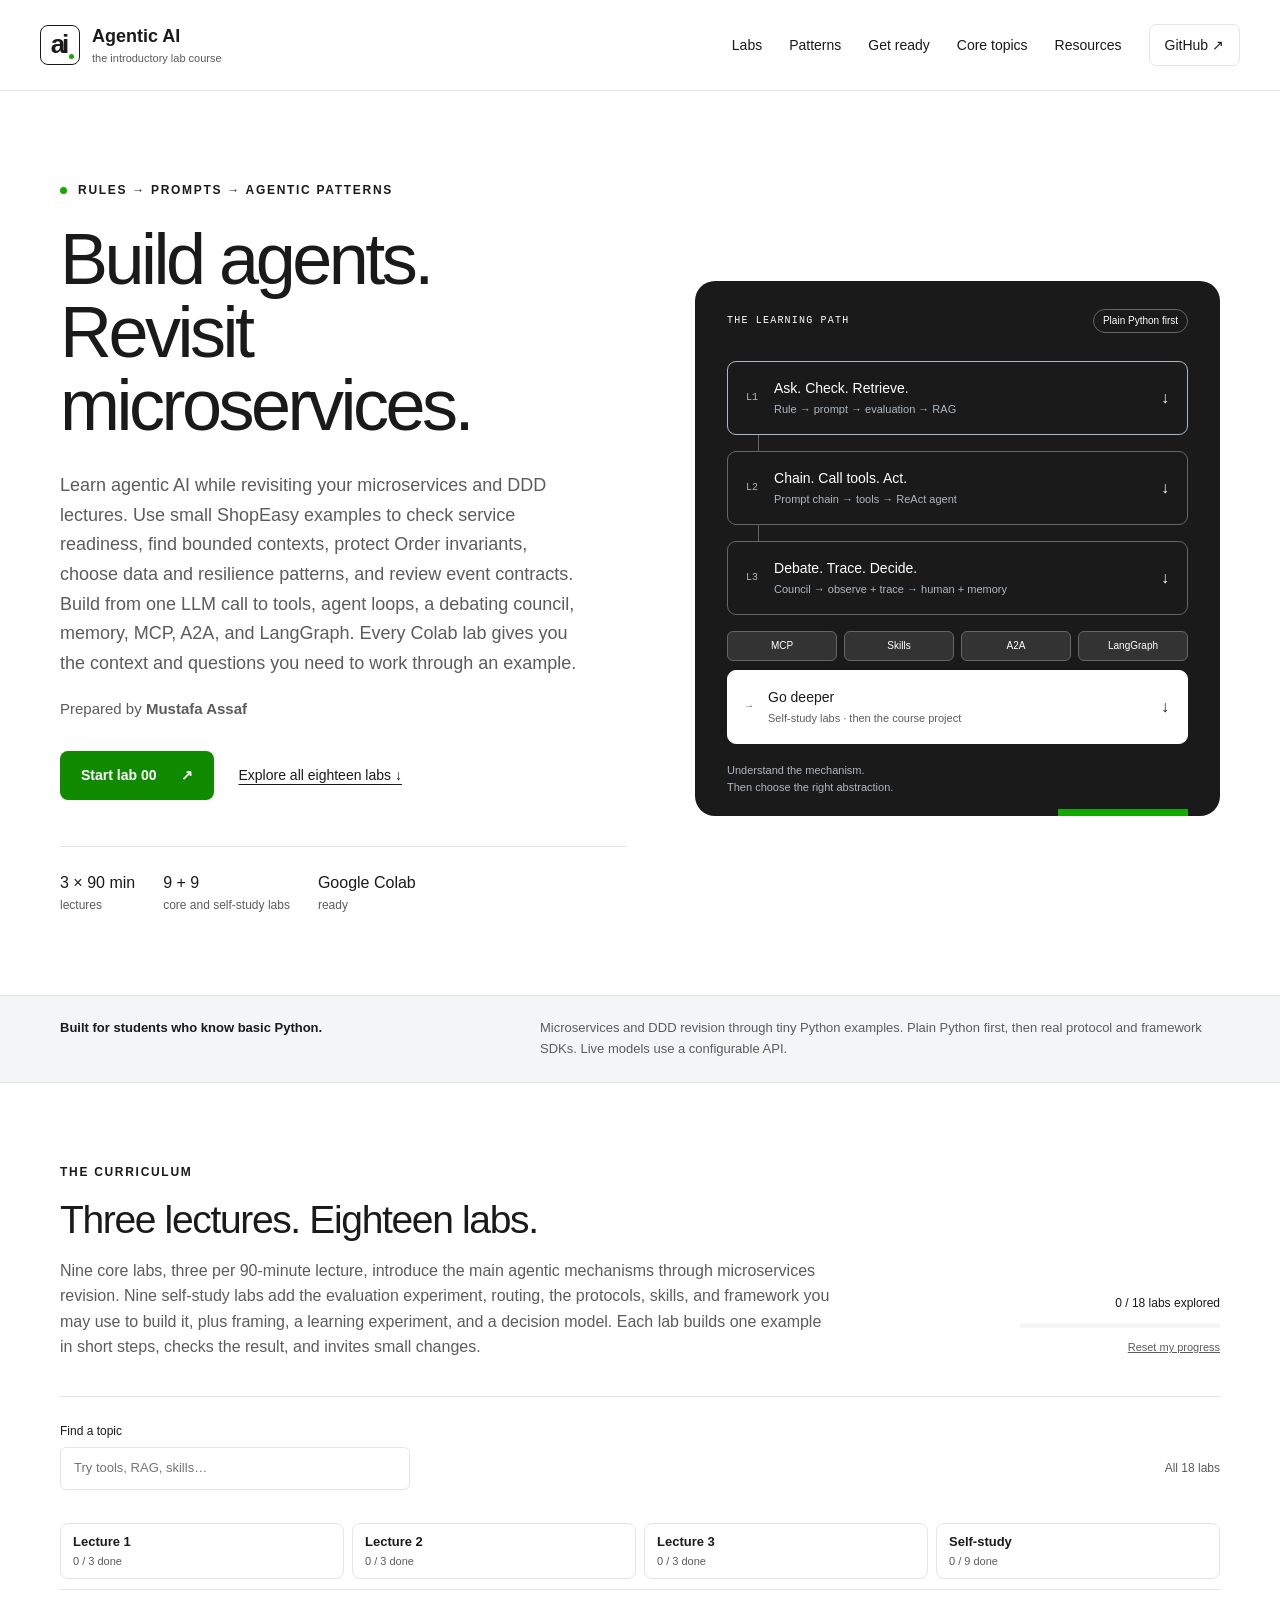
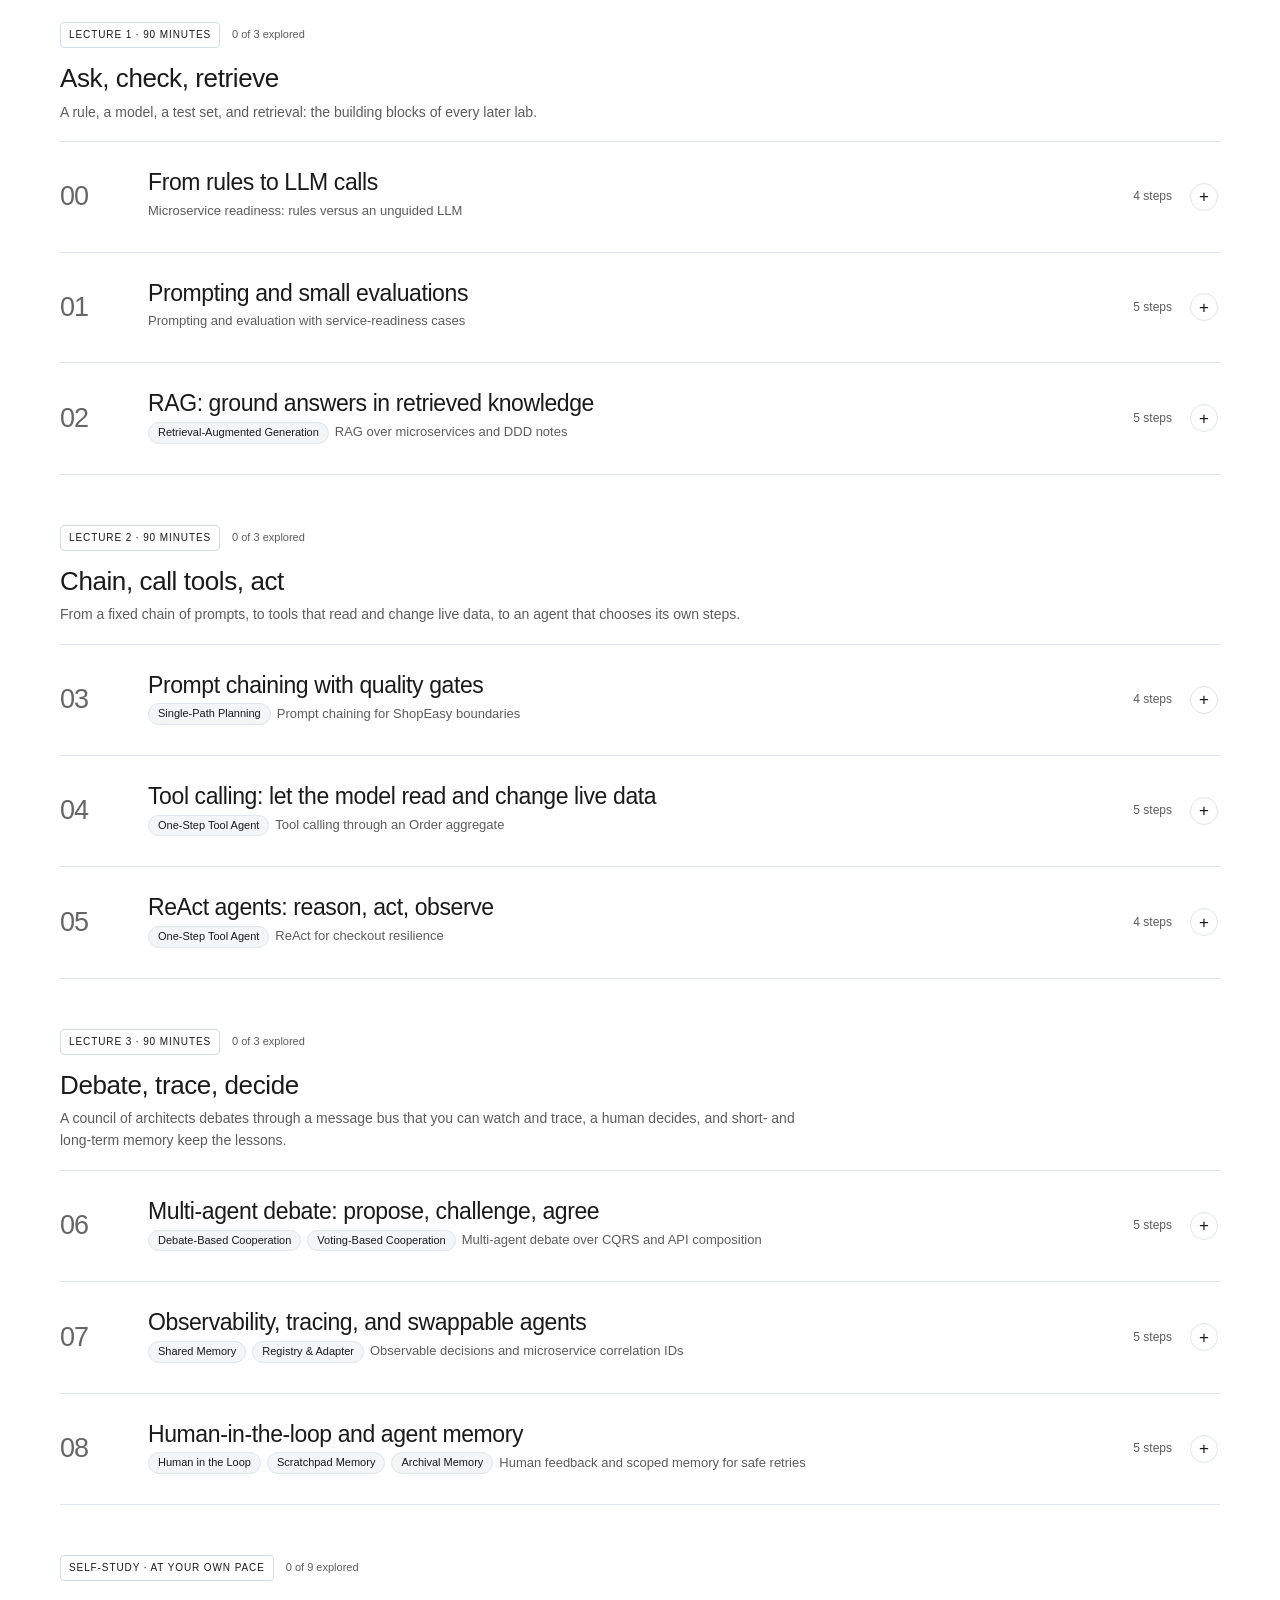
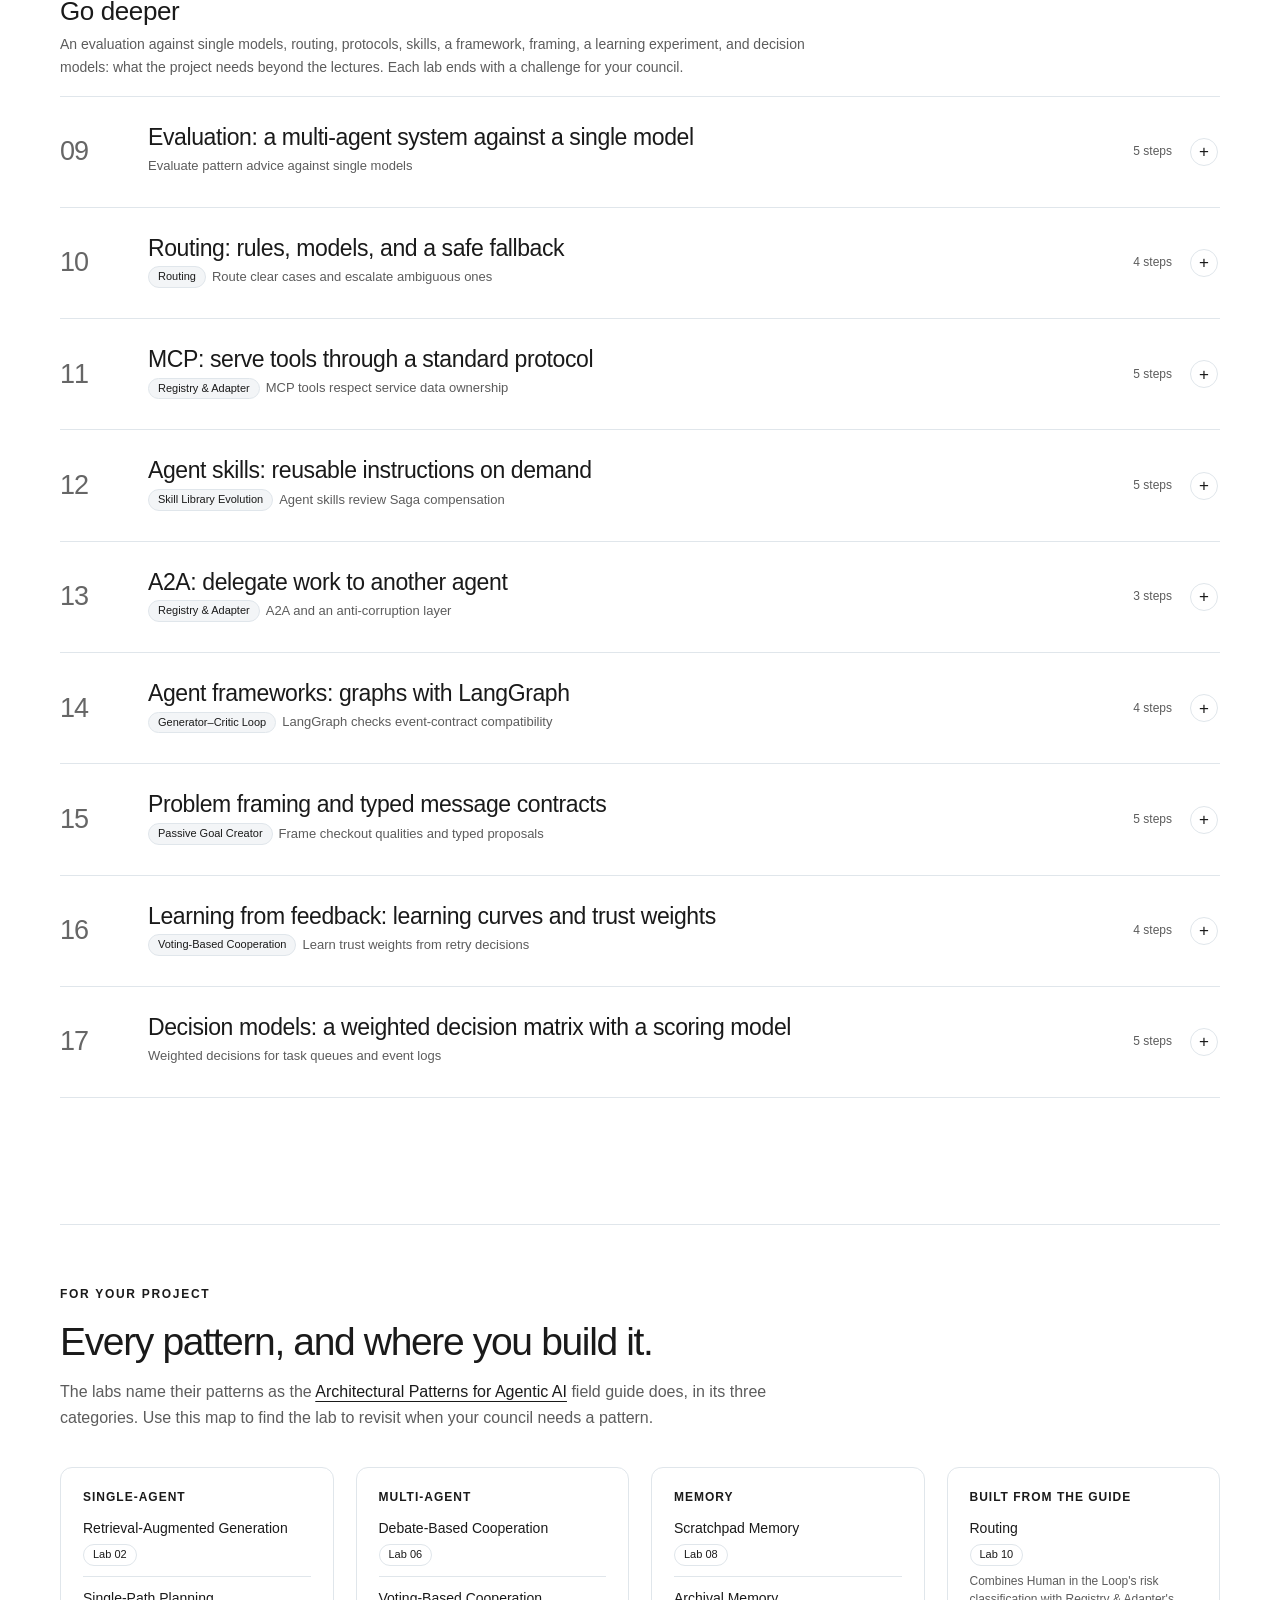
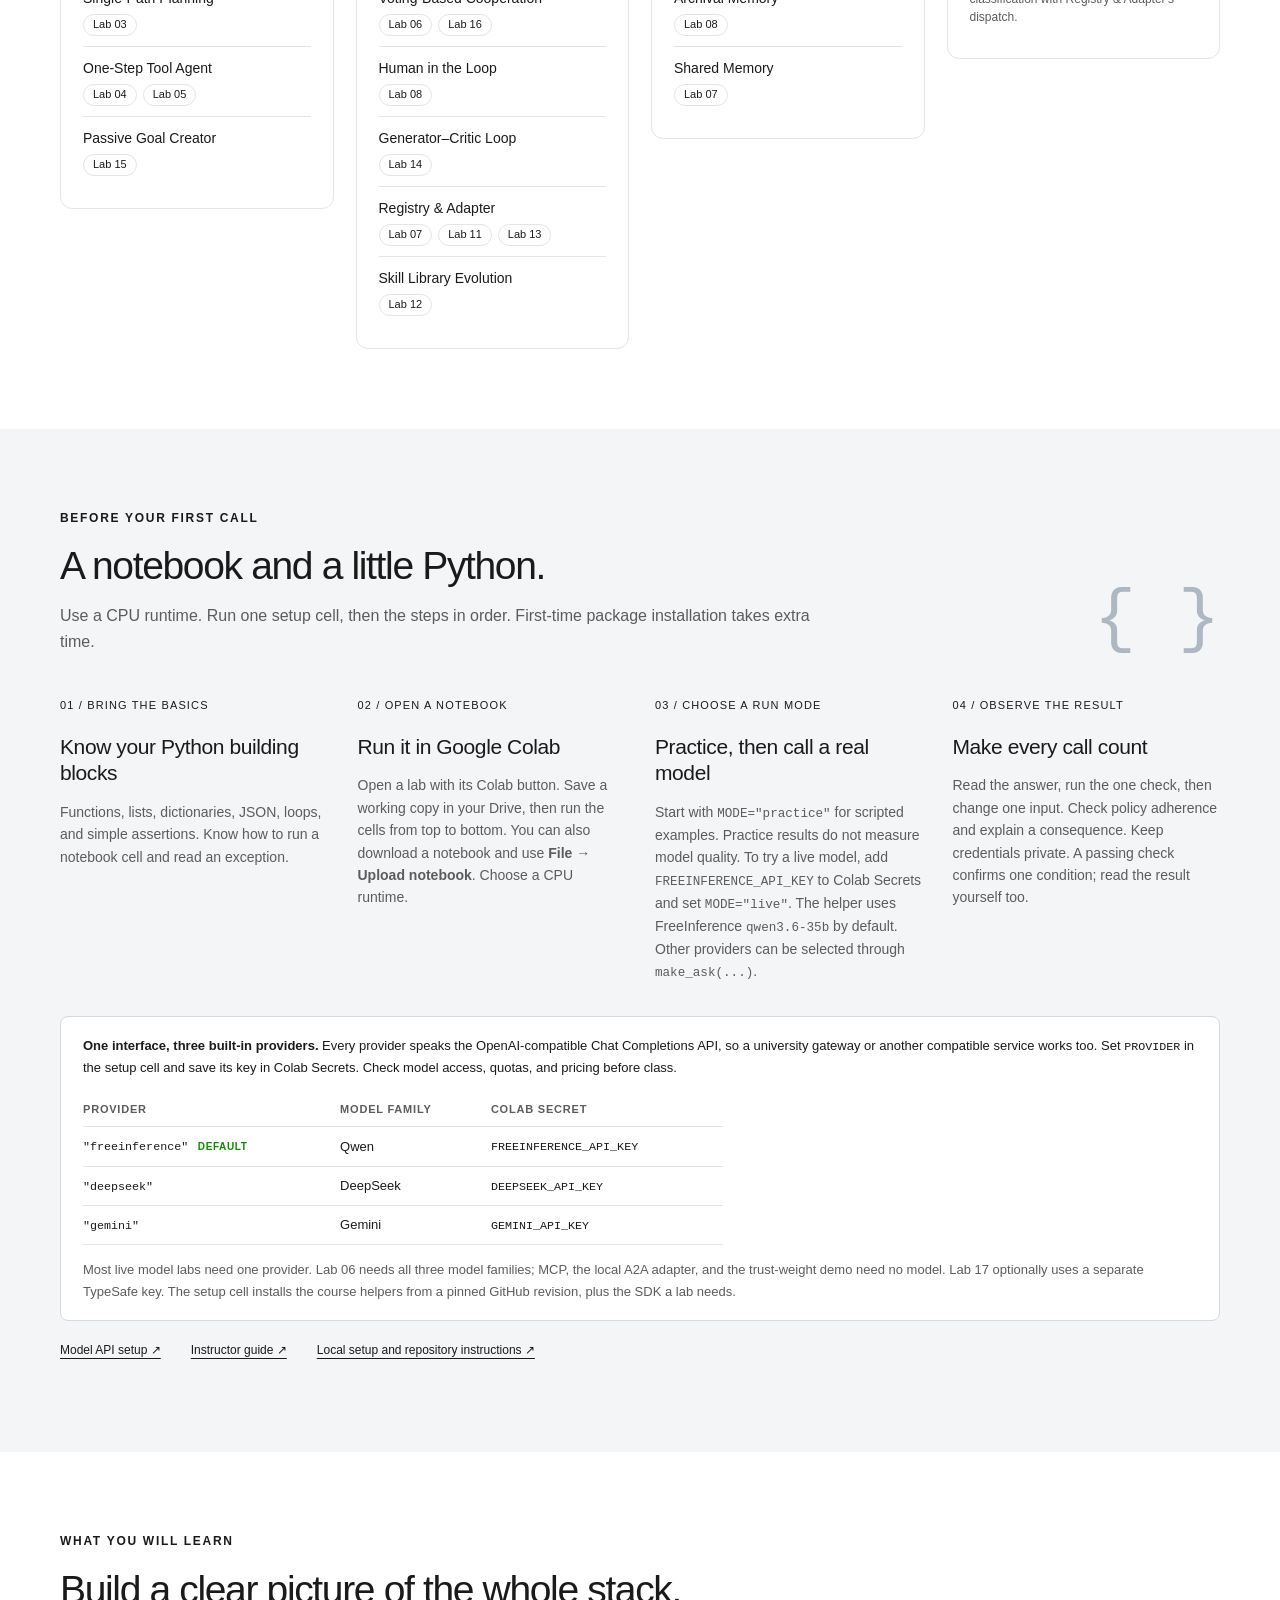
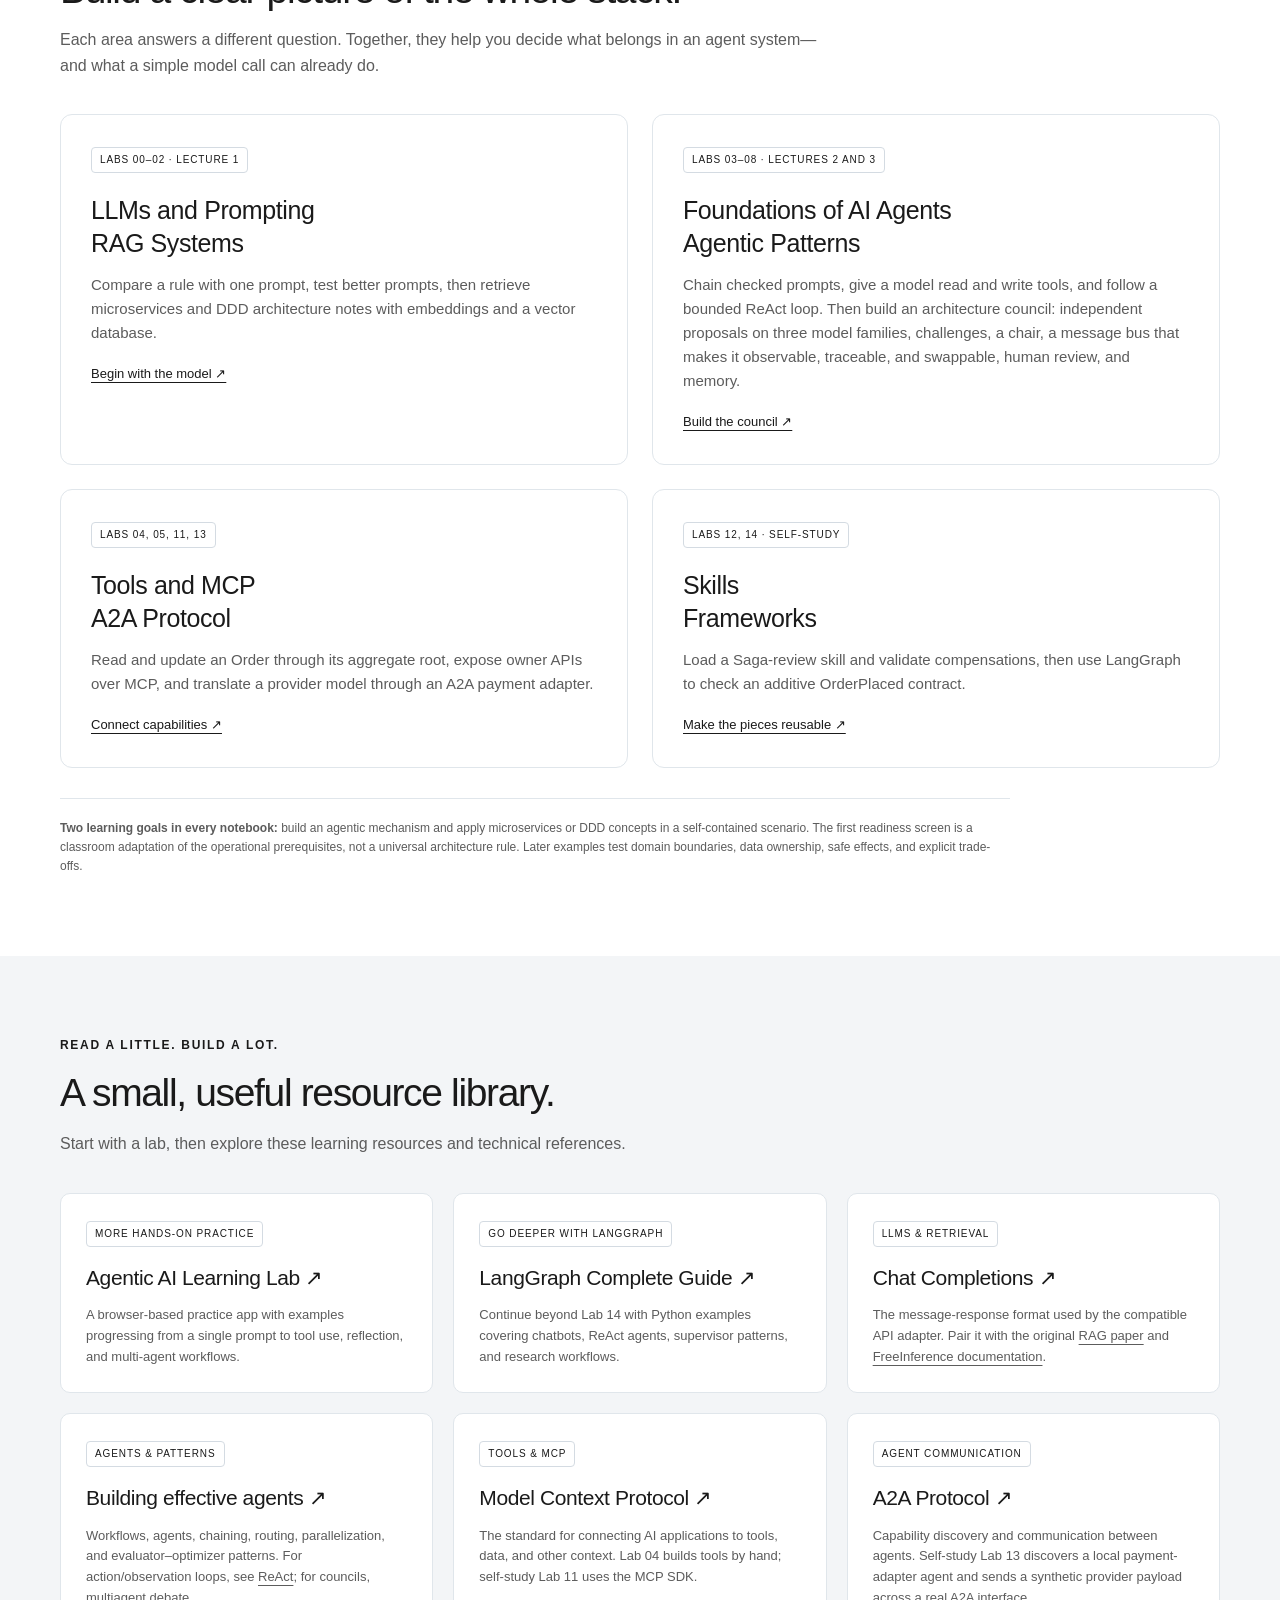
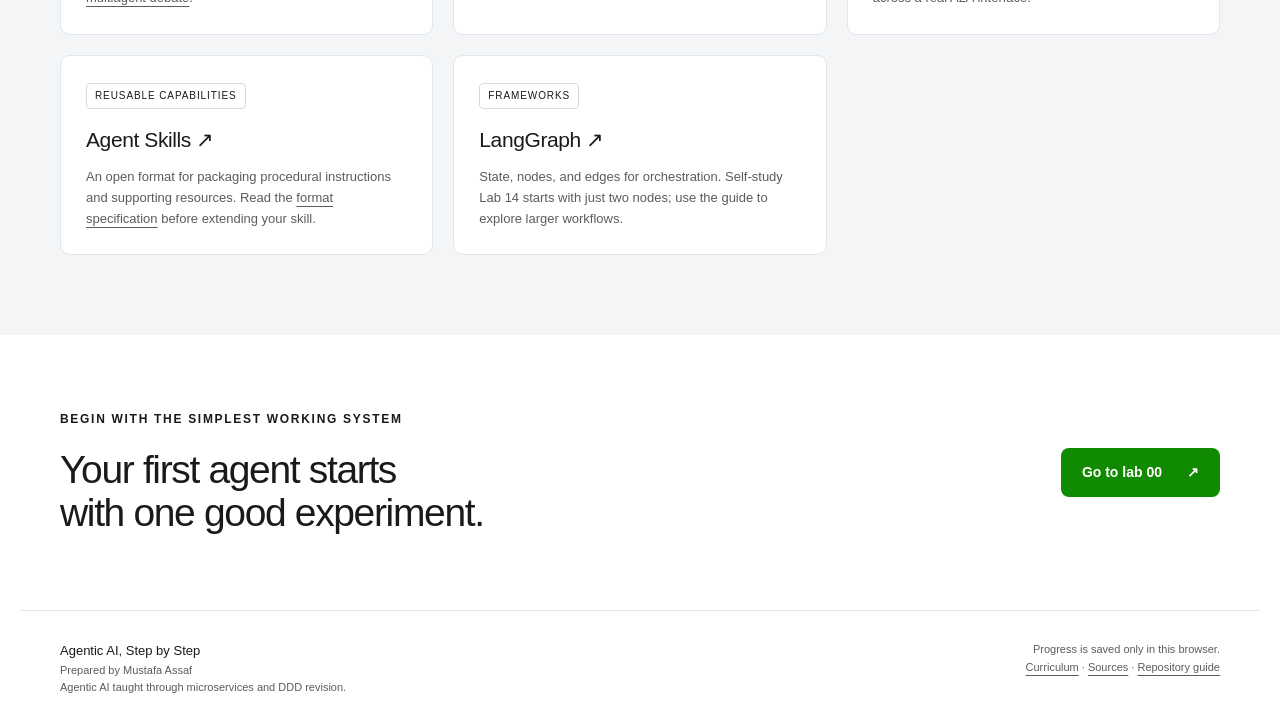
==== index.html @ 591deec8 "Make architecture examples and questions self-contained" ====
<!doctype html>
<html lang="en">
<head>
  <meta charset="utf-8">
  <meta name="viewport" content="width=device-width, initial-scale=1">
  <meta name="description" content="Eighteen step-by-step agentic AI labs reviewing microservices and DDD: rules, prompts, evaluation, RAG, MCP tools, ReAct, skills, A2A, LangGraph, and an observable, traceable architecture council with human feedback, memory, routing, evaluation, and decision models. Python and Google Colab.">
  <meta name="theme-color" content="#1A1A1A">
  <meta name="author" content="Mustafa Assaf">
  <title>Agentic AI, Step by Step — An introductory lab course</title>
  <link rel="stylesheet" href="assets/styles.css">
  <script src="assets/config.js" defer></script>
  <script src="assets/diagrams.js" defer></script>
  <script src="assets/course.js" defer></script>
</head>
<body>
<a class="skip" href="#main">Skip to course content</a>
<header class="site-header">
  <a class="brand" href="#home" aria-label="Agentic AI course home"><span class="brand-mark" aria-hidden="true">a<span>i</span></span><span>Agentic AI <small>the introductory lab course</small></span></a>
  <nav aria-label="Main navigation"><a href="#labs">Labs</a><a href="#patterns">Patterns</a><a href="#setup">Get ready</a><a href="#topics">Core topics</a><a href="#resources">Resources</a><a class="repo-link" href="README.md">Course files ↗</a></nav>
</header>
<main id="main">
<section class="hero wrap" id="home">
  <div class="hero-copy">
    <p class="eyebrow"><span class="status-dot" aria-hidden="true"></span> Rules → Prompts → Agentic patterns</p>
    <h1>Build agents.<br>Revisit microservices.</h1>
    <p class="hero-description">Learn agentic AI while revisiting your microservices and DDD lectures. Use small ShopEasy examples to check service readiness, find bounded contexts, protect Order invariants, choose data and resilience patterns, and review event contracts. Build from one LLM call to tools, agent loops, a debating council, memory, MCP, A2A, and LangGraph. Every Colab lab gives you the context and questions you need to work through an example.</p>
    <p class="course-byline">Prepared by <strong>Mustafa Assaf</strong></p>
    <div class="hero-actions"><a class="button primary" href="#lab-00">Start lab 00 <span aria-hidden="true">↗</span></a><a class="text-link" href="#labs">Explore all eighteen labs <span aria-hidden="true">↓</span></a></div>
    <div class="hero-meta"><span><strong>3 × 90 min</strong> lectures</span><span><strong>9 + 9</strong> core and self-study labs</span><span><strong>Google Colab</strong> ready</span></div>
  </div>
  <aside class="hero-system" aria-label="Course progression from a rule-based architecture decision to an agent workflow">
    <div class="system-top"><span class="mono">THE LEARNING PATH</span><span class="pill">Plain Python first</span></div>
    <a class="flow-node flow-single" href="#track-lecture-1"><span class="flow-index">L1</span><div><strong>Ask. Check. Retrieve.</strong><small>Rule → prompt → evaluation → RAG</small></div><span aria-hidden="true">↓</span></a>
    <div class="flow-line" aria-hidden="true"></div>
    <a class="flow-node" href="#track-lecture-2"><span class="flow-index">L2</span><div><strong>Chain. Call tools. Act.</strong><small>Prompt chain → tools → ReAct agent</small></div><span aria-hidden="true">↓</span></a>
    <div class="flow-line" aria-hidden="true"></div>
    <a class="flow-node" href="#track-lecture-3"><span class="flow-index">L3</span><div><strong>Debate. Trace. Decide.</strong><small>Council → observe + trace → human + memory</small></div><span aria-hidden="true">↓</span></a>
    <div class="capabilities-strip"><span>MCP</span><span>Skills</span><span>A2A</span><span>LangGraph</span></div>
    <a class="flow-node flow-final" href="#track-self-study"><span class="flow-index">→</span><div><strong>Go deeper</strong><small>Self-study labs · then the course project</small></div><span aria-hidden="true">↓</span></a>
    <p class="system-note">Understand the mechanism.<br>Then choose the right abstraction.</p>
  </aside>
</section>
<div class="intro-band"><div class="wrap"><p>Built for students who know basic Python.</p><p>Microservices and DDD revision through tiny Python examples. Plain Python first, then real protocol and framework SDKs. Live models use a configurable API.</p></div></div>
<section class="wrap section" id="labs">
  <div class="section-heading"><div><p class="eyebrow">The curriculum</p><h2>Three lectures. Eighteen labs.</h2><p>Nine core labs, three per 90-minute lecture, introduce the main agentic mechanisms through microservices revision. Nine self-study labs add the evaluation experiment, routing, the protocols, skills, and framework you may use to build it, plus framing, a learning experiment, and a decision model. Each lab builds one example in short steps, checks the result, and invites small changes.</p></div><div class="progress-block"><span id="progress-label">0 / 18 labs explored</span><progress id="course-progress" value="0" max="18" aria-labelledby="progress-label"></progress><button class="quiet-button" id="reset-progress" type="button">Reset my progress</button></div></div>
  <div class="curriculum-tools"><label for="lab-search">Find a topic <input id="lab-search" type="search" placeholder="Try tools, RAG, skills…" autocomplete="off"></label><p id="filter-status" role="status">All 18 labs</p></div>
  <div id="lab-list"></div>
  <noscript><p class="notice">Enable JavaScript to read the expandable lesson notes. Every notebook is also available in the <a href="notebooks/">notebooks folder</a>, and the complete sequence is in the <a href="docs/curriculum.md">curriculum guide</a>.</p></noscript>
</section>
<section class="wrap section patterns-section" id="patterns">
  <div class="section-heading"><div><p class="eyebrow">For your project</p><h2>Every pattern, and where you build it.</h2><p>The labs name their patterns as the <a href="https://karthikv1392.github.io/agentic-patterns/">Architectural Patterns for Agentic AI</a> field guide does, in its three categories. Use this map to find the lab to revisit when your council needs a pattern.</p></div></div>
  <div class="pattern-grid" id="pattern-grid"></div>
</section>
<section class="setup-section" id="setup"><div class="wrap section">
  <div class="section-heading"><div><p class="eyebrow">Before your first call</p><h2>A notebook and a little Python.</h2><p>Use a CPU runtime. Run one setup cell, then the steps in order. First-time package installation takes extra time.</p></div><span class="large-number" aria-hidden="true">{ }</span></div>
  <div class="setup-grid"><article><span class="step-label">01 / Bring the basics</span><h3>Know your Python building blocks</h3><p>Functions, lists, dictionaries, JSON, loops, and simple assertions. Know how to run a notebook cell and read an exception.</p></article><article><span class="step-label">02 / Open a notebook</span><h3>Run it in Google Colab</h3><p>Open a lab with its Colab button. Save a working copy in your Drive, then run the cells from top to bottom. You can also download a notebook and use <strong>File → Upload notebook</strong>. Choose a CPU runtime.</p></article><article><span class="step-label">03 / Choose a run mode</span><h3>Practice, then call a real model</h3><p>Start with <code>MODE="practice"</code> for scripted examples. Practice results do not measure model quality. To try a live model, add <code>FREEINFERENCE_API_KEY</code> to Colab Secrets and set <code>MODE="live"</code>. The helper uses FreeInference <code>qwen3.6-35b</code> by default. Other providers can be selected through <code>make_ask(...)</code>.</p></article><article><span class="step-label">04 / Observe the result</span><h3>Make every call count</h3><p>Read the answer, run the one check, then change one input. Check policy adherence and explain a consequence. Keep credentials private. A passing check confirms one condition; read the result yourself too.</p></article></div>
  <div class="notice providers"><p><strong>One interface, three built-in providers.</strong> Every provider speaks the OpenAI-compatible Chat Completions API, so a university gateway or another compatible service works too. Set <code>PROVIDER</code> in the setup cell and save its key in Colab Secrets. Check model access, quotas, and pricing before class.</p>
    <table><thead><tr><th scope="col">PROVIDER</th><th scope="col">Model family</th><th scope="col">Colab secret</th></tr></thead><tbody>
      <tr><td><code>"freeinference"</code> <span class="default-tag">default</span></td><td>Qwen</td><td><code>FREEINFERENCE_API_KEY</code></td></tr>
      <tr><td><code>"deepseek"</code></td><td>DeepSeek</td><td><code>DEEPSEEK_API_KEY</code></td></tr>
      <tr><td><code>"gemini"</code></td><td>Gemini</td><td><code>GEMINI_API_KEY</code></td></tr>
    </tbody></table>
    <p class="providers-note">Most live model labs need one provider. Lab 06 needs all three model families; MCP, the local A2A adapter, and the trust-weight demo need no model. Lab 17 optionally uses a separate TypeSafe key. The setup cell installs the course helpers from a pinned GitHub revision, plus the SDK a lab needs.</p></div>
  <p class="setup-links"><a href="docs/api-setup.md">Model API setup ↗</a><a href="docs/instructor-guide.md">Instructor guide ↗</a><a href="README.md">Local setup and repository instructions ↗</a></p>
</div></section>
<section class="wrap section" id="topics">
  <div class="section-heading"><div><p class="eyebrow">What you will learn</p><h2>Build a clear picture of the whole stack.</h2><p>Each area answers a different question. Together, they help you decide what belongs in an agent system—and what a simple model call can already do.</p></div></div>
  <div class="topic-grid">
    <article><span class="tag">Labs 00–02 · Lecture 1</span><h3>LLMs and Prompting<br>RAG Systems</h3><p>Compare a rule with one prompt, test better prompts, then retrieve microservices and DDD architecture notes with embeddings and a vector database.</p><a class="text-link" href="#lab-00">Begin with the model ↗</a></article>
    <article><span class="tag">Labs 03–08 · Lectures 2 and 3</span><h3>Foundations of AI Agents<br>Agentic Patterns</h3><p>Chain checked prompts, give a model read and write tools, and follow a bounded ReAct loop. Then build an architecture council: independent proposals on three model families, challenges, a chair, a message bus that makes it observable, traceable, and swappable, human review, and memory.</p><a class="text-link" href="#lab-03">Build the council ↗</a></article>
    <article><span class="tag">Labs 04, 05, 11, 13</span><h3>Tools and MCP<br>A2A Protocol</h3><p>Read and update an Order through its aggregate root, expose owner APIs over MCP, and translate a provider model through an A2A payment adapter.</p><a class="text-link" href="#lab-04">Connect capabilities ↗</a></article>
    <article><span class="tag">Labs 12, 14 · Self-study</span><h3>Skills<br>Frameworks</h3><p>Load a Saga-review skill and validate compensations, then use LangGraph to check an additive OrderPlaced contract.</p><a class="text-link" href="#lab-12">Make the pieces reusable ↗</a></article>
  </div>
  <p class="small-note"><strong>Two learning goals in every notebook:</strong> build an agentic mechanism and apply microservices or DDD concepts in a self-contained scenario. The first readiness screen is a classroom adaptation of the operational prerequisites, not a universal architecture rule. Later examples test domain boundaries, data ownership, safe effects, and explicit trade-offs.</p>
</section>
<section class="resources-section" id="resources"><div class="wrap section">
  <div class="section-heading"><div><p class="eyebrow">Read a little. Build a lot.</p><h2>A small, useful resource library.</h2><p>Start with a lab, then explore these learning resources and technical references.</p></div></div>
  <div class="resource-grid">
    <article><span class="tag">More hands-on practice</span><h3><a href="https://github.com/mkassaf/agentic-ai-learning-lab">Agentic AI Learning Lab ↗</a></h3><p>A browser-based practice app with examples progressing from a single prompt to tool use, reflection, and multi-agent workflows.</p></article>
    <article><span class="tag">Go deeper with LangGraph</span><h3><a href="https://github.com/mkassaf/langgraph-complete-guide">LangGraph Complete Guide ↗</a></h3><p>Continue beyond Lab 14 with Python examples covering chatbots, ReAct agents, supervisor patterns, and research workflows.</p></article>
    <article><span class="tag">LLMs & retrieval</span><h3><a href="https://developers.openai.com/api/reference/chat-completions/overview">Chat Completions ↗</a></h3><p>The message-response format used by the compatible API adapter. Pair it with the original <a href="https://arxiv.org/abs/2005.11401">RAG paper</a> and <a href="https://doc.freeinference.org/">FreeInference documentation</a>.</p></article>
    <article><span class="tag">Agents & patterns</span><h3><a href="https://www.anthropic.com/research/building-effective-agents">Building effective agents ↗</a></h3><p>Workflows, agents, chaining, routing, parallelization, and evaluator–optimizer patterns. For action/observation loops, see <a href="https://arxiv.org/abs/2210.03629">ReAct</a>; for councils, <a href="https://arxiv.org/abs/2305.14325">multiagent debate</a>.</p></article>
    <article><span class="tag">Tools & MCP</span><h3><a href="https://modelcontextprotocol.io/docs/getting-started/intro">Model Context Protocol ↗</a></h3><p>The standard for connecting AI applications to tools, data, and other context. Lab 04 builds tools by hand; self-study Lab 11 uses the MCP SDK.</p></article>
    <article><span class="tag">Agent communication</span><h3><a href="https://a2a-protocol.org/latest/">A2A Protocol ↗</a></h3><p>Capability discovery and communication between agents. Self-study Lab 13 discovers a local payment-adapter agent and sends a synthetic provider payload across a real A2A interface.</p></article>
    <article><span class="tag">Reusable capabilities</span><h3><a href="https://agentskills.io/home">Agent Skills ↗</a></h3><p>An open format for packaging procedural instructions and supporting resources. Read the <a href="https://agentskills.io/specification">format specification</a> before extending your skill.</p></article>
    <article><span class="tag">Frameworks</span><h3><a href="https://docs.langchain.com/oss/python/langgraph/overview">LangGraph ↗</a></h3><p>State, nodes, and edges for orchestration. Self-study Lab 14 starts with just two nodes; use the guide to explore larger workflows.</p></article>
  </div>
</div></section>
<section class="wrap closing"><div><p class="eyebrow">Begin with the simplest working system</p><h2>Your first agent starts<br>with one good experiment.</h2></div><a class="button primary" href="#lab-00">Go to lab 00 <span aria-hidden="true">↗</span></a></section>
</main>
<footer class="wrap"><p><strong>Agentic AI, Step by Step</strong><br>Prepared by Mustafa Assaf<br>Agentic AI taught through microservices and DDD revision.</p><p>Progress is saved only in this browser.<br><a href="docs/curriculum.md">Curriculum</a> · <a href="docs/sources.md">Sources</a> · <a href="README.md">Repository guide</a></p></footer>
</body>
</html>
---- assets/styles.css ----
:root{--ink:#1a1a1a;--muted:#5c5c5c;--line:#e0e6eb;--surface:#f3f5f7;--accent:#14a800;--cta:#108a00}*{box-sizing:border-box}html{scroll-behavior:smooth;scroll-padding-top:110px}body{margin:0;color:var(--ink);background:#fff;font-family:"PP Neue Montreal","Helvetica Neue",Arial,sans-serif;font-size:16px;line-height:1.6}a{color:inherit;text-underline-offset:4px}button,input{font:inherit}button,a,input,summary{touch-action:manipulation}button{cursor:pointer}a:focus-visible,button:focus-visible,input:focus-visible,summary:focus-visible{outline:3px solid var(--ink);outline-offset:5px}::selection{background:#e0e6eb}.wrap{max-width:1240px;margin:auto;padding-left:40px;padding-right:40px}.site-header{display:flex;align-items:center;justify-content:space-between;padding:24px 40px;border-bottom:1px solid var(--line);background:#fff;gap:28px}.brand{display:flex;align-items:center;gap:12px;text-decoration:none;line-height:1.15;font-size:18px;font-weight:700;white-space:nowrap}.brand small{display:block;font-size:11px;color:var(--muted);font-weight:400;margin-top:5px}.brand-mark{width:40px;height:40px;display:flex;align-items:center;justify-content:center;border:1px solid var(--ink);border-radius:8px;font-size:26px;letter-spacing:-3px;padding-right:3px;position:relative}.brand-mark>span{display:inline}.brand-mark:after{content:"";position:absolute;right:5px;bottom:5px;height:5px;width:5px;border-radius:50%;background:var(--accent)}nav{display:flex;gap:27px;align-items:center;font-size:14px}nav a{text-decoration:none}nav a:hover{text-decoration:underline}.repo-link{padding:9px 15px;border:1px solid var(--line);border-radius:7px}.skip{position:absolute;left:20px;top:-100px;padding:10px;background:white;z-index:100}.skip:focus{top:10px}.hero{display:grid;grid-template-columns:1.08fr 1fr;gap:68px;padding-top:90px;padding-bottom:80px;align-items:center}.eyebrow{font-size:12px;letter-spacing:1.7px;text-transform:uppercase;font-weight:600;margin:0 0 22px}.status-dot{display:inline-block;width:7px;height:7px;background:var(--accent);border-radius:50%;margin-right:6px}h1,h2,h3,p{margin-top:0}h1{font-weight:500;letter-spacing:-3.5px;font-size:72px;line-height:1.02;margin-bottom:28px}h2{font-size:39px;line-height:1.12;font-weight:500;letter-spacing:-1.35px;margin-bottom:16px}h3{font-size:22px;font-weight:500;line-height:1.25;letter-spacing:-.4px;margin-bottom:14px}.hero-description{font-size:18px;line-height:1.65;color:var(--muted);max-width:530px}.hero-actions{display:flex;align-items:center;gap:24px;margin-top:30px}.button{display:inline-flex;align-items:center;justify-content:space-between;gap:25px;border-radius:8px;font-size:14px;font-weight:600;text-decoration:none;line-height:1.4;padding:14px 20px;border:1px solid transparent}.button.primary{background:var(--cta);color:white}.button.primary:hover{background:var(--ink)}.button.dark{background:var(--ink);color:#fff}.button.secondary{border-color:var(--line);background:white;color:var(--ink)}.button:hover{border-color:var(--ink)}.button[aria-disabled="true"]{background:var(--surface);color:var(--muted);cursor:default;border:1px solid var(--line)}.text-link{font-size:14px;font-weight:500}.hero-meta{border-top:1px solid var(--line);margin-top:46px;padding-top:23px;display:flex;gap:28px;font-size:12px;color:var(--muted)}.hero-meta strong{display:block;font-size:16px;color:var(--ink);font-weight:500}.hero-system{background:var(--ink);color:#fff;border-radius:20px;padding:28px 32px 20px;position:relative;overflow:hidden}.hero-system:after{content:"";position:absolute;width:130px;height:7px;background:var(--accent);bottom:0;right:32px}.system-top{display:flex;align-items:center;justify-content:space-between;gap:16px;margin-bottom:28px}.mono{font-family:"SF Mono",Consolas,monospace;font-size:10px;letter-spacing:1.2px}.pill{font-size:10px;border:1px solid #666;border-radius:50px;padding:3px 9px;white-space:nowrap}.flow-node{display:flex;align-items:center;gap:16px;border:1px solid #666;border-radius:9px;padding:15px 18px}.flow-node>span:last-child{margin-left:auto}.flow-index{font-family:Consolas,monospace;font-size:10px;color:#adb8c2}.flow-node strong{font-size:14px;font-weight:500;display:block}.flow-node small{display:block;font-size:11px;color:#adb8c2;margin-top:2px}.flow-line{height:16px;width:1px;background:#666;margin-left:31px}.flow-single{border-color:#adb8c2}.flow-final{background:white;color:var(--ink);border-color:white;margin-top:9px}.flow-final small,.flow-final .flow-index{color:var(--muted)}.capabilities-strip{display:flex;gap:7px;margin-top:16px}.capabilities-strip span{background:#333;border:1px solid #666;padding:6px 8px;flex:1;text-align:center;border-radius:6px;font-size:10px}.system-note{color:#adb8c2;font-size:11px;line-height:1.55;margin:18px 0 0}.intro-band{background:var(--surface);border-block:1px solid var(--line)}.intro-band>.wrap{display:flex;justify-content:space-between;gap:28px;padding-block:22px}.intro-band p{font-size:13px;margin:0}.intro-band p:first-child{font-weight:600;flex-shrink:0}.intro-band p:last-child{color:var(--muted);max-width:680px}.section{padding-top:80px;padding-bottom:80px}.section-heading{display:flex;justify-content:space-between;align-items:flex-end;gap:50px;margin-bottom:36px}.section-heading>div:first-child{max-width:770px}.section-heading .eyebrow{margin-bottom:16px}.section-heading p:last-child{color:var(--muted);margin-bottom:0}.progress-block{min-width:200px;font-size:12px;text-align:right}progress{display:block;width:200px;height:5px;border:0;appearance:none;margin:10px 0 8px;background:var(--surface);border-radius:10px;overflow:hidden}progress::-webkit-progress-bar{background:var(--surface)}progress::-webkit-progress-value{background:var(--accent)}progress::-moz-progress-bar{background:var(--accent)}.quiet-button{border:0;background:transparent;text-decoration:underline;color:var(--muted);font-size:11px;padding:3px 0}.curriculum-tools{display:flex;justify-content:space-between;align-items:flex-end;border-top:1px solid var(--line);padding-top:25px;margin-bottom:23px}.curriculum-tools label{font-size:12px;display:block;font-weight:500}.curriculum-tools input{display:block;border:1px solid var(--line);padding:10px 13px;border-radius:6px;width:350px;max-width:100%;margin-top:6px;font-size:13px}.curriculum-tools p{font-size:12px;margin:0 0 12px;color:var(--muted)}.lab{border-top:1px solid var(--line);scroll-margin-top:30px}.lab:last-child{border-bottom:1px solid var(--line)}.lab summary{list-style:none;display:grid;grid-template-columns:70px 1fr 125px 30px;align-items:center;gap:18px;cursor:pointer;padding:26px 0}.lab summary::-webkit-details-marker{display:none}.lab-number{font-size:27px;color:#666;font-weight:400;font-variant-numeric:tabular-nums;letter-spacing:-1px}.lab summary h3{font-size:23px;margin:0 0 4px}.lab summary p{font-size:13px;color:var(--muted);margin:0}.lab-time{font-size:12px;color:var(--muted);text-align:right}.expand-icon{border:1px solid var(--line);width:28px;height:28px;border-radius:50%;display:grid;place-content:center;font-size:17px;font-weight:400}.lab[open] .expand-icon{transform:rotate(45deg)}.lab[open] summary h3{text-decoration:underline;text-decoration-thickness:1px;text-underline-offset:6px}.lab-body{padding:0 0 30px 88px}.lab-intro{font-size:16px;max-width:830px;margin-bottom:25px}.lesson-grid{display:grid;grid-template-columns:1fr 1fr;gap:20px 34px}.lesson-grid h4{font-size:13px;text-transform:uppercase;letter-spacing:.8px;margin:0 0 9px;font-weight:600}.lesson-grid p,.lesson-grid li{font-size:14px;color:var(--muted)}.lesson-grid ul{padding-left:19px;margin:0}.lesson-grid p{margin-bottom:0}.lesson-takeaway{margin-top:25px;padding-left:15px;border-left:3px solid var(--accent);font-size:13px;color:var(--muted)}.lesson-takeaway strong{color:var(--ink)}.lab-actions{display:flex;justify-content:space-between;align-items:center;gap:25px;margin-top:25px}.notebook-actions{display:flex;gap:10px;flex-wrap:wrap}.notebook-actions .button{font-size:12px;padding:11px 15px;gap:16px}.completion{font-size:12px;display:flex;gap:8px;align-items:center;white-space:nowrap;cursor:pointer}.completion input{accent-color:var(--cta);width:16px;height:16px}.publish-note{font-size:11px;color:var(--muted);margin:10px 0 0}.setup-section,.resources-section{background:var(--surface)}.setup-grid{display:grid;grid-template-columns:repeat(4,1fr);gap:30px}.step-label{font-size:11px;text-transform:uppercase;letter-spacing:1.15px;font-weight:500}.setup-grid h3{margin-top:18px;font-size:21px}.setup-grid p{font-size:14px;color:var(--muted);margin-bottom:0}.large-number{font-family:Consolas,monospace;font-size:70px;line-height:1;color:#adb8c2;white-space:nowrap}.notice{border:1px solid #d4dbe2;padding:18px 22px;border-radius:8px;font-size:13px;background:white;line-height:1.65;margin-top:32px}.setup-links{display:flex;gap:30px;margin-top:20px;font-size:12px}.project-grid{display:grid;grid-template-columns:.95fr 1fr;gap:60px;align-items:start}.project-main{background:var(--surface);padding:36px;border-radius:16px}.tag{display:inline-block;font-size:10px;text-transform:uppercase;letter-spacing:.9px;border:1px solid #d4dbe2;padding:4px 8px;border-radius:4px}.project-main h3{font-size:38px;line-height:1.12;letter-spacing:-1.3px;margin-top:27px;margin-bottom:23px}.project-main p{font-size:15px;color:var(--muted);margin-bottom:28px}.project-principles article{padding:0 0 23px;margin:0 0 24px;border-bottom:1px solid var(--line)}.project-principles article:last-child{margin-bottom:0}.project-principles h3{font-size:23px;margin-top:13px}.project-principles p{font-size:14px;color:var(--muted);margin-bottom:0}.small-note{font-size:12px;color:var(--muted);border-top:1px solid var(--line);padding-top:20px;margin-top:30px;margin-bottom:0;max-width:950px}.resource-grid{display:grid;grid-template-columns:repeat(3,1fr);gap:20px}.resource-grid article{background:white;border:1px solid var(--line);border-radius:10px;padding:25px}.resource-grid h3{font-size:21px;margin-top:18px}.resource-grid h3 a{text-decoration:none}.resource-grid h3 a:hover{text-decoration:underline}.resource-grid p{font-size:13px;color:var(--muted);margin-bottom:0}.closing{display:flex;align-items:center;justify-content:space-between;gap:30px;padding-top:75px;padding-bottom:75px}.closing h2{margin-bottom:0}.closing .eyebrow{margin-bottom:18px}footer{border-top:1px solid var(--line);display:flex;justify-content:space-between;gap:30px;padding-top:30px;padding-bottom:35px}footer p{font-size:11px;color:var(--muted);margin:0}footer strong{font-size:13px;font-weight:500;color:var(--ink)}footer p:last-child{text-align:right}code{font-family:"SF Mono",Consolas,monospace;font-size:.9em;overflow-wrap:anywhere}[hidden]{display:none!important}
@media(min-width:1400px){.site-header{padding-inline:max(40px,calc((100vw - 1160px)/2))}.hero{padding-top:105px;padding-bottom:95px}}
@media(max-width:1000px){.hero{gap:35px;padding-top:65px;padding-bottom:60px}h1{font-size:60px}.hero-system{padding:24px}.hero-meta{gap:20px}.hero-actions{gap:18px;align-items:flex-start;flex-direction:column}nav{gap:18px}.setup-grid{grid-template-columns:1fr 1fr;gap:35px}.project-grid{gap:35px}.resource-grid{grid-template-columns:1fr 1fr}.hero-meta{flex-wrap:wrap}.section-heading{gap:30px}}
@media(max-width:760px){.wrap{padding-inline:24px}.site-header{padding:18px 24px;flex-wrap:wrap;gap:20px}.brand{font-size:16px}.brand small{font-size:10px}nav{width:100%;gap:22px;overflow-x:auto;padding-bottom:3px;font-size:12px}nav a{white-space:nowrap}.repo-link{margin-left:auto;padding:0;border:0}.hero{grid-template-columns:1fr;gap:38px;padding-top:48px;padding-bottom:45px}.hero-copy{max-width:570px}h1{font-size:66px;letter-spacing:-3px}.hero-description{font-size:17px}.hero-actions{flex-direction:row;align-items:center;gap:22px}.hero-meta{margin-top:30px;padding-top:20px;gap:38px}.hero-system{max-width:560px;width:100%;padding:25px}.intro-band>.wrap{display:block;padding-block:20px}.intro-band p:last-child{margin-top:5px}.section{padding-top:55px;padding-bottom:55px}h2{font-size:34px;letter-spacing:-1px}.section-heading{display:block;margin-bottom:28px}.progress-block{margin-top:24px;text-align:left}progress{width:100%;max-width:300px}.quiet-button{font-size:12px}.curriculum-tools input{width:280px}.lab summary{grid-template-columns:38px 1fr 28px;gap:12px;padding-block:22px}.lab-number{font-size:22px}.lab summary h3{font-size:21px}.lab summary p{font-size:12px}.lab-time{display:none}.lab-body{padding-left:50px}.lesson-grid{grid-template-columns:1fr;gap:23px}.lab-actions{align-items:flex-start;flex-direction:column;gap:18px}.lab-intro{font-size:15px}.setup-grid{gap:30px 25px}.large-number{display:none}.project-grid{grid-template-columns:1fr;gap:30px}.project-main{padding:30px}.project-main h3{font-size:34px}.project-principles article{padding-bottom:22px;margin-bottom:22px}.closing{padding-block:55px;align-items:flex-start;flex-direction:column;gap:28px}.closing h2{font-size:34px}.resource-grid{gap:15px}.resource-grid article{padding:22px}.setup-links{flex-wrap:wrap;gap:10px 25px}footer{display:block;padding-block:25px}footer p:last-child{text-align:left;margin-top:18px}}
@media(max-width:450px){.wrap{padding-inline:20px}.site-header{padding-inline:20px}nav{gap:20px}nav .repo-link{display:none}h1{font-size:59px}.eyebrow{font-size:10px;letter-spacing:1.3px}.hero-actions{gap:17px;flex-wrap:wrap}.hero-actions .text-link{font-size:12px}.hero-meta{gap:26px}.hero-meta strong{font-size:14px}.hero-meta span{font-size:10px}.system-top{gap:8px}.pill{font-size:9px}.mono{font-size:9px}.hero-system{padding:22px 20px}.flow-node{padding:13px 12px;gap:12px}.flow-node strong{font-size:13px}.flow-node small{font-size:10px}.capabilities-strip span{font-size:9px}.curriculum-tools{align-items:flex-start;flex-direction:column;gap:12px}.curriculum-tools input{width:100%}.curriculum-tools label{width:100%}.curriculum-tools p{margin:0}.lab summary{grid-template-columns:29px 1fr 26px;gap:10px}.lab-number{font-size:20px}.lab summary h3{font-size:20px}.lab-body{padding-left:0}.setup-grid,.resource-grid{grid-template-columns:1fr}.setup-grid{gap:27px}.setup-grid h3{margin-top:10px}.setup-grid p{max-width:400px}.notebook-actions .button{padding:10px 13px;gap:10px}.project-main{padding:25px}.notice{padding:17px}.resource-grid h3{margin-top:13px}}
@media(prefers-reduced-motion:reduce){html{scroll-behavior:auto}}
:root .course-byline { color: #5C5C5C; font-size: 15px; margin: 0 0 24px; }

.topic-grid{display:grid;grid-template-columns:repeat(2,1fr);gap:24px}.topic-grid article{padding:30px;border:1px solid var(--line);border-radius:12px}.topic-grid h3{font-size:25px;line-height:1.3;margin-top:21px}.topic-grid p{font-size:15px;color:var(--muted)}.topic-grid .text-link{font-size:13px}@media(max-width:600px){.topic-grid{grid-template-columns:1fr;gap:18px}.topic-grid article{padding:25px}.topic-grid h3{font-size:23px}}
.flow-after-strip{margin-top:9px}
.track{margin-bottom:46px}.track-heading{padding:4px 0 18px}.track-heading h3{font-size:26px;margin:14px 0 6px}.track-heading p{font-size:14px;color:var(--muted);margin:0;max-width:760px}

.lab-diagram{margin:0 0 26px;padding:22px 22px 16px;background:var(--surface);border-radius:10px;overflow:hidden}
.dg{display:block;max-width:100%;height:auto;margin:0 auto;overflow:visible;font-family:inherit}
.dg rect{stroke-width:1.2}
.dg-title{font-size:12.5px;font-weight:600;text-anchor:middle;fill:var(--ink)}
.dg-sub{font-family:"SF Mono",Consolas,monospace;font-size:10px;text-anchor:middle;fill:var(--muted)}
.dg-data rect{fill:#fff;stroke:#9aa5b1;stroke-dasharray:4 3}
.dg-code rect{fill:#fff;stroke:#c9d2da}
.dg-model rect{fill:var(--ink);stroke:var(--ink)}
.dg-model .dg-title{fill:#fff}
.dg-model .dg-sub{fill:#c6ced6}
.dg-dot{fill:var(--accent)}
.dg-check rect{fill:#fff;stroke:var(--ink);stroke-width:1.6}
.dg-human rect{fill:#e8f5e4;stroke:var(--accent)}
.dg-gate path{fill:#fff;stroke:var(--ink);stroke-width:1.6}
.dg-gate-label{font-size:10.5px;font-weight:600;text-anchor:middle;fill:var(--ink)}
.dg-edge{fill:none;stroke:#7b8794;stroke-width:1.3}
.dg marker path{fill:#7b8794}
.dg-exit{stroke-dasharray:3 3}
.dg-loop{stroke:var(--cta);stroke-dasharray:5 3}
.dg-edge-label,.dg-exit-label,.dg-loop-label{font-size:10.5px;fill:var(--muted);text-anchor:middle}
.dg-loop-label{fill:var(--cta);font-weight:600}
.dg-start{text-anchor:start}
.dg-end{text-anchor:end}
.dg-legend{display:flex;flex-wrap:wrap;gap:6px 16px;margin-top:16px;padding-top:12px;border-top:1px solid var(--line);font-size:11px;color:var(--muted)}
.dg-key:before{content:"";display:inline-block;width:14px;height:10px;margin-right:6px;vertical-align:-1px;border-radius:3px;border:1.2px solid #c9d2da;background:#fff}
.dg-key-data:before{border:1.2px dashed #9aa5b1;border-radius:6px}
.dg-key-model:before{background:var(--ink);border-color:var(--ink)}
.dg-key-check:before{border:1.6px solid var(--ink)}
.dg-key-gate:before{width:9px;height:9px;transform:rotate(45deg);border:1.6px solid var(--ink);border-radius:1px;margin-right:8px}
.dg-key-human:before{background:#e8f5e4;border-color:var(--accent)}
@media(max-width:760px){.lab-diagram{padding:16px 12px 12px}}

/* Lab list: pattern chips, step counts, completion, section bar, pager */
.visually-hidden{position:absolute;width:1px;height:1px;overflow:hidden;clip:rect(0 0 0 0);white-space:nowrap}
.pattern-chip{display:inline-block;font-size:11px;font-weight:500;color:var(--ink);background:var(--surface);border:1px solid var(--line);border-radius:20px;padding:1px 9px;margin:0 6px 4px 0;line-height:1.6;white-space:nowrap}
.lab summary p{display:flex;flex-wrap:wrap;align-items:center}
.lab-subtitle{margin-bottom:4px}
.lab-number{position:relative;display:inline-grid;place-items:center start}
.lab-number .tick{display:none;width:40px;height:40px;border-radius:50%;background:var(--accent);color:#fff;font-size:18px;place-items:center}
.lab.done .lab-number .num{display:none}
.lab.done .lab-number .tick{display:grid}
.lab summary:hover h3{text-decoration:underline;text-decoration-thickness:1px;text-underline-offset:6px}
.track-jump{position:sticky;top:0;z-index:5;display:grid;grid-template-columns:repeat(4,1fr);gap:8px;padding:10px 0;margin-bottom:28px;background:rgba(255,255,255,.94);backdrop-filter:blur(6px);border-bottom:1px solid var(--line)}
.track-jump a{display:block;text-decoration:none;border:1px solid var(--line);border-radius:8px;padding:8px 12px;background:#fff}
.track-jump a:hover{border-color:var(--ink)}
.track-jump strong{display:block;font-size:13px;font-weight:600}
.track-jump small{display:block;font-size:11px;color:var(--muted)}
.track{scroll-margin-top:90px}
.track-meta{display:flex;align-items:center;gap:12px}
.track-progress{font-size:11px;color:var(--muted)}
.lab{scroll-margin-top:84px}
.lab-lead{display:flex;justify-content:space-between;align-items:flex-start;gap:30px;margin-bottom:22px}
.lab-lead .lab-intro{margin:0}
.lab-lead .notebook-actions{flex-shrink:0}
.lab-actions{border-top:1px solid var(--line);padding-top:20px}
.lab-pager{display:flex;align-items:stretch;gap:12px;margin-left:auto}
.lab-pager a{display:block;text-decoration:none;font-size:13px;font-weight:500;border:1px solid var(--line);border-radius:8px;padding:9px 14px;max-width:270px}
.lab-pager a:hover{border-color:var(--ink)}
.lab-pager .next{text-align:right}
.lab-pager small{display:block;font-size:11px;color:var(--muted);font-weight:400}

/* Patterns map */
.patterns-section{padding-top:0}
.patterns-section .section-heading{border-top:1px solid var(--line);padding-top:60px}
.patterns-section .section-heading a{color:var(--ink)}
.pattern-grid{display:grid;grid-template-columns:repeat(4,1fr);gap:22px;align-items:start}
.pattern-column{border:1px solid var(--line);border-radius:12px;padding:22px}
.pattern-column h3{font-size:12px;text-transform:uppercase;letter-spacing:1px;font-weight:600;margin-bottom:12px}
.pattern-column ul{list-style:none;margin:0;padding:0}
.pattern-column li{padding:10px 0;border-top:1px solid var(--line);font-size:14px}
.pattern-column li:first-child{border-top:0;padding-top:0}
.pattern-name{display:block;font-weight:500}
.pattern-labs{display:flex;flex-wrap:wrap;gap:6px;margin-top:5px}
.pattern-labs a{font-size:11px;text-decoration:none;border:1px solid var(--line);border-radius:20px;padding:1px 9px}
.pattern-labs a:hover{border-color:var(--ink)}
.pattern-column small{display:block;font-size:12px;color:var(--muted);margin-top:6px;line-height:1.5}

/* Provider table */
.providers p{margin:0}
.providers table{width:100%;max-width:640px;border-collapse:collapse;margin:14px 0}
.providers th,.providers td{text-align:left;padding:8px 12px 8px 0;border-bottom:1px solid var(--line);font-size:13px}
.providers th{font-size:11px;text-transform:uppercase;letter-spacing:.8px;color:var(--muted);font-weight:600}
.default-tag{font-size:10px;text-transform:uppercase;letter-spacing:.6px;color:var(--cta);font-weight:600;margin-left:6px}
.providers-note{color:var(--muted)}
a.flow-node{color:inherit;text-decoration:none}
a.flow-node:hover{border-color:#fff}
a.flow-final{color:var(--ink)}
a.flow-final:hover{border-color:var(--accent)}

@media(max-width:1000px){.pattern-grid{grid-template-columns:1fr 1fr}.lab-lead{flex-direction:column;gap:16px}}
@media(max-width:760px){.track-jump{gap:6px}.track-jump a{padding:6px 8px}.track-jump strong{font-size:12px}.lab-time{display:none}.lab-pager{margin-left:0;width:100%}.lab-pager a{flex:1;max-width:none}.lab-number .tick{width:32px;height:32px;font-size:15px}}
@media(max-width:450px){.pattern-grid{grid-template-columns:1fr}.lab-pager{flex-direction:column}}

/* The idea in context: background paragraphs and key terms */
.lab-context{display:grid;grid-template-columns:minmax(0,1.7fr) minmax(0,1fr);gap:34px;margin:6px 0 30px}
.lab-context h4,.diagram-heading{font-size:13px;text-transform:uppercase;letter-spacing:.8px;margin:0 0 12px;font-weight:600}
.lab-context p{font-size:15px;line-height:1.7;color:#333;margin:0 0 14px;max-width:720px}
.lab-context p:last-child{margin-bottom:0}
.key-terms{background:var(--surface);border-radius:10px;padding:20px 22px;align-self:start}
.key-terms dl{margin:0}
.key-terms dt{font-size:13px;font-weight:600;margin-top:12px}
.key-terms dt:first-child{margin-top:0}
.key-terms dd{margin:2px 0 0;font-size:13px;line-height:1.5;color:var(--muted)}
@media(max-width:1000px){.lab-context{grid-template-columns:1fr;gap:20px}}
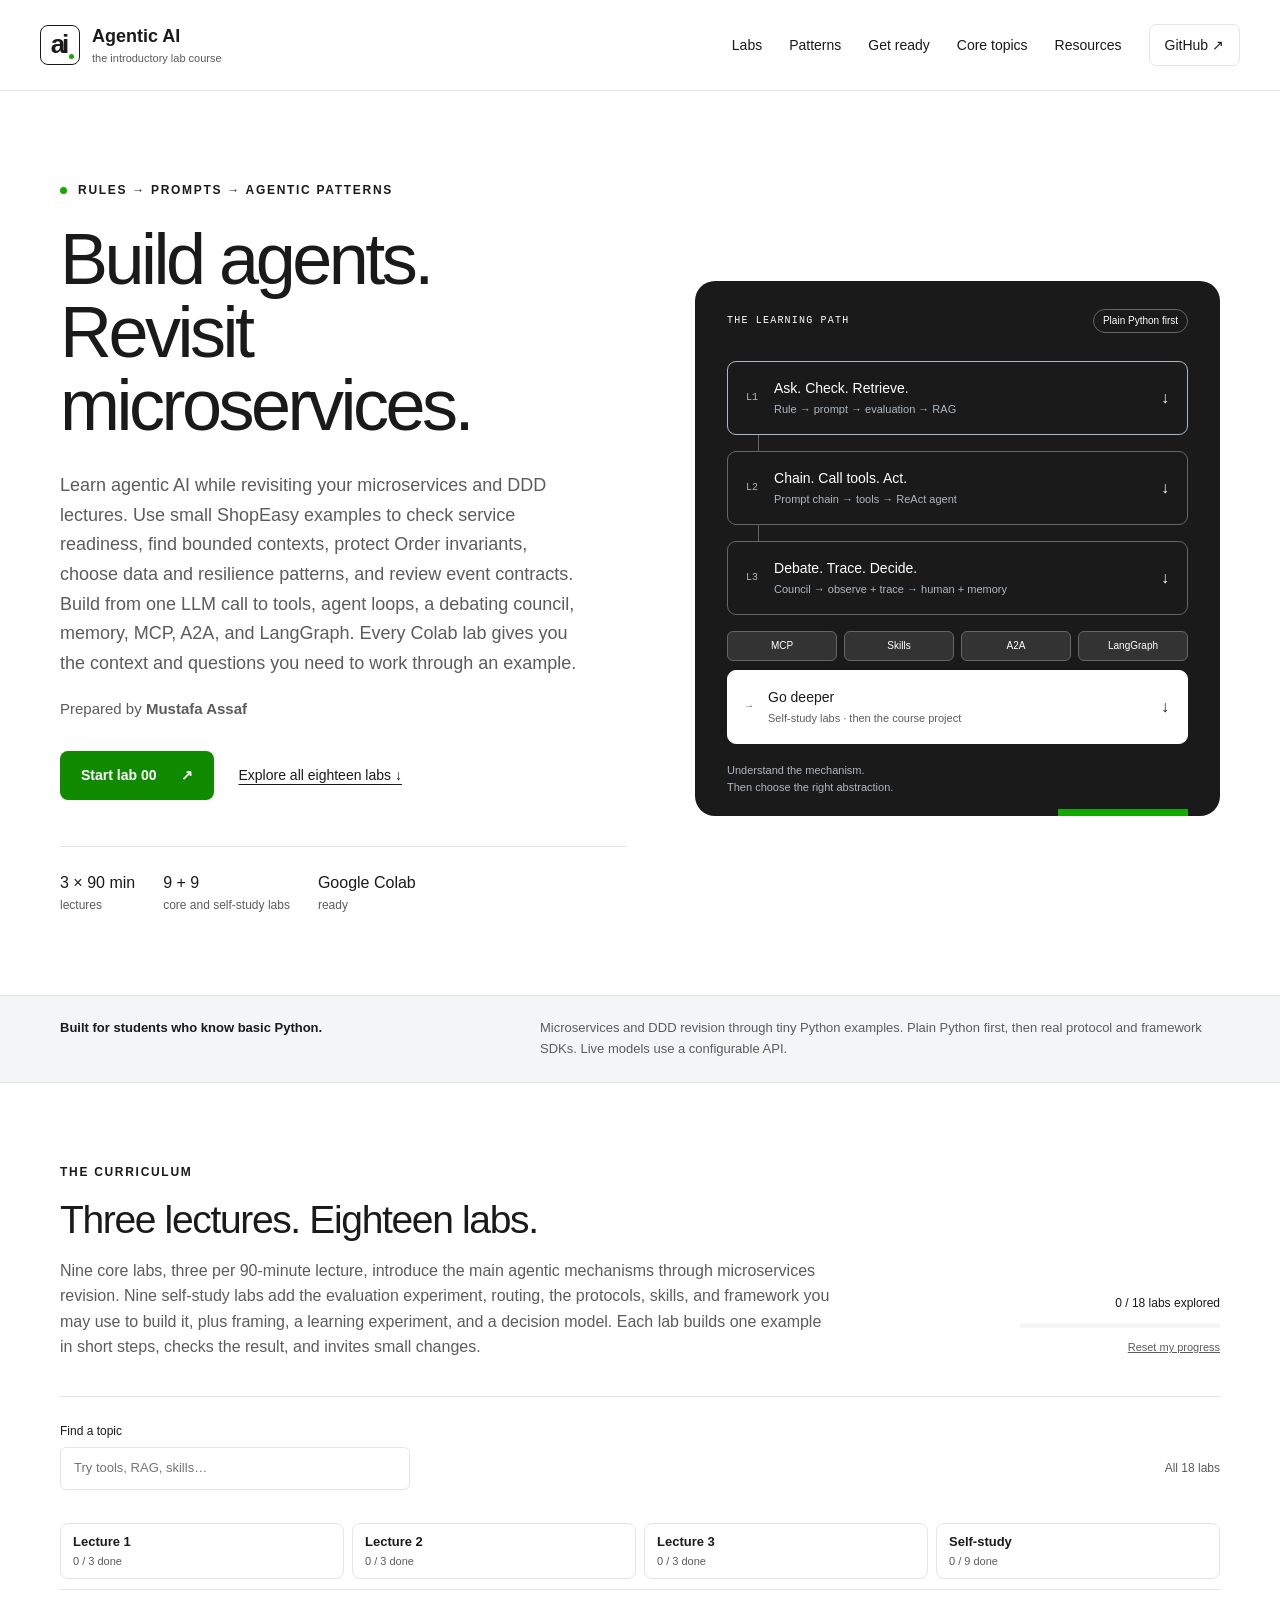
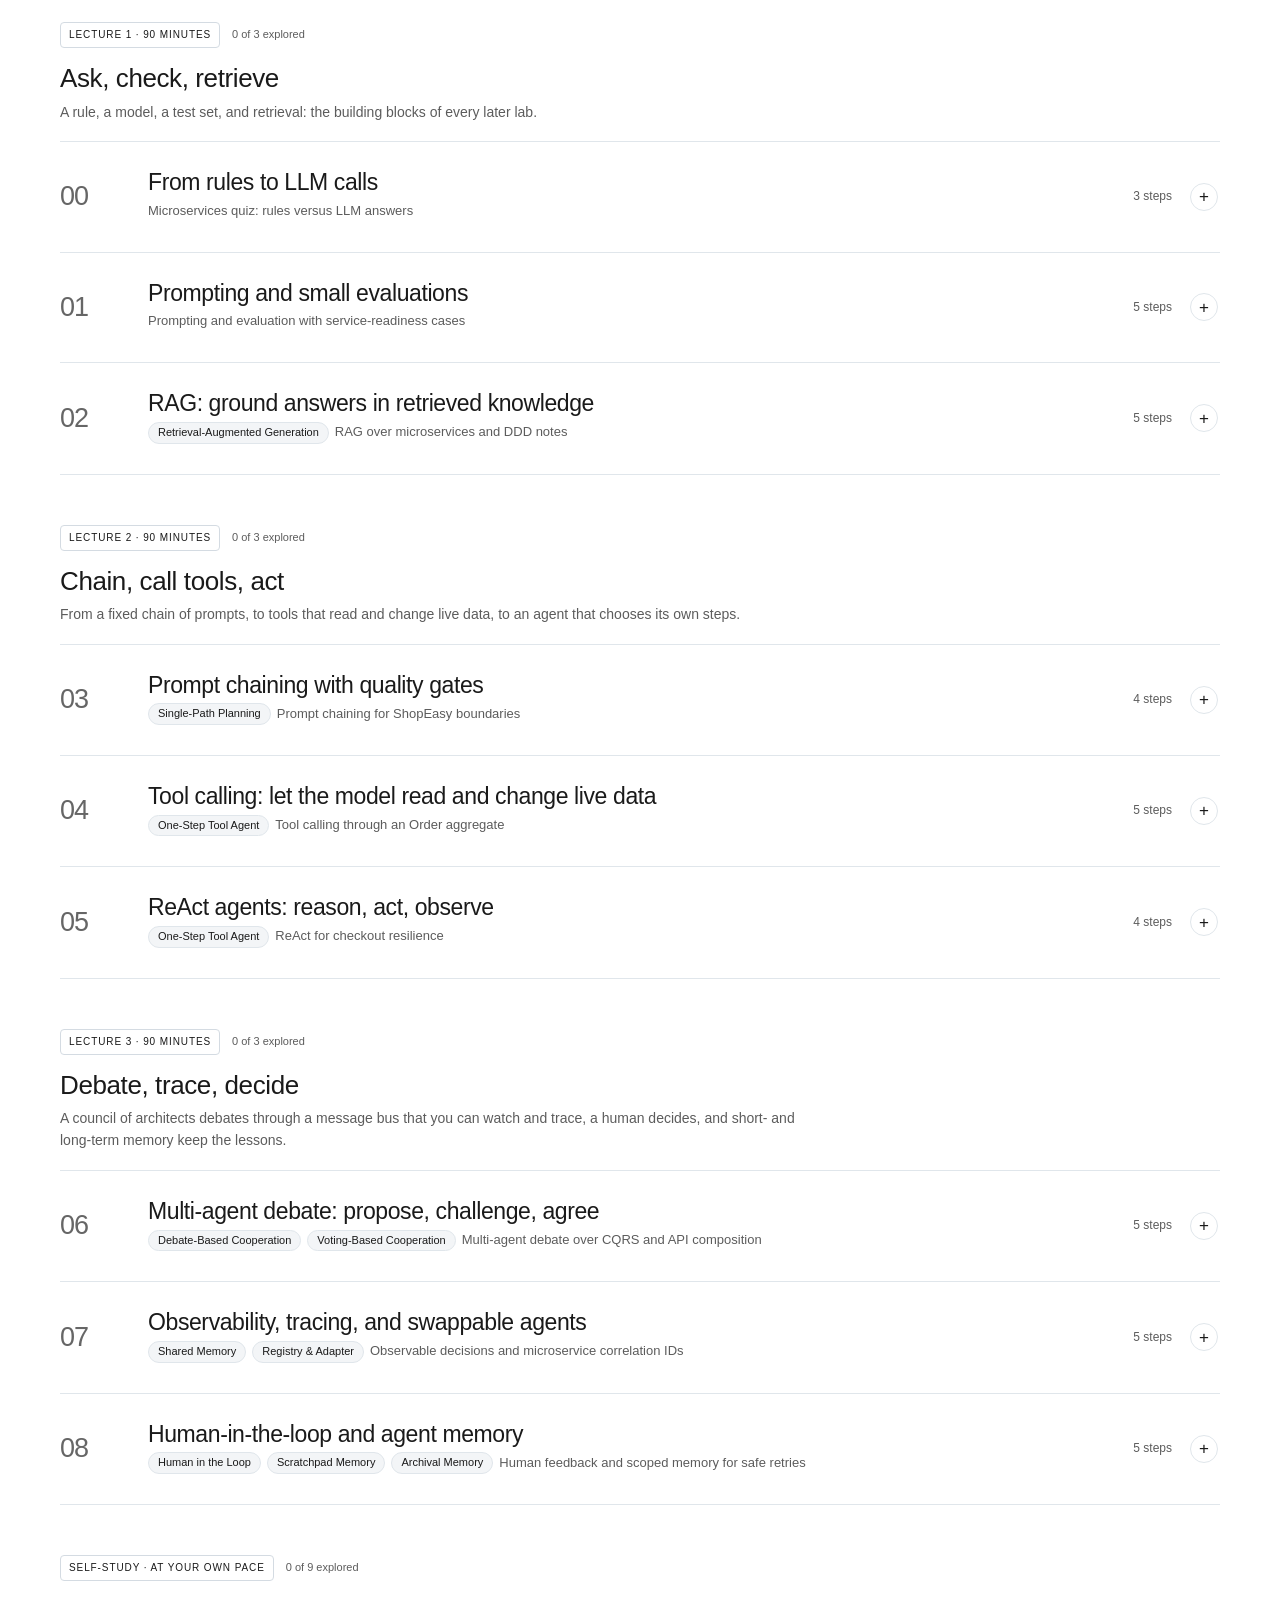
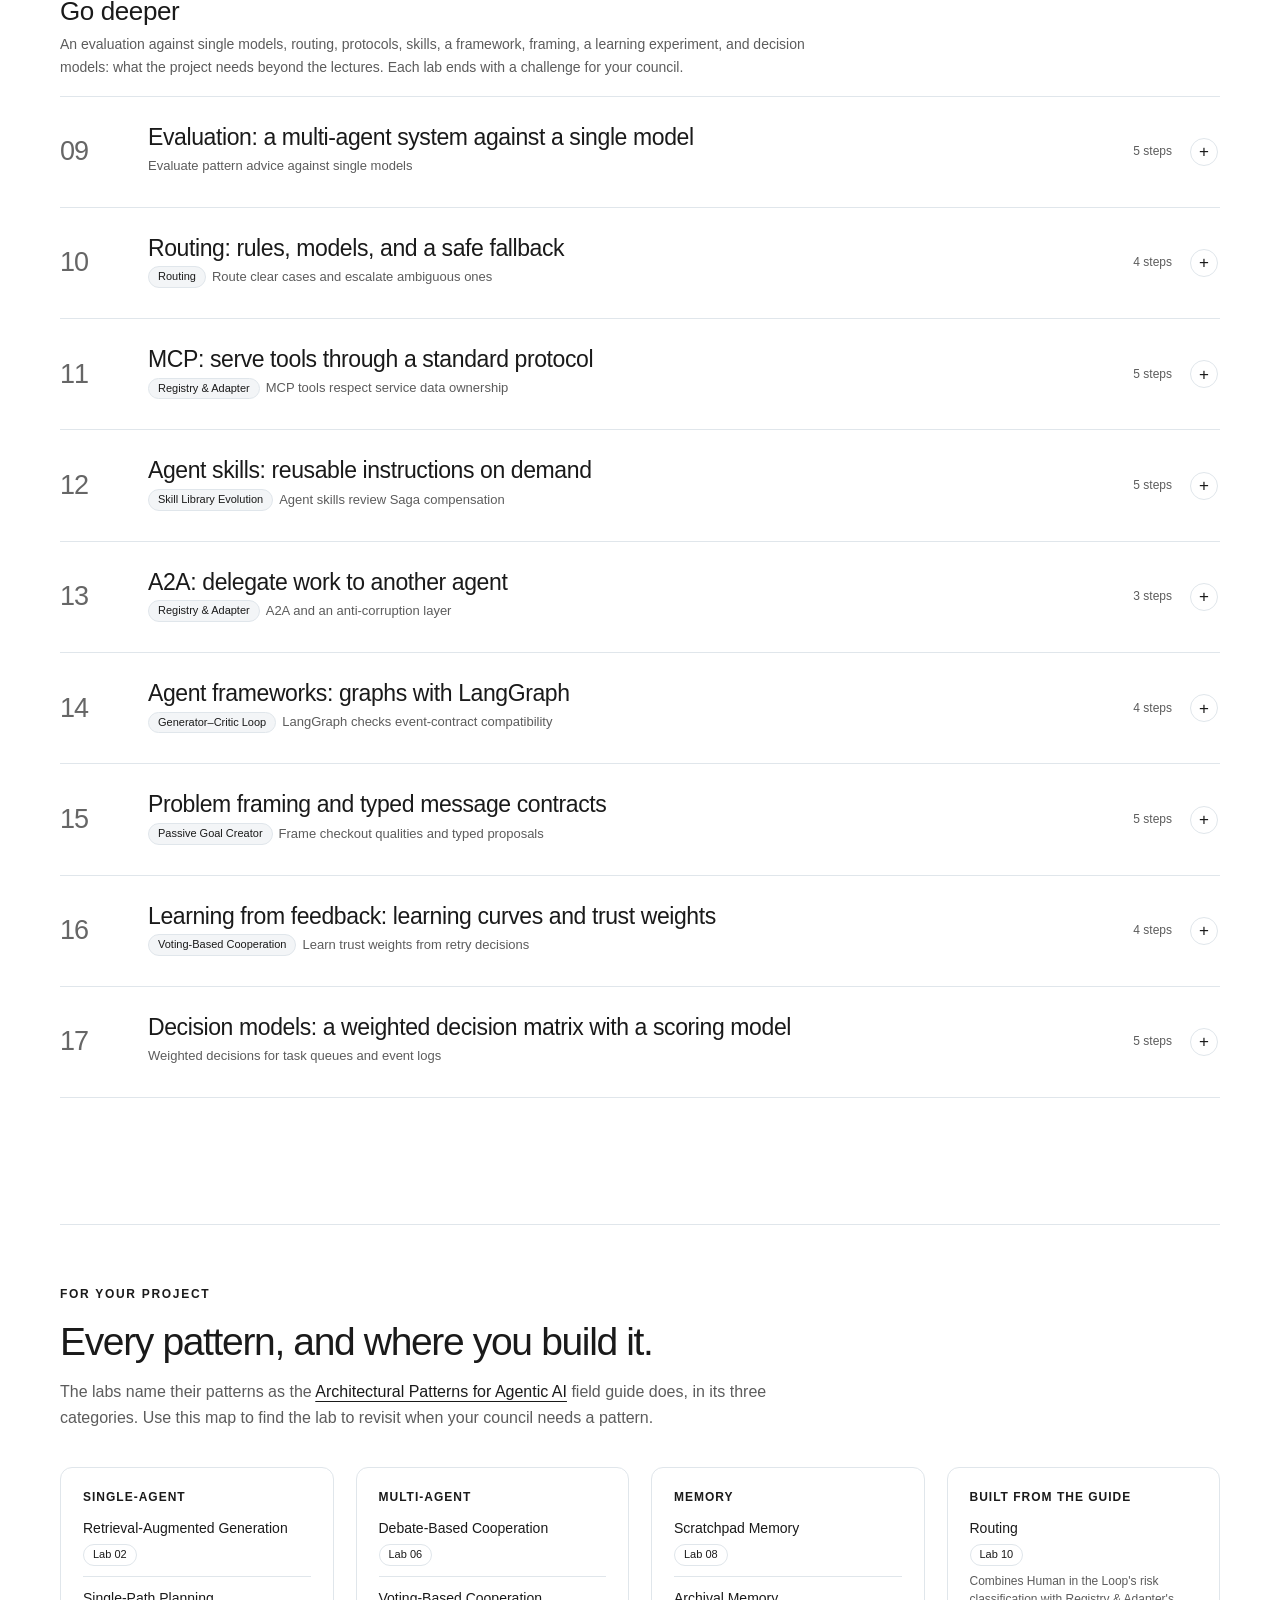
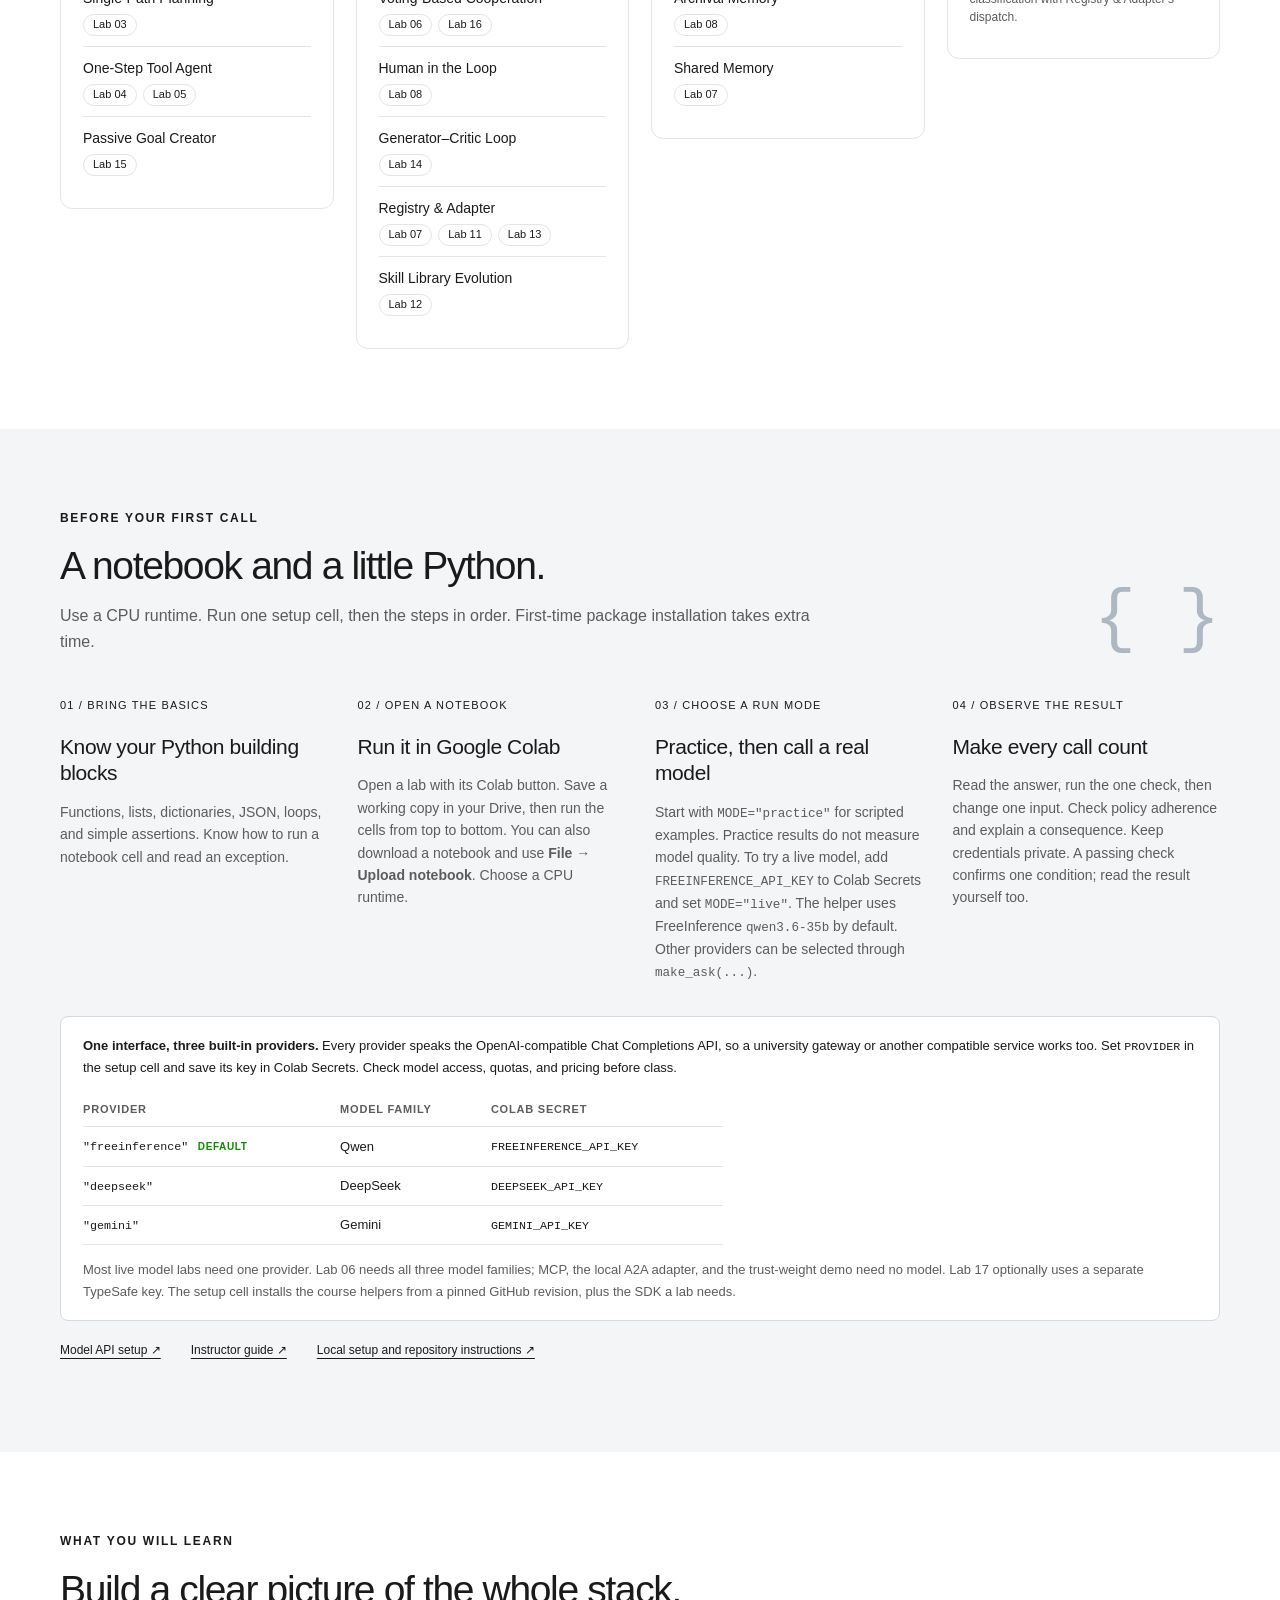
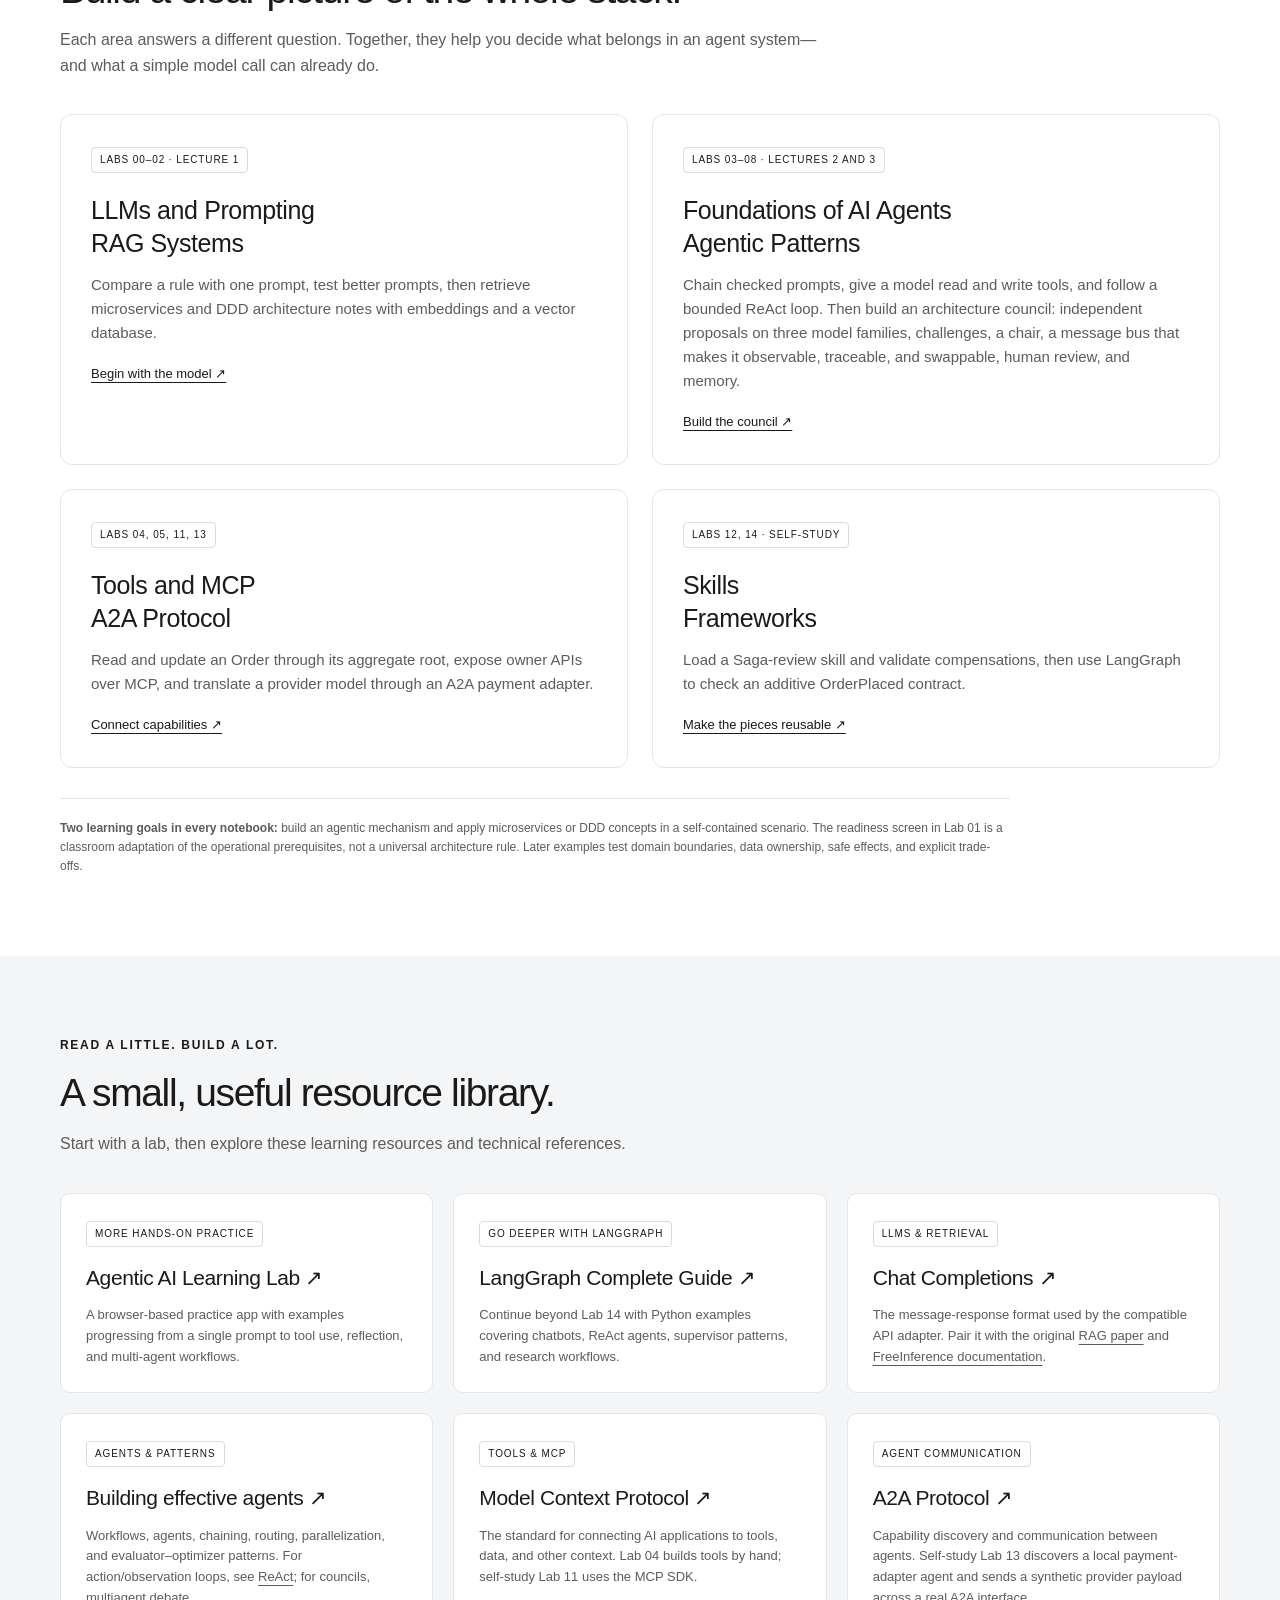
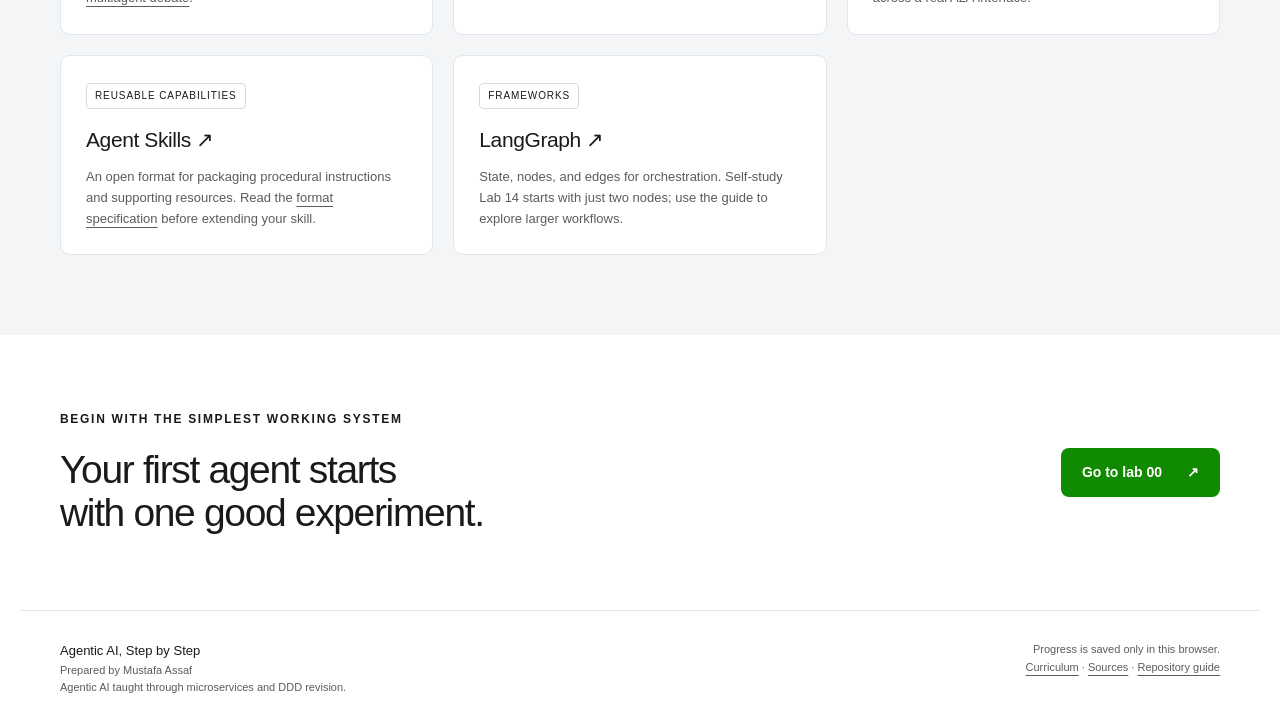
==== commit b3288826: "Teach microservice patterns in introductory quiz" ====
--- a/index.html
+++ b/index.html
@@ -71,7 +71,7 @@
     <article><span class="tag">Labs 04, 05, 11, 13</span><h3>Tools and MCP<br>A2A Protocol</h3><p>Read and update an Order through its aggregate root, expose owner APIs over MCP, and translate a provider model through an A2A payment adapter.</p><a class="text-link" href="#lab-04">Connect capabilities ↗</a></article>
     <article><span class="tag">Labs 12, 14 · Self-study</span><h3>Skills<br>Frameworks</h3><p>Load a Saga-review skill and validate compensations, then use LangGraph to check an additive OrderPlaced contract.</p><a class="text-link" href="#lab-12">Make the pieces reusable ↗</a></article>
   </div>
-  <p class="small-note"><strong>Two learning goals in every notebook:</strong> build an agentic mechanism and apply microservices or DDD concepts in a self-contained scenario. The first readiness screen is a classroom adaptation of the operational prerequisites, not a universal architecture rule. Later examples test domain boundaries, data ownership, safe effects, and explicit trade-offs.</p>
+  <p class="small-note"><strong>Two learning goals in every notebook:</strong> build an agentic mechanism and apply microservices or DDD concepts in a self-contained scenario. The readiness screen in Lab 01 is a classroom adaptation of the operational prerequisites, not a universal architecture rule. Later examples test domain boundaries, data ownership, safe effects, and explicit trade-offs.</p>
 </section>
 <section class="resources-section" id="resources"><div class="wrap section">
   <div class="section-heading"><div><p class="eyebrow">Read a little. Build a lot.</p><h2>A small, useful resource library.</h2><p>Start with a lab, then explore these learning resources and technical references.</p></div></div>
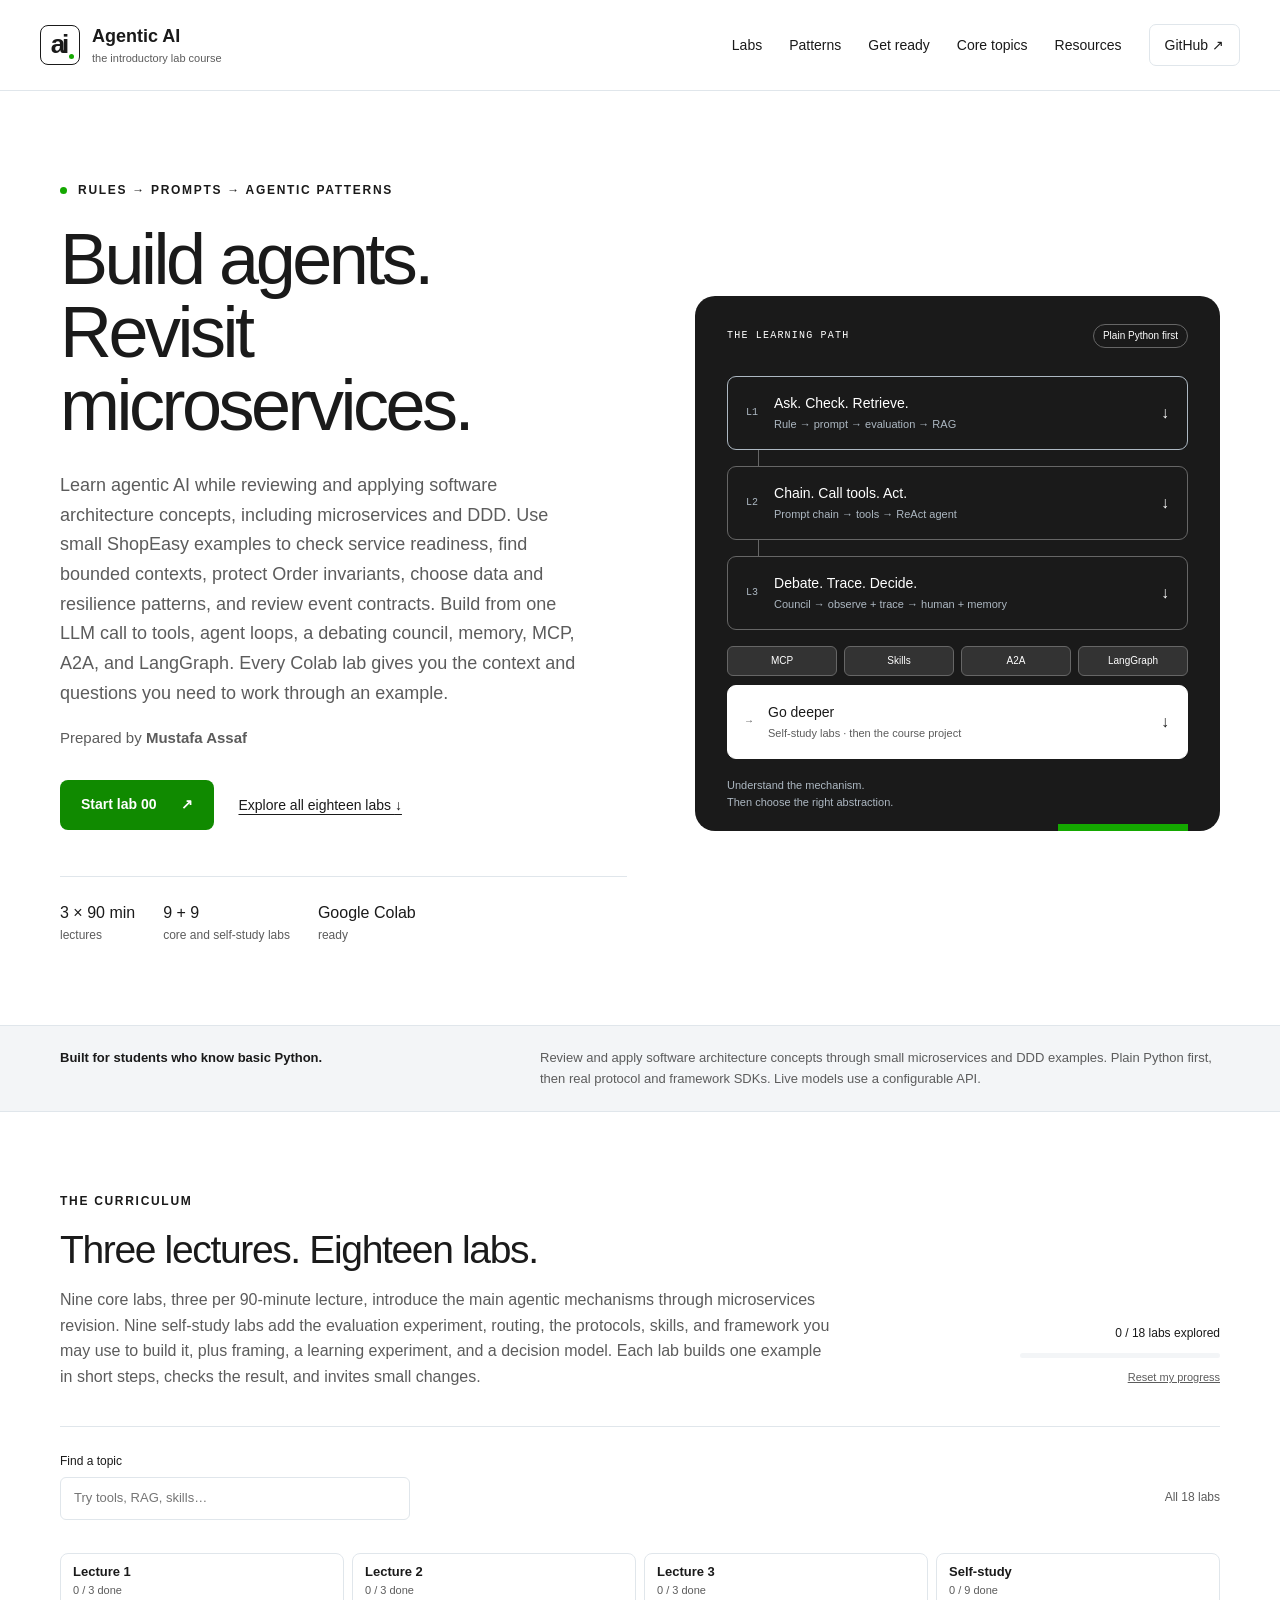
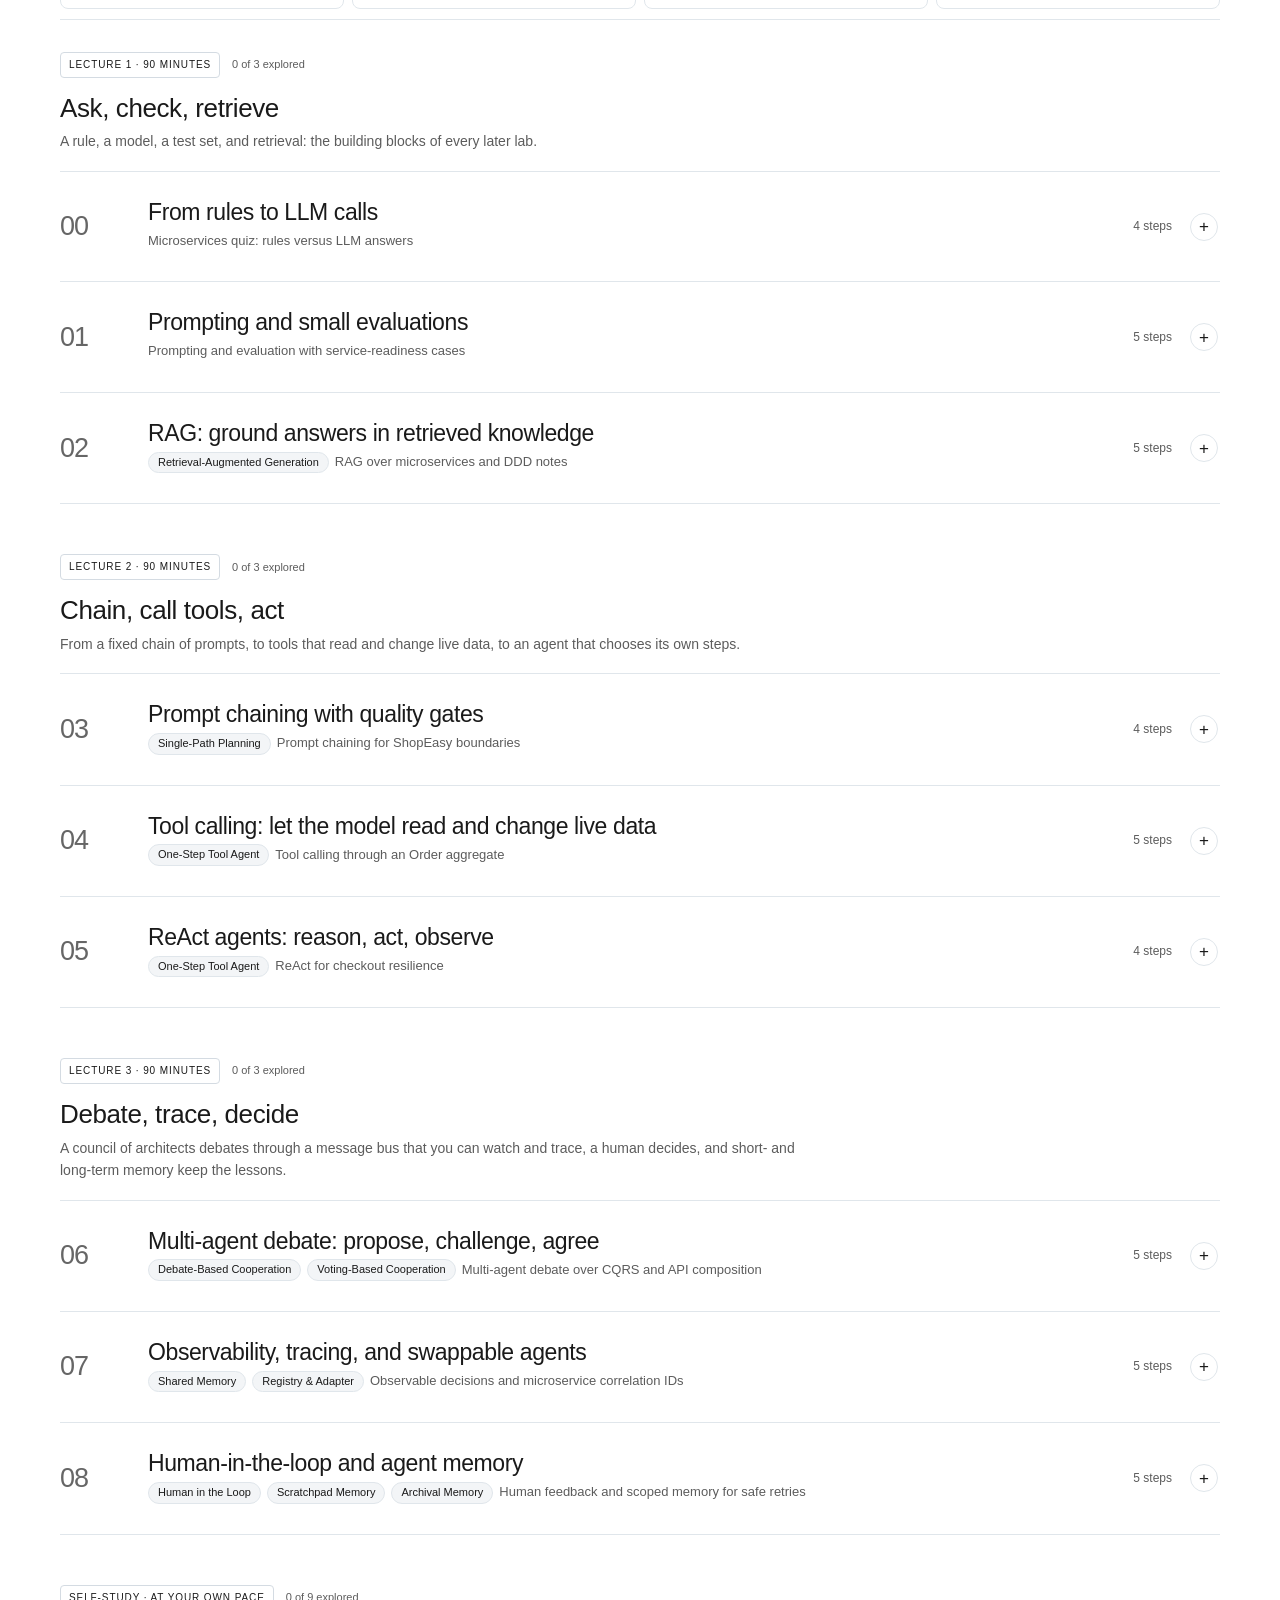
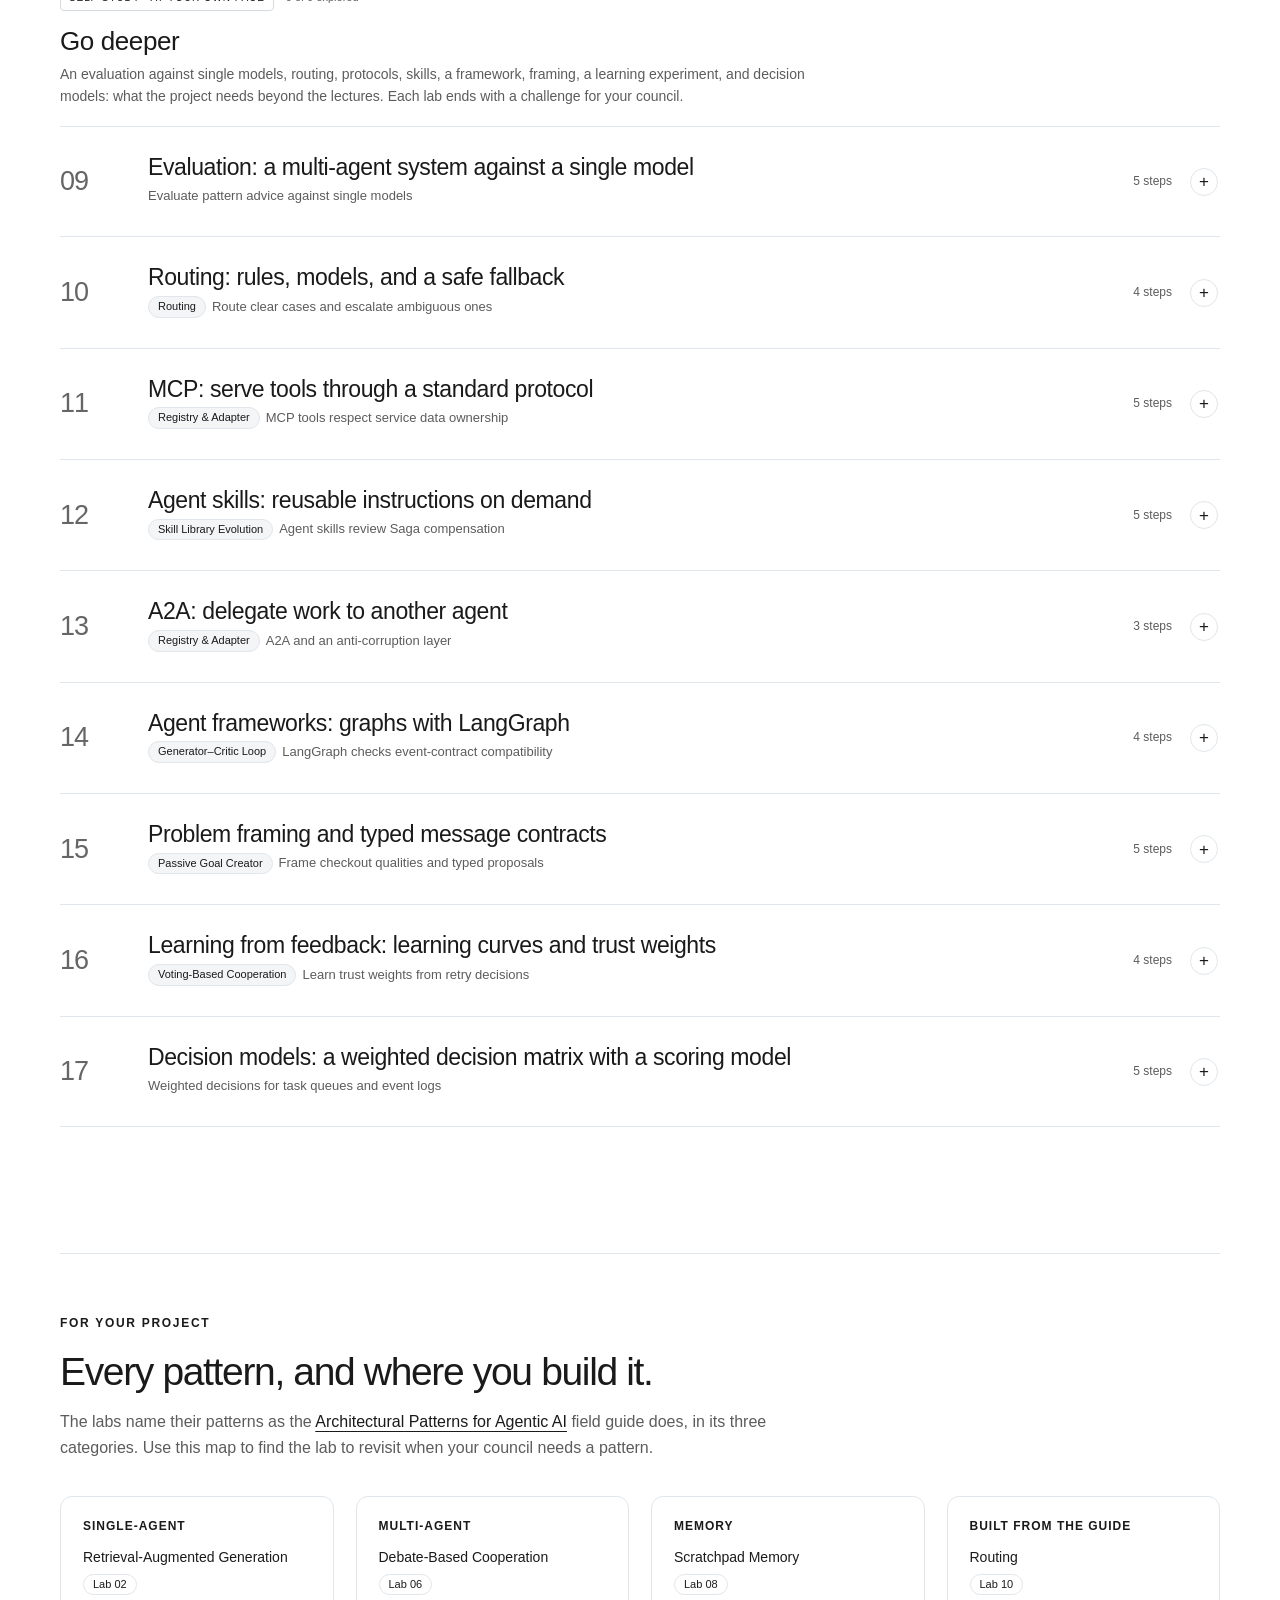
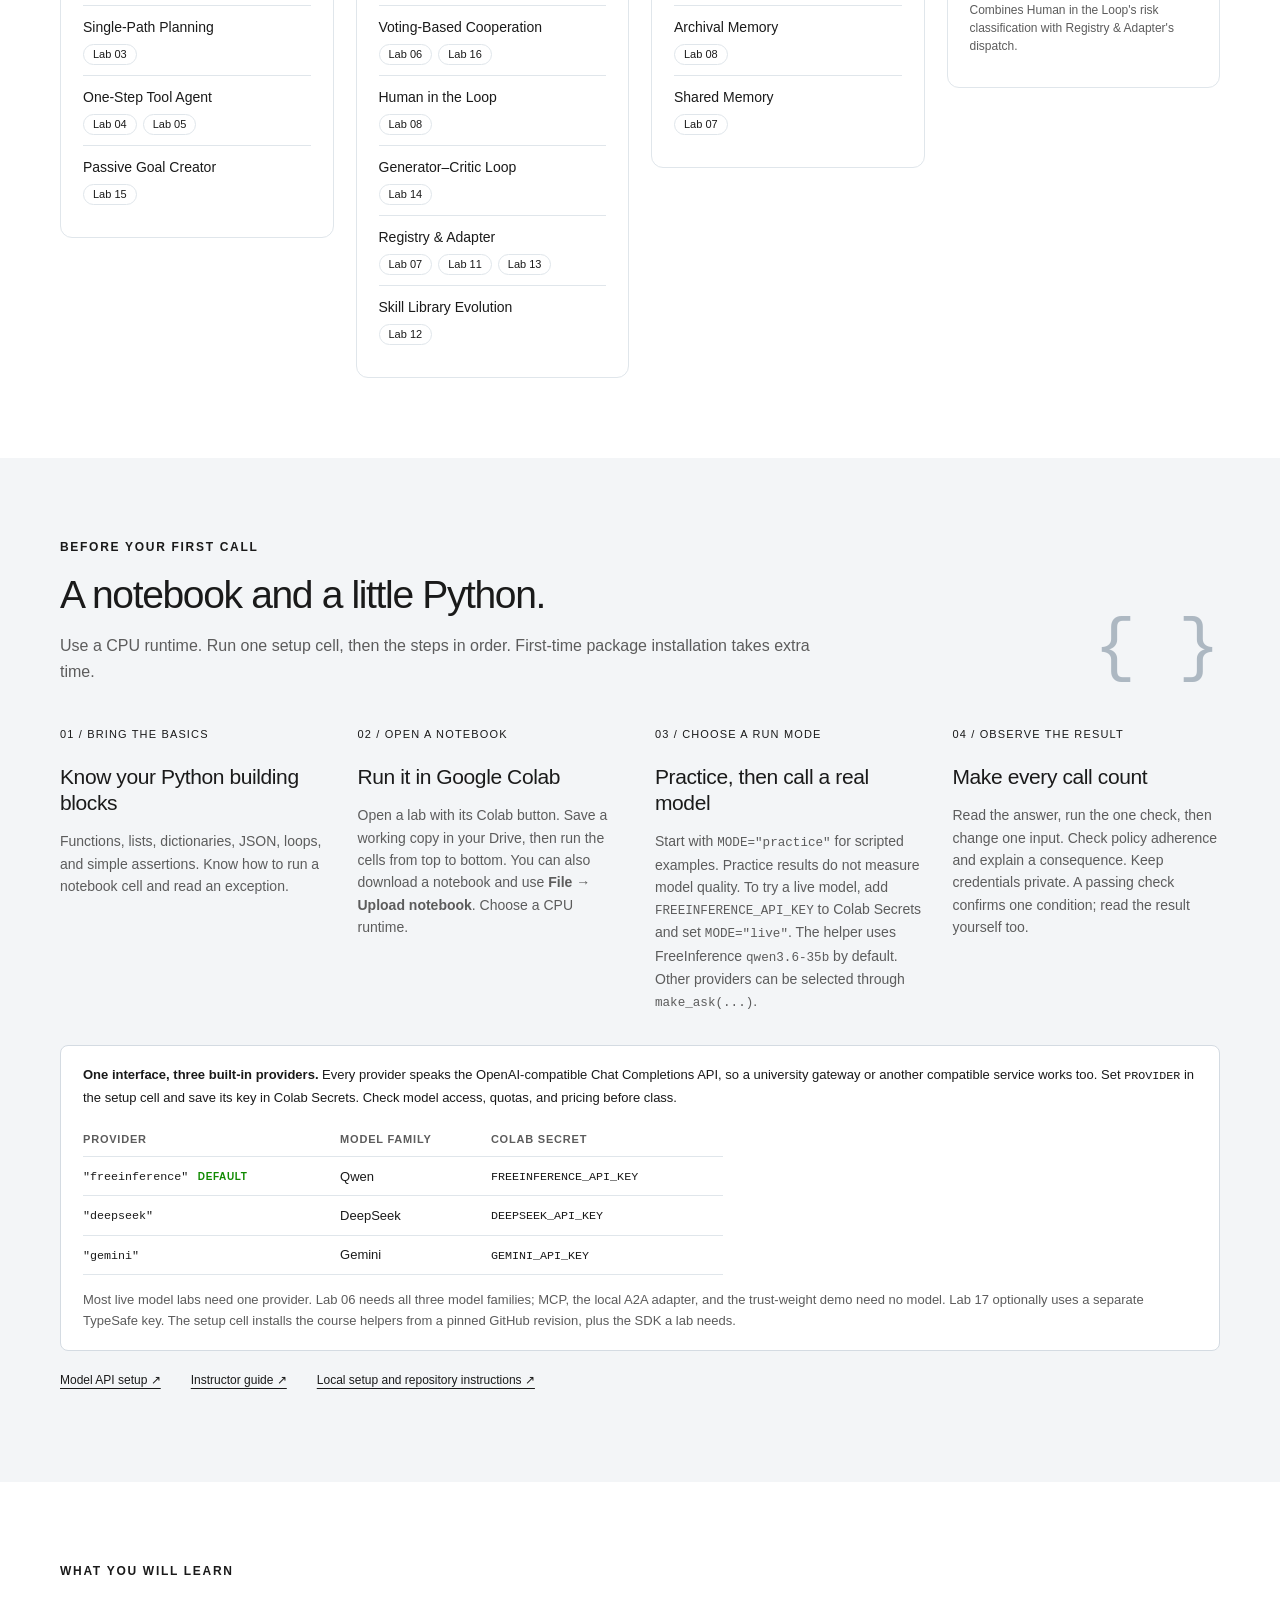
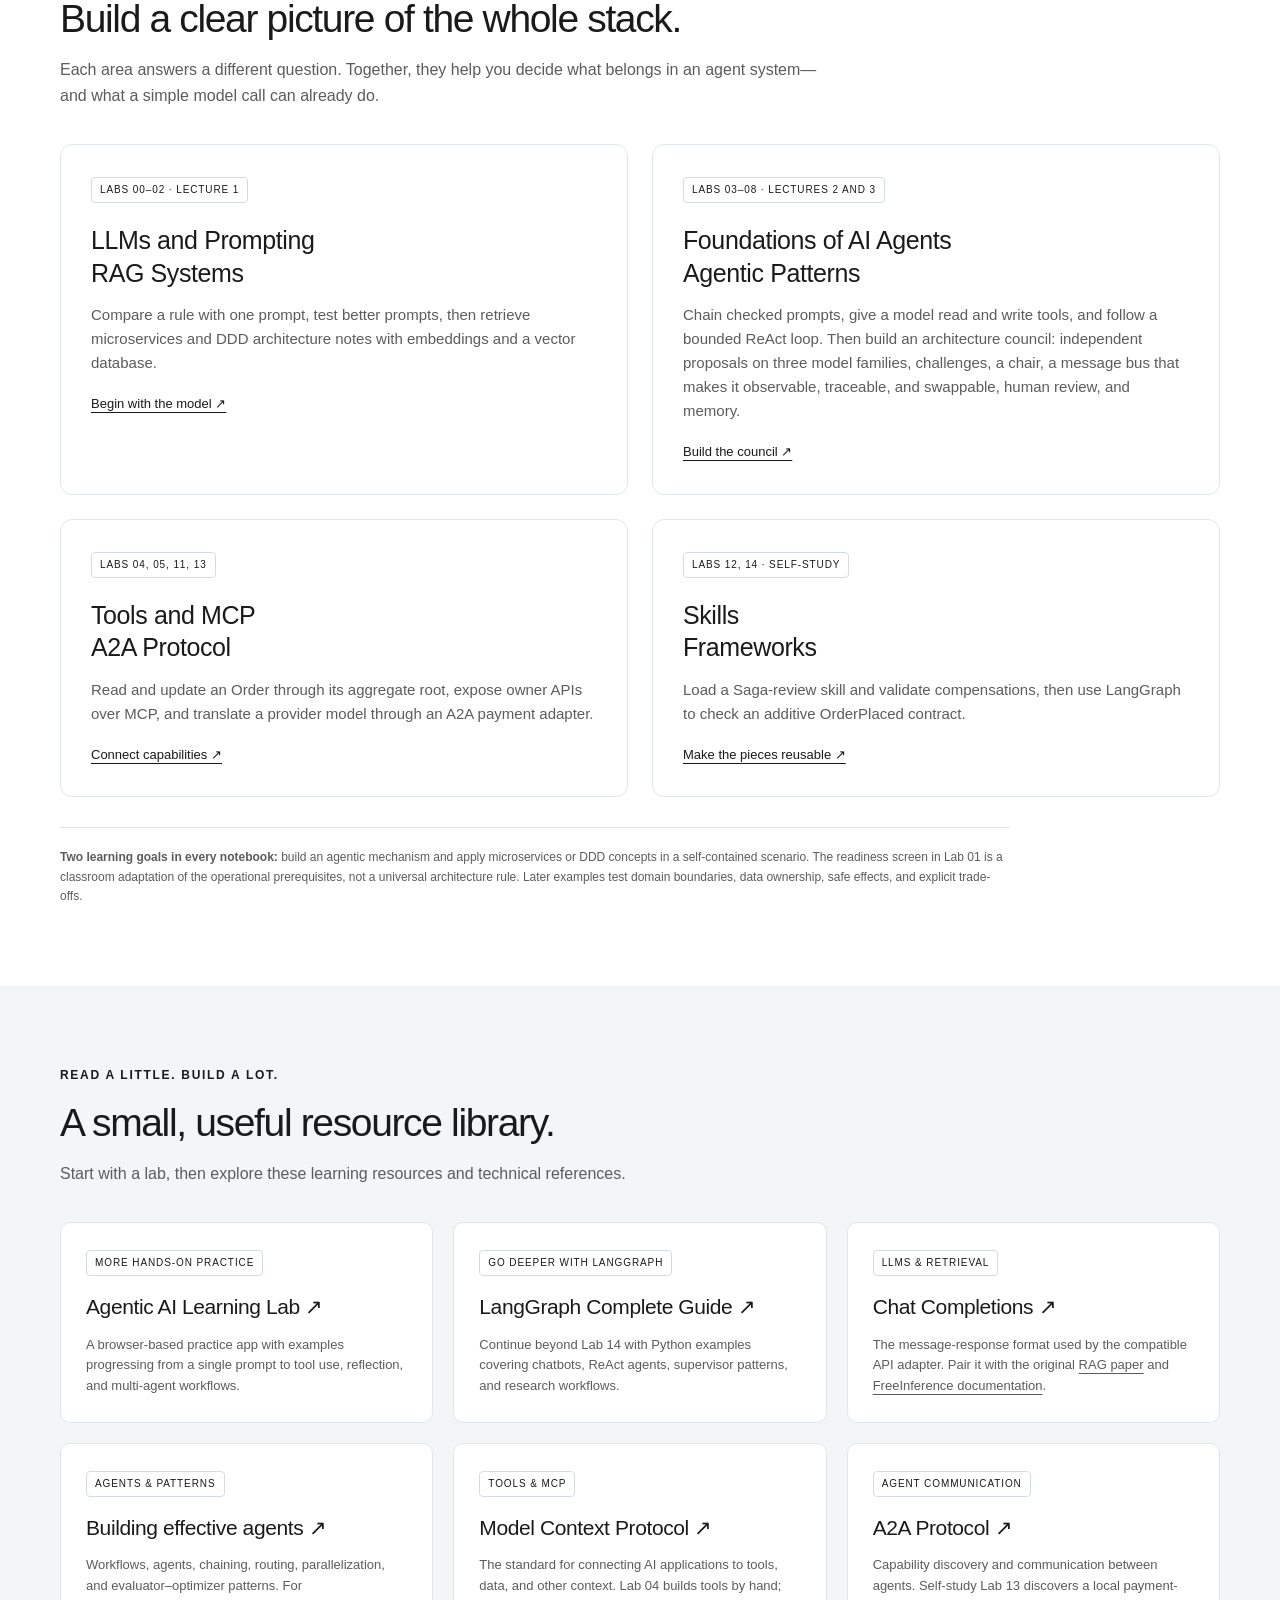
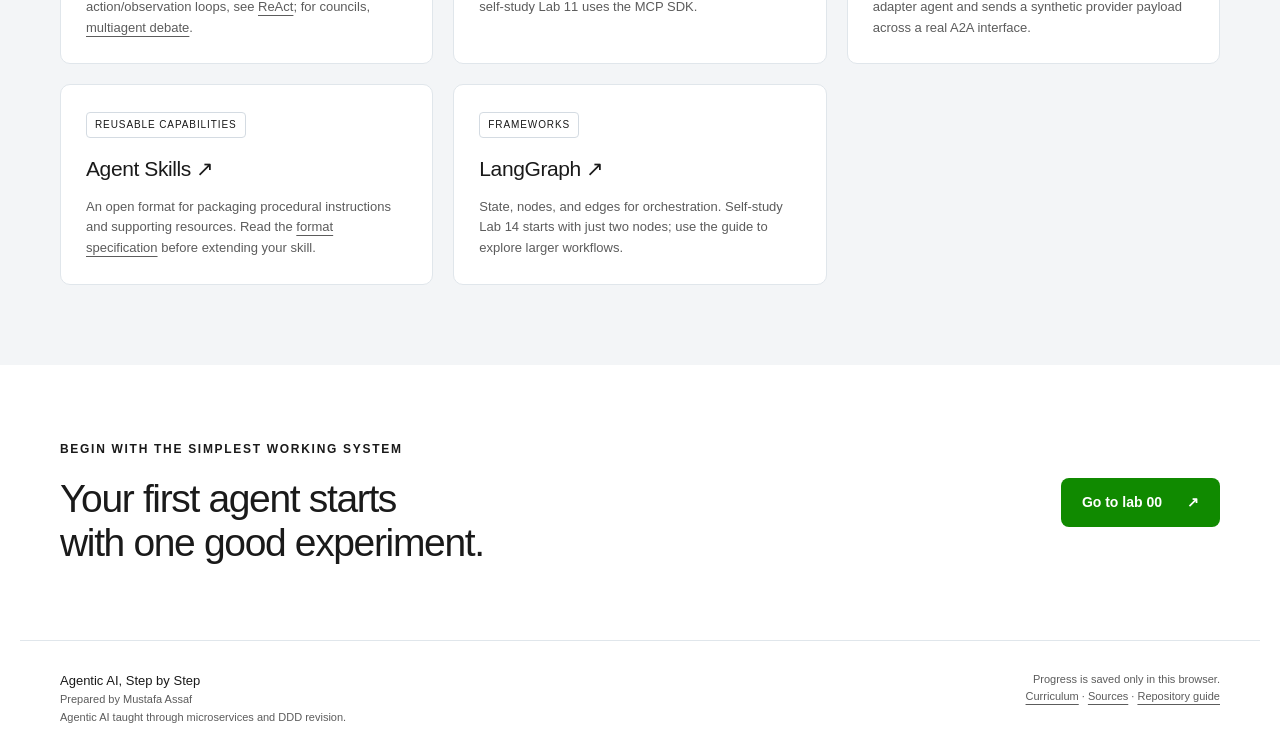
==== commit 5b7f25a2: "Clarify software architecture goals in session one" ====
--- a/index.html
+++ b/index.html
@@ -23,7 +23,7 @@
   <div class="hero-copy">
     <p class="eyebrow"><span class="status-dot" aria-hidden="true"></span> Rules → Prompts → Agentic patterns</p>
     <h1>Build agents.<br>Revisit microservices.</h1>
-    <p class="hero-description">Learn agentic AI while revisiting your microservices and DDD lectures. Use small ShopEasy examples to check service readiness, find bounded contexts, protect Order invariants, choose data and resilience patterns, and review event contracts. Build from one LLM call to tools, agent loops, a debating council, memory, MCP, A2A, and LangGraph. Every Colab lab gives you the context and questions you need to work through an example.</p>
+    <p class="hero-description">Learn agentic AI while reviewing and applying software architecture concepts, including microservices and DDD. Use small ShopEasy examples to check service readiness, find bounded contexts, protect Order invariants, choose data and resilience patterns, and review event contracts. Build from one LLM call to tools, agent loops, a debating council, memory, MCP, A2A, and LangGraph. Every Colab lab gives you the context and questions you need to work through an example.</p>
     <p class="course-byline">Prepared by <strong>Mustafa Assaf</strong></p>
     <div class="hero-actions"><a class="button primary" href="#lab-00">Start lab 00 <span aria-hidden="true">↗</span></a><a class="text-link" href="#labs">Explore all eighteen labs <span aria-hidden="true">↓</span></a></div>
     <div class="hero-meta"><span><strong>3 × 90 min</strong> lectures</span><span><strong>9 + 9</strong> core and self-study labs</span><span><strong>Google Colab</strong> ready</span></div>
@@ -40,7 +40,7 @@
     <p class="system-note">Understand the mechanism.<br>Then choose the right abstraction.</p>
   </aside>
 </section>
-<div class="intro-band"><div class="wrap"><p>Built for students who know basic Python.</p><p>Microservices and DDD revision through tiny Python examples. Plain Python first, then real protocol and framework SDKs. Live models use a configurable API.</p></div></div>
+<div class="intro-band"><div class="wrap"><p>Built for students who know basic Python.</p><p>Review and apply software architecture concepts through small microservices and DDD examples. Plain Python first, then real protocol and framework SDKs. Live models use a configurable API.</p></div></div>
 <section class="wrap section" id="labs">
   <div class="section-heading"><div><p class="eyebrow">The curriculum</p><h2>Three lectures. Eighteen labs.</h2><p>Nine core labs, three per 90-minute lecture, introduce the main agentic mechanisms through microservices revision. Nine self-study labs add the evaluation experiment, routing, the protocols, skills, and framework you may use to build it, plus framing, a learning experiment, and a decision model. Each lab builds one example in short steps, checks the result, and invites small changes.</p></div><div class="progress-block"><span id="progress-label">0 / 18 labs explored</span><progress id="course-progress" value="0" max="18" aria-labelledby="progress-label"></progress><button class="quiet-button" id="reset-progress" type="button">Reset my progress</button></div></div>
   <div class="curriculum-tools"><label for="lab-search">Find a topic <input id="lab-search" type="search" placeholder="Try tools, RAG, skills…" autocomplete="off"></label><p id="filter-status" role="status">All 18 labs</p></div>
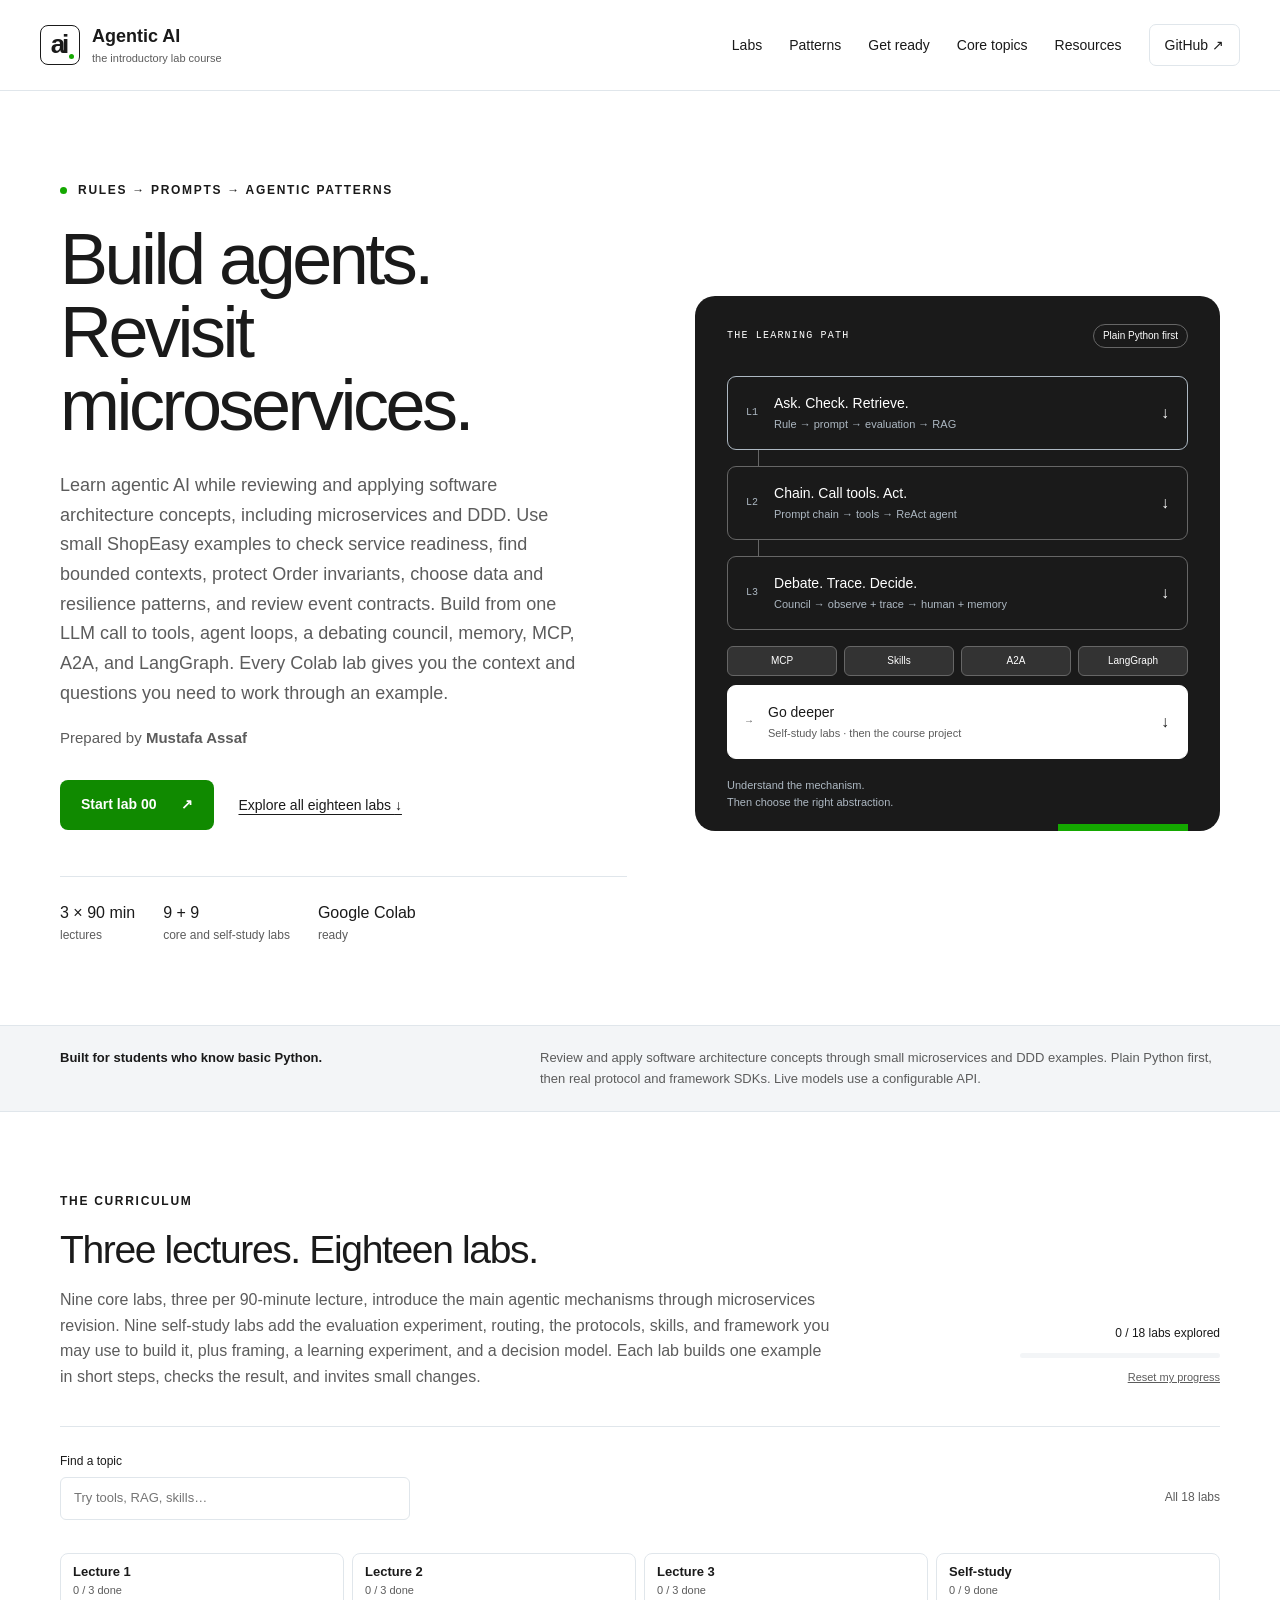
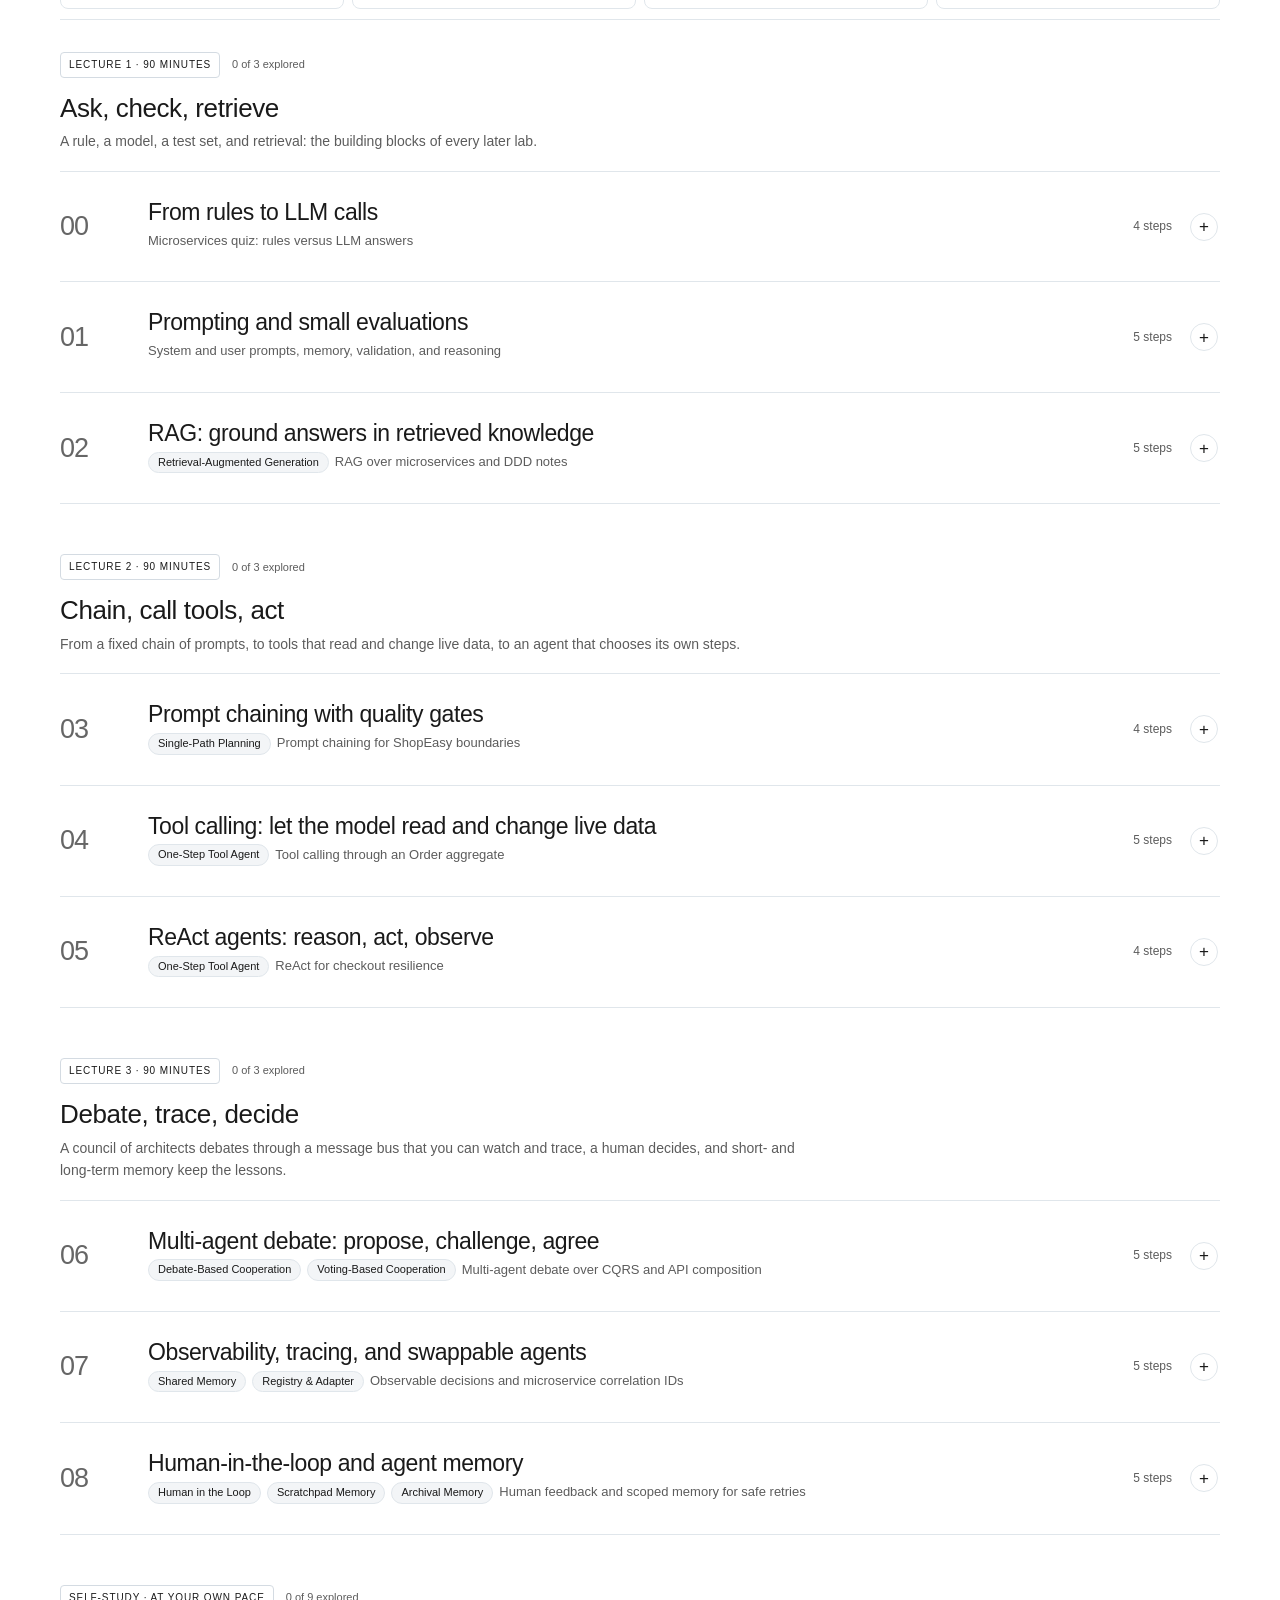
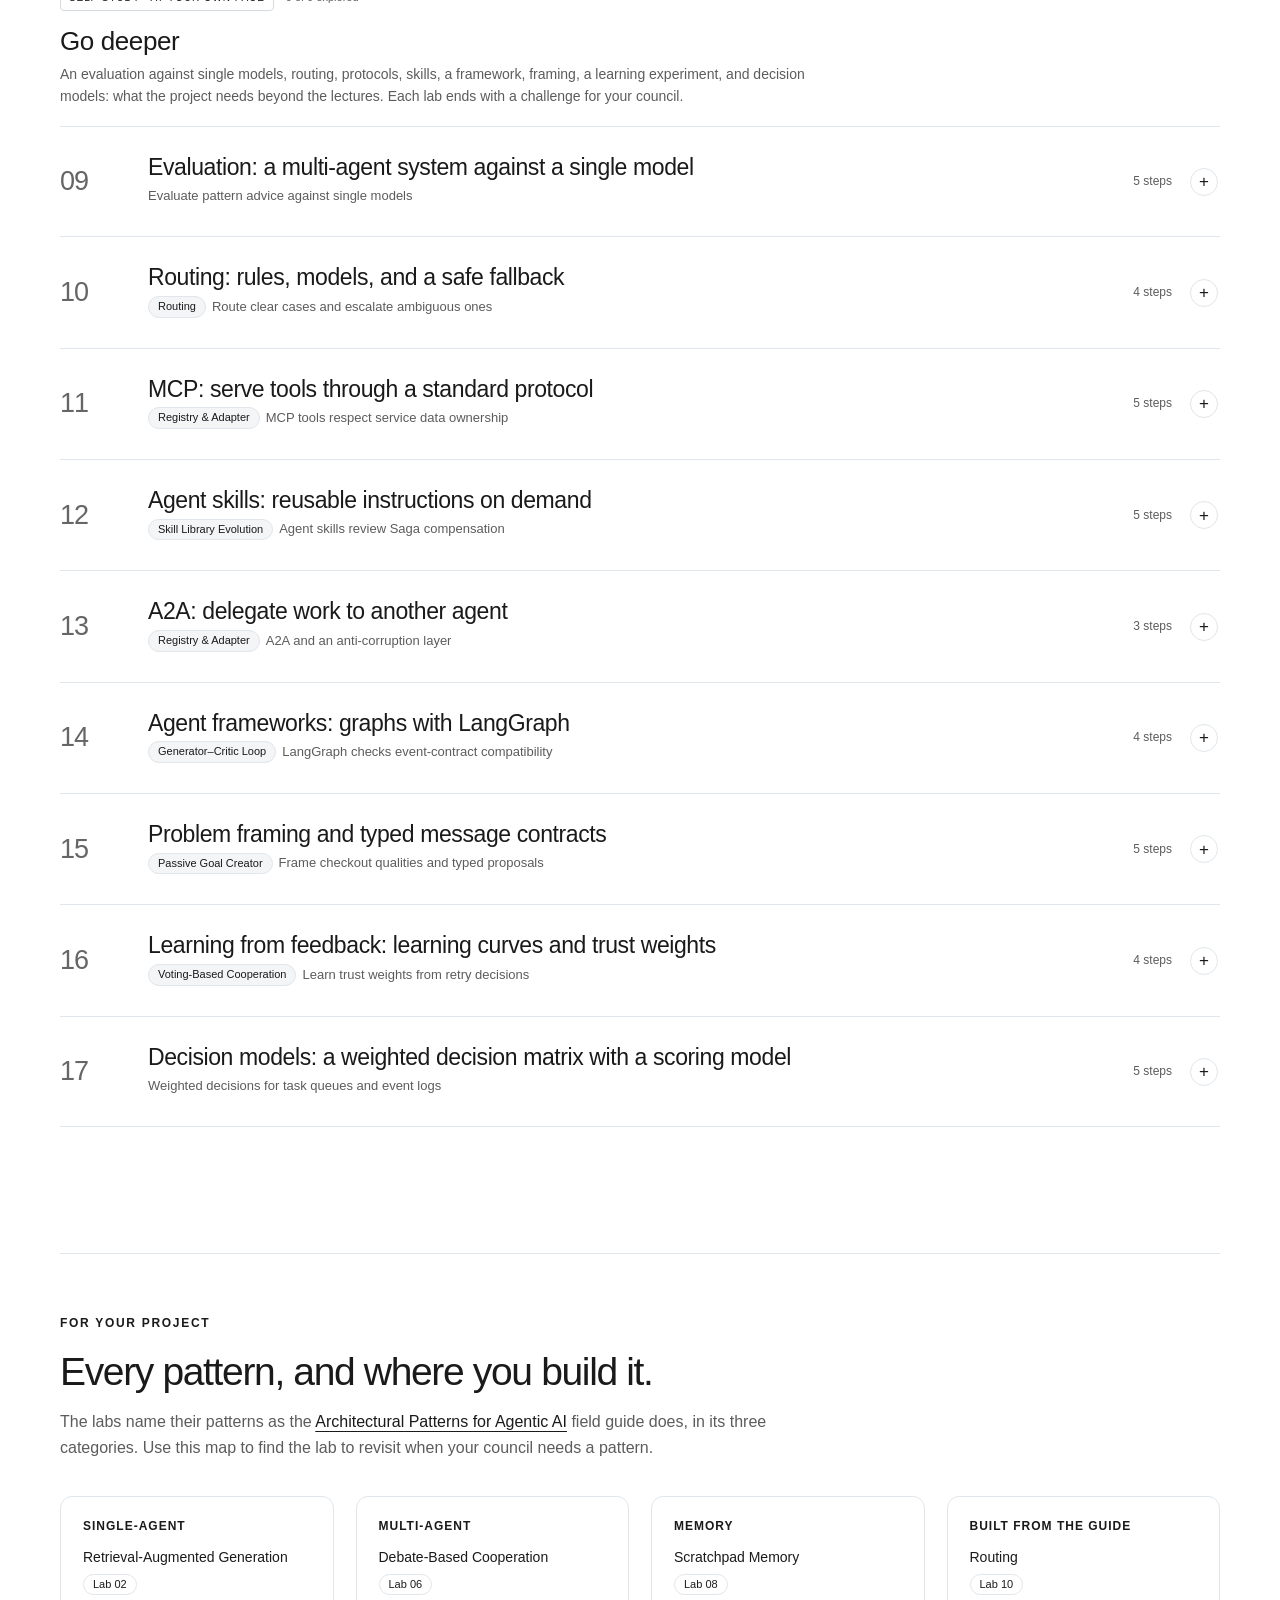
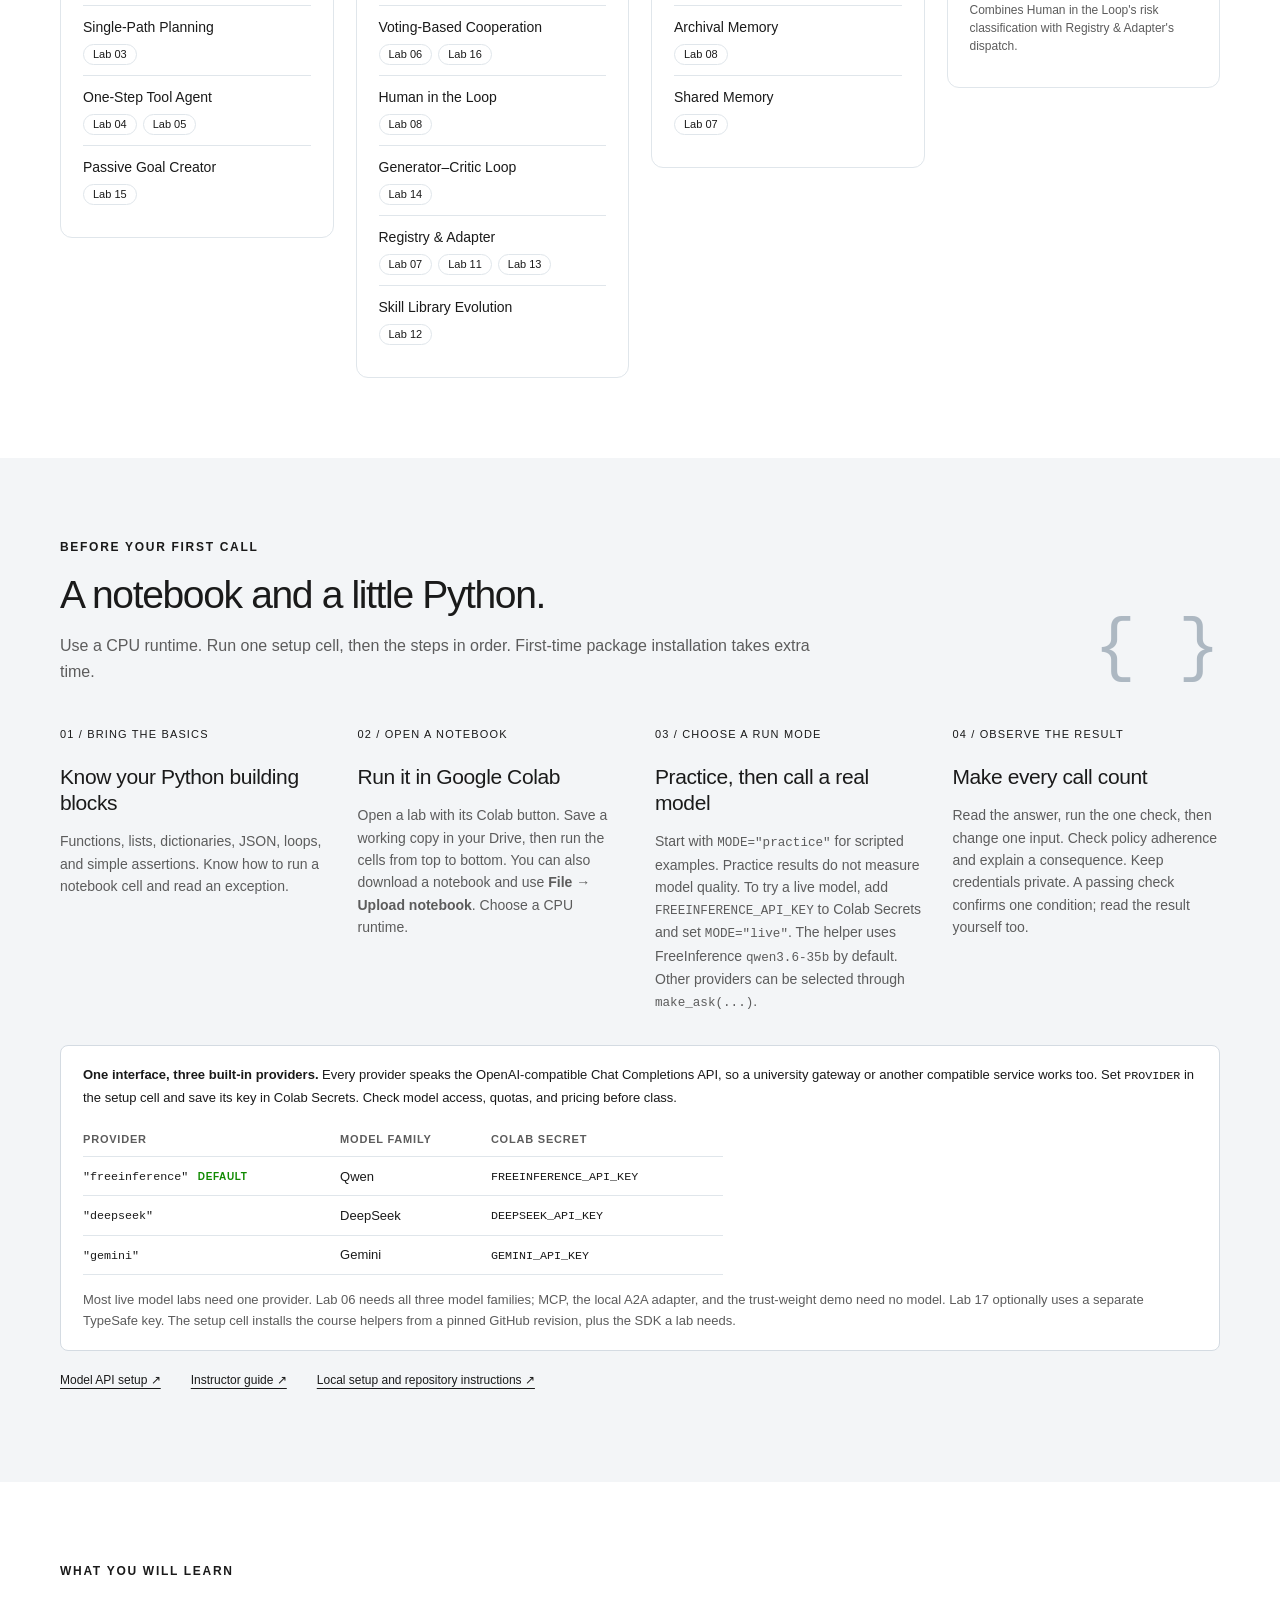
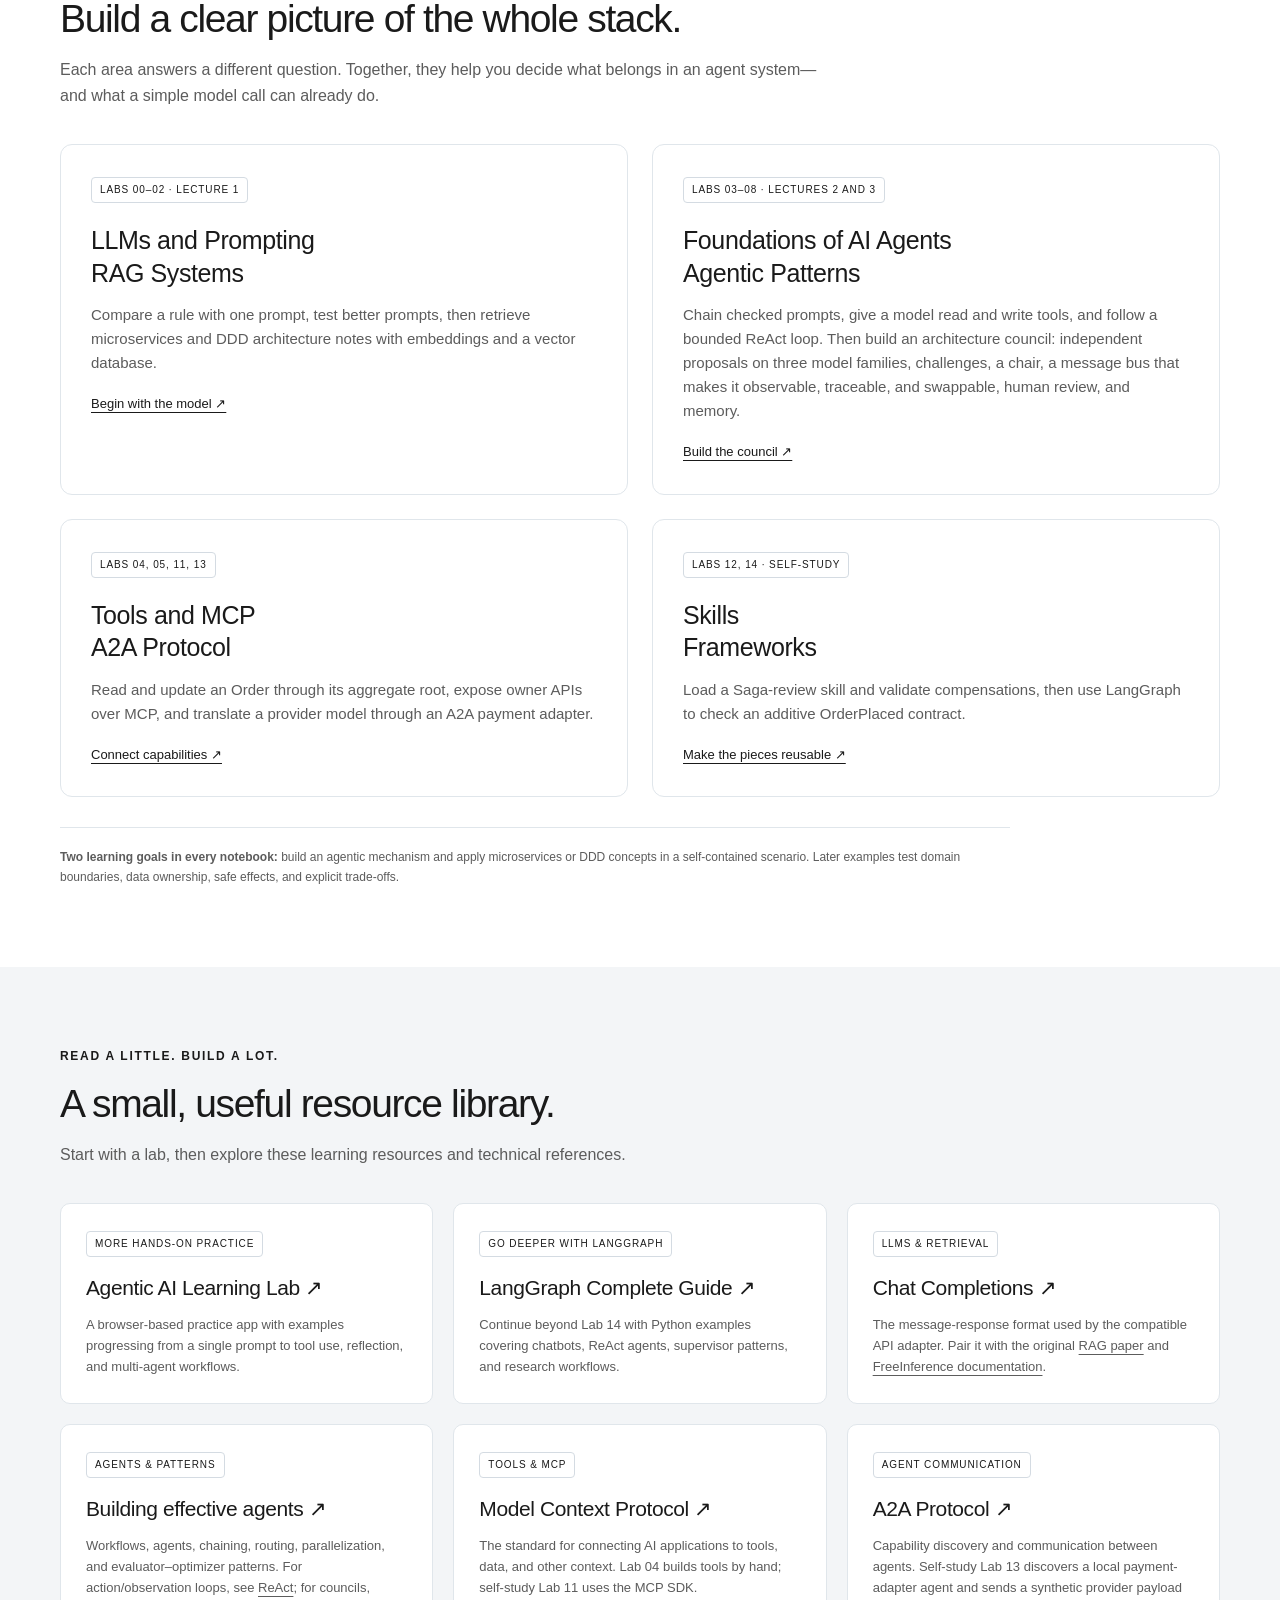
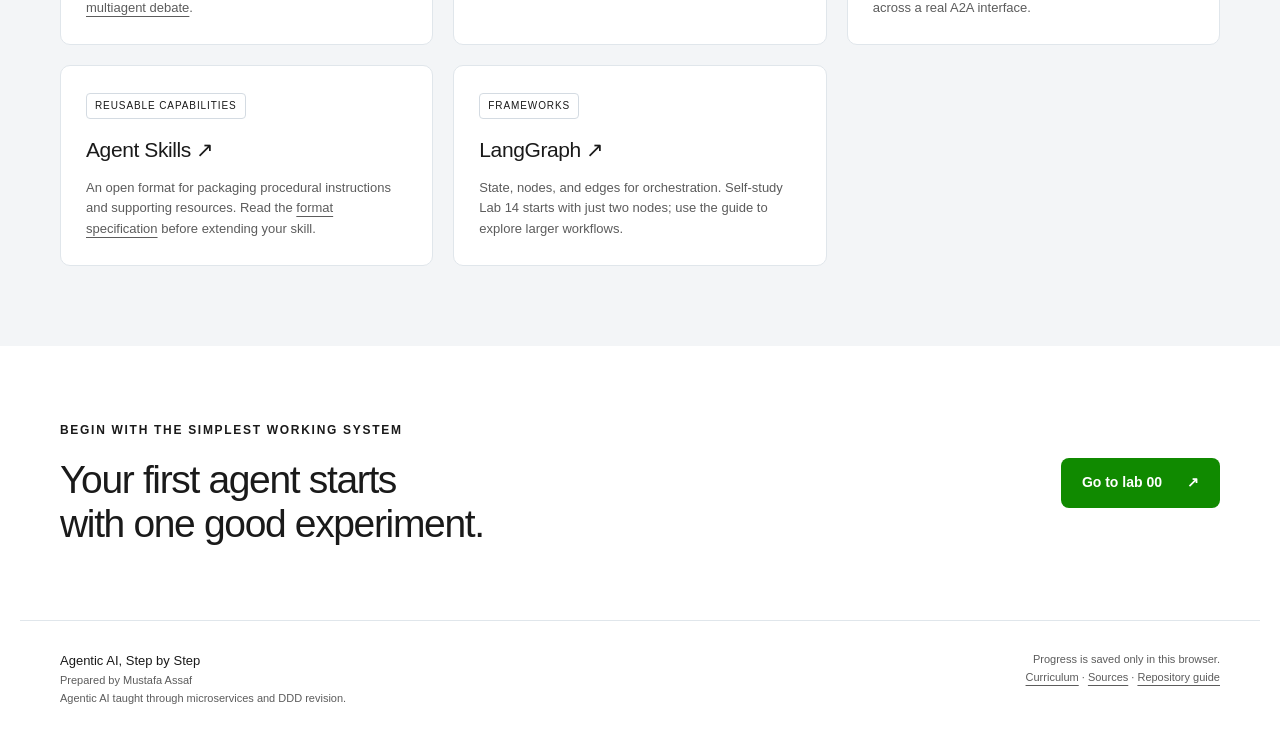
==== commit 3cb4a8c6: "Teach prompting memory validation and reasoning in lab 01" ====
--- a/index.html
+++ b/index.html
@@ -71,7 +71,7 @@
     <article><span class="tag">Labs 04, 05, 11, 13</span><h3>Tools and MCP<br>A2A Protocol</h3><p>Read and update an Order through its aggregate root, expose owner APIs over MCP, and translate a provider model through an A2A payment adapter.</p><a class="text-link" href="#lab-04">Connect capabilities ↗</a></article>
     <article><span class="tag">Labs 12, 14 · Self-study</span><h3>Skills<br>Frameworks</h3><p>Load a Saga-review skill and validate compensations, then use LangGraph to check an additive OrderPlaced contract.</p><a class="text-link" href="#lab-12">Make the pieces reusable ↗</a></article>
   </div>
-  <p class="small-note"><strong>Two learning goals in every notebook:</strong> build an agentic mechanism and apply microservices or DDD concepts in a self-contained scenario. The readiness screen in Lab 01 is a classroom adaptation of the operational prerequisites, not a universal architecture rule. Later examples test domain boundaries, data ownership, safe effects, and explicit trade-offs.</p>
+  <p class="small-note"><strong>Two learning goals in every notebook:</strong> build an agentic mechanism and apply microservices or DDD concepts in a self-contained scenario. Later examples test domain boundaries, data ownership, safe effects, and explicit trade-offs.</p>
 </section>
 <section class="resources-section" id="resources"><div class="wrap section">
   <div class="section-heading"><div><p class="eyebrow">Read a little. Build a lot.</p><h2>A small, useful resource library.</h2><p>Start with a lab, then explore these learning resources and technical references.</p></div></div>
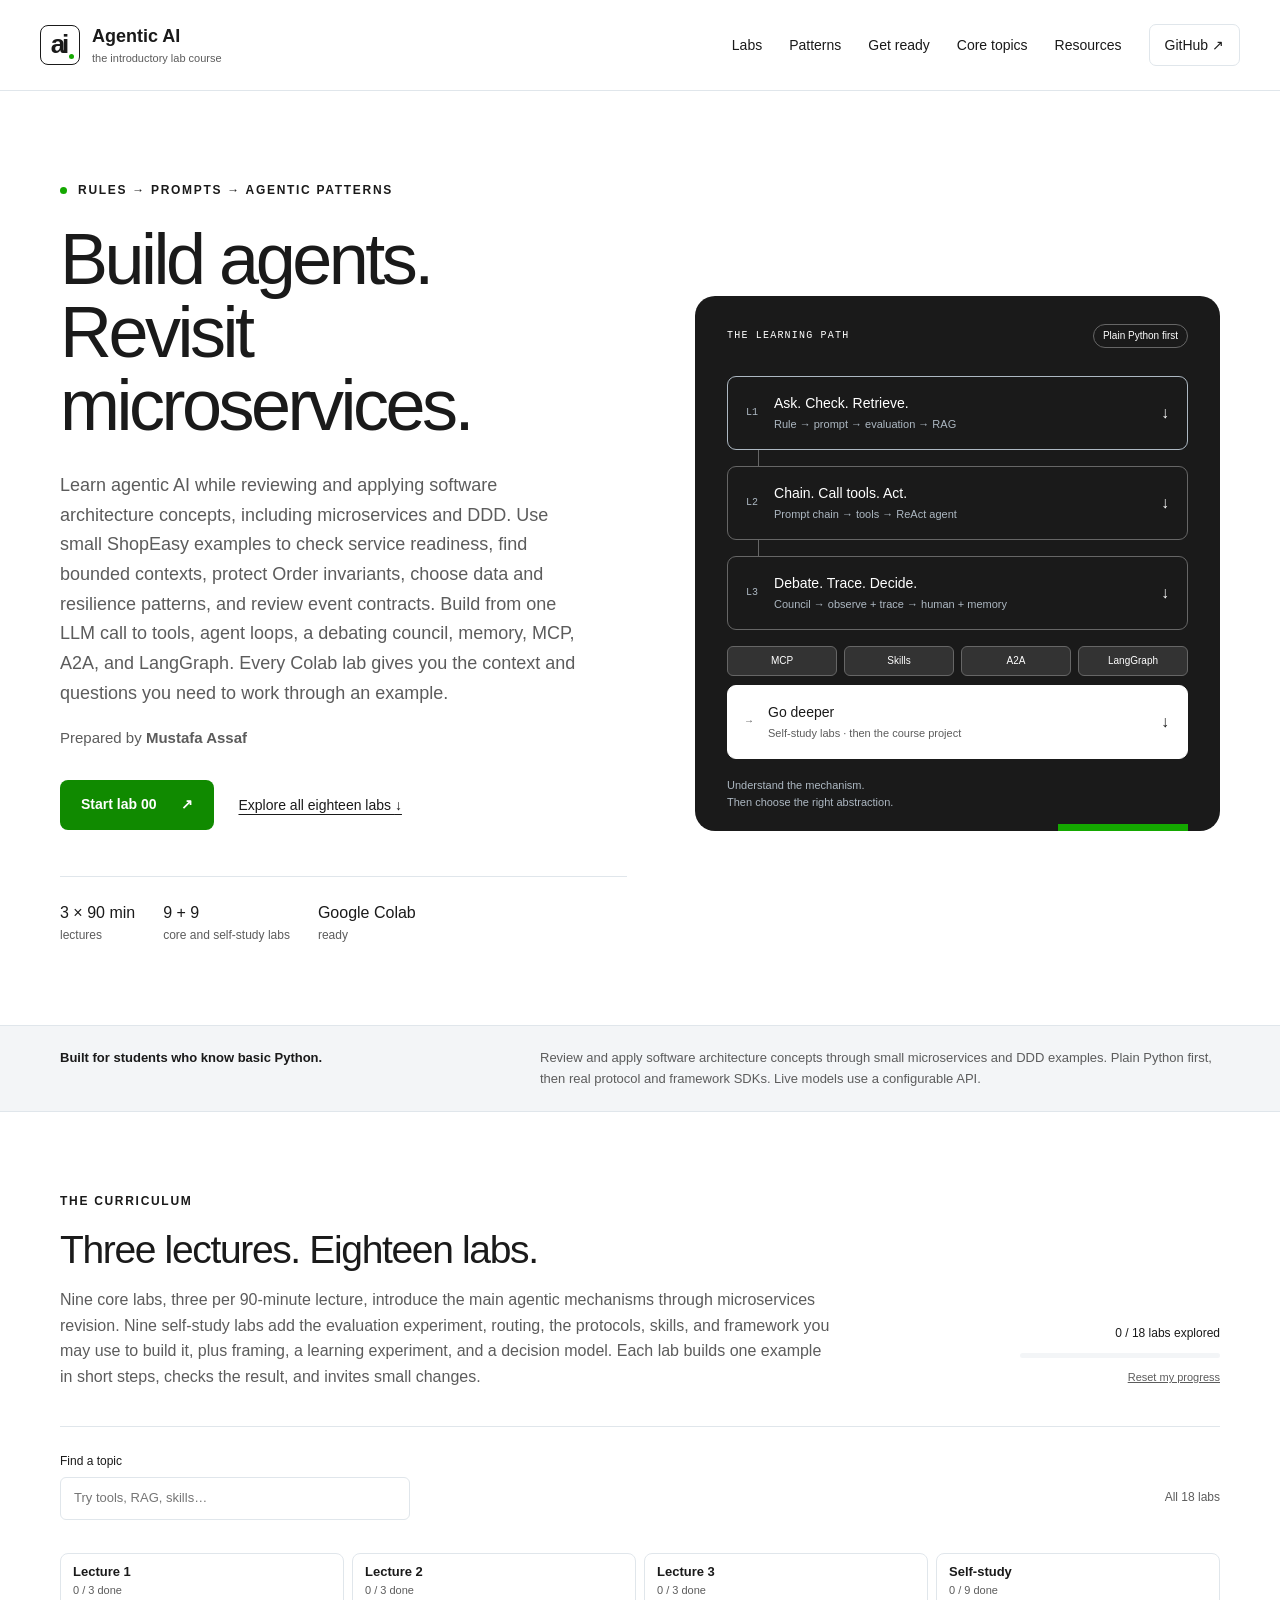
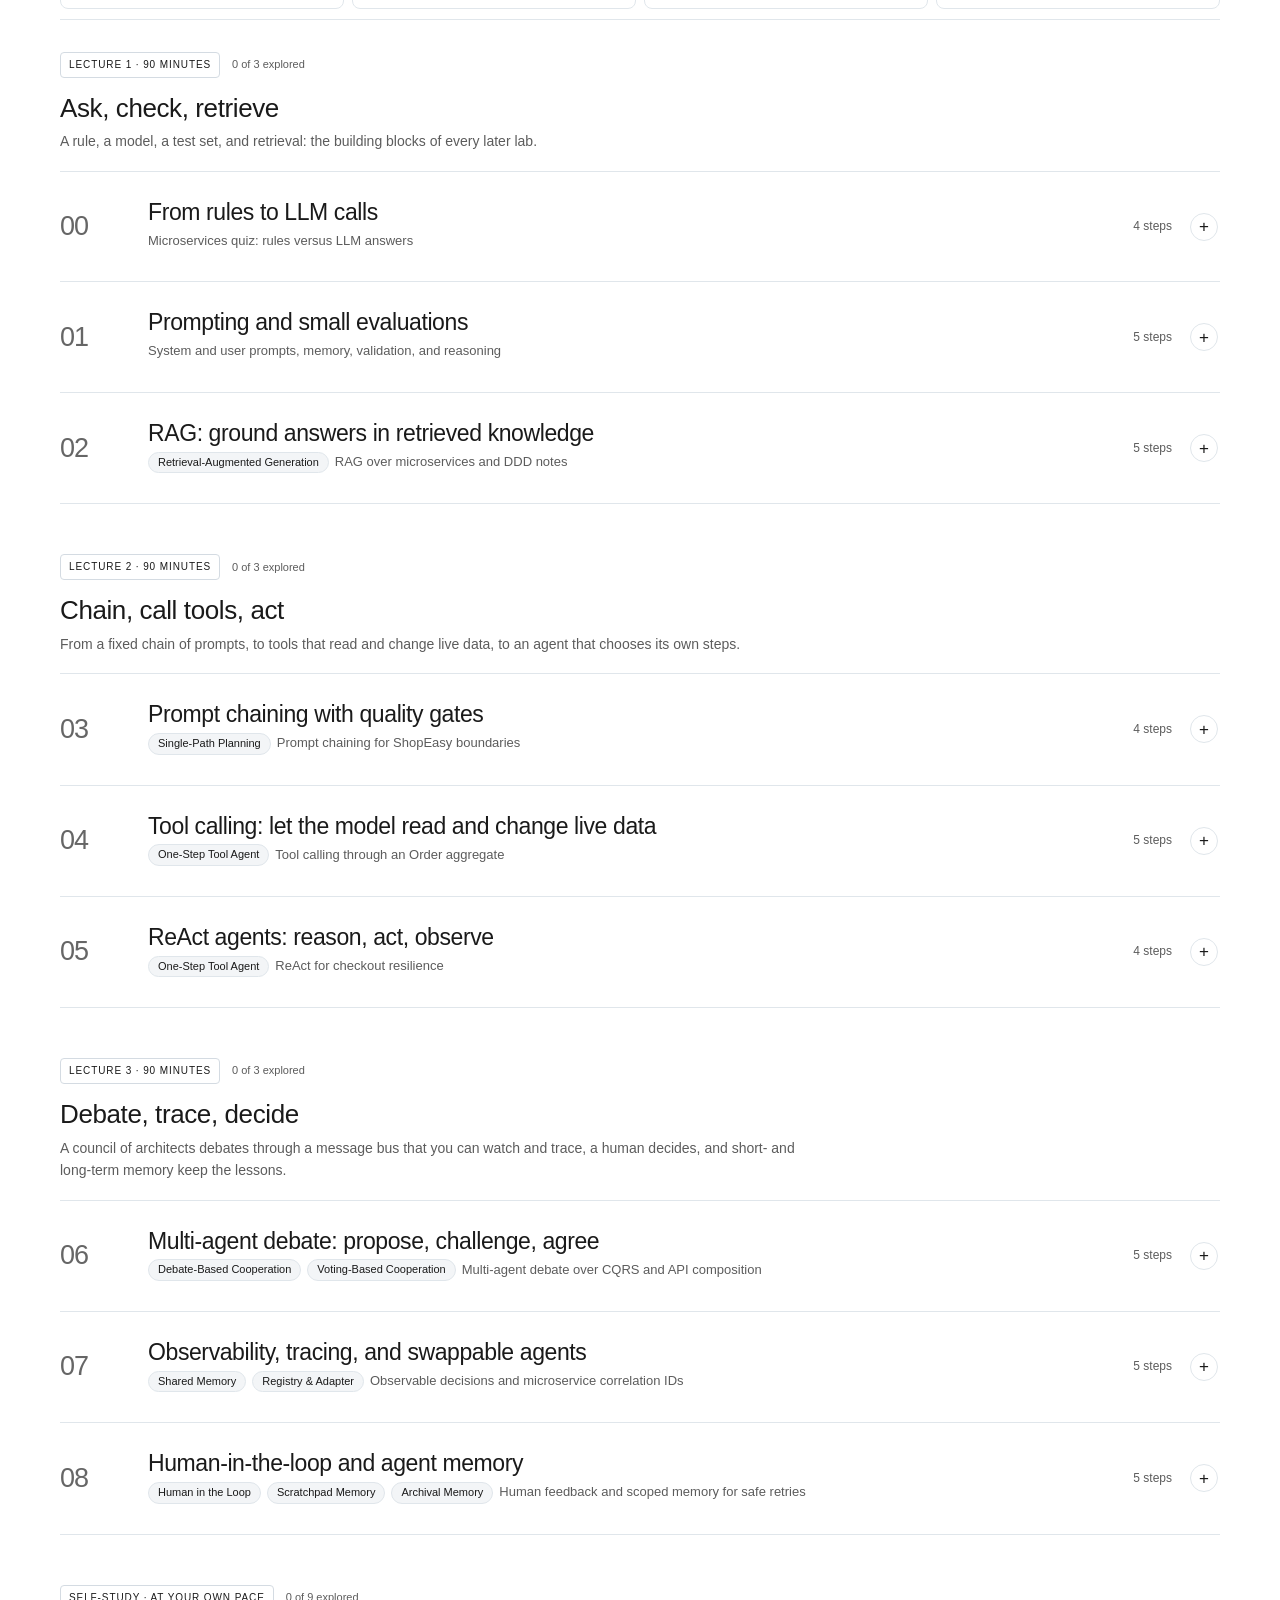
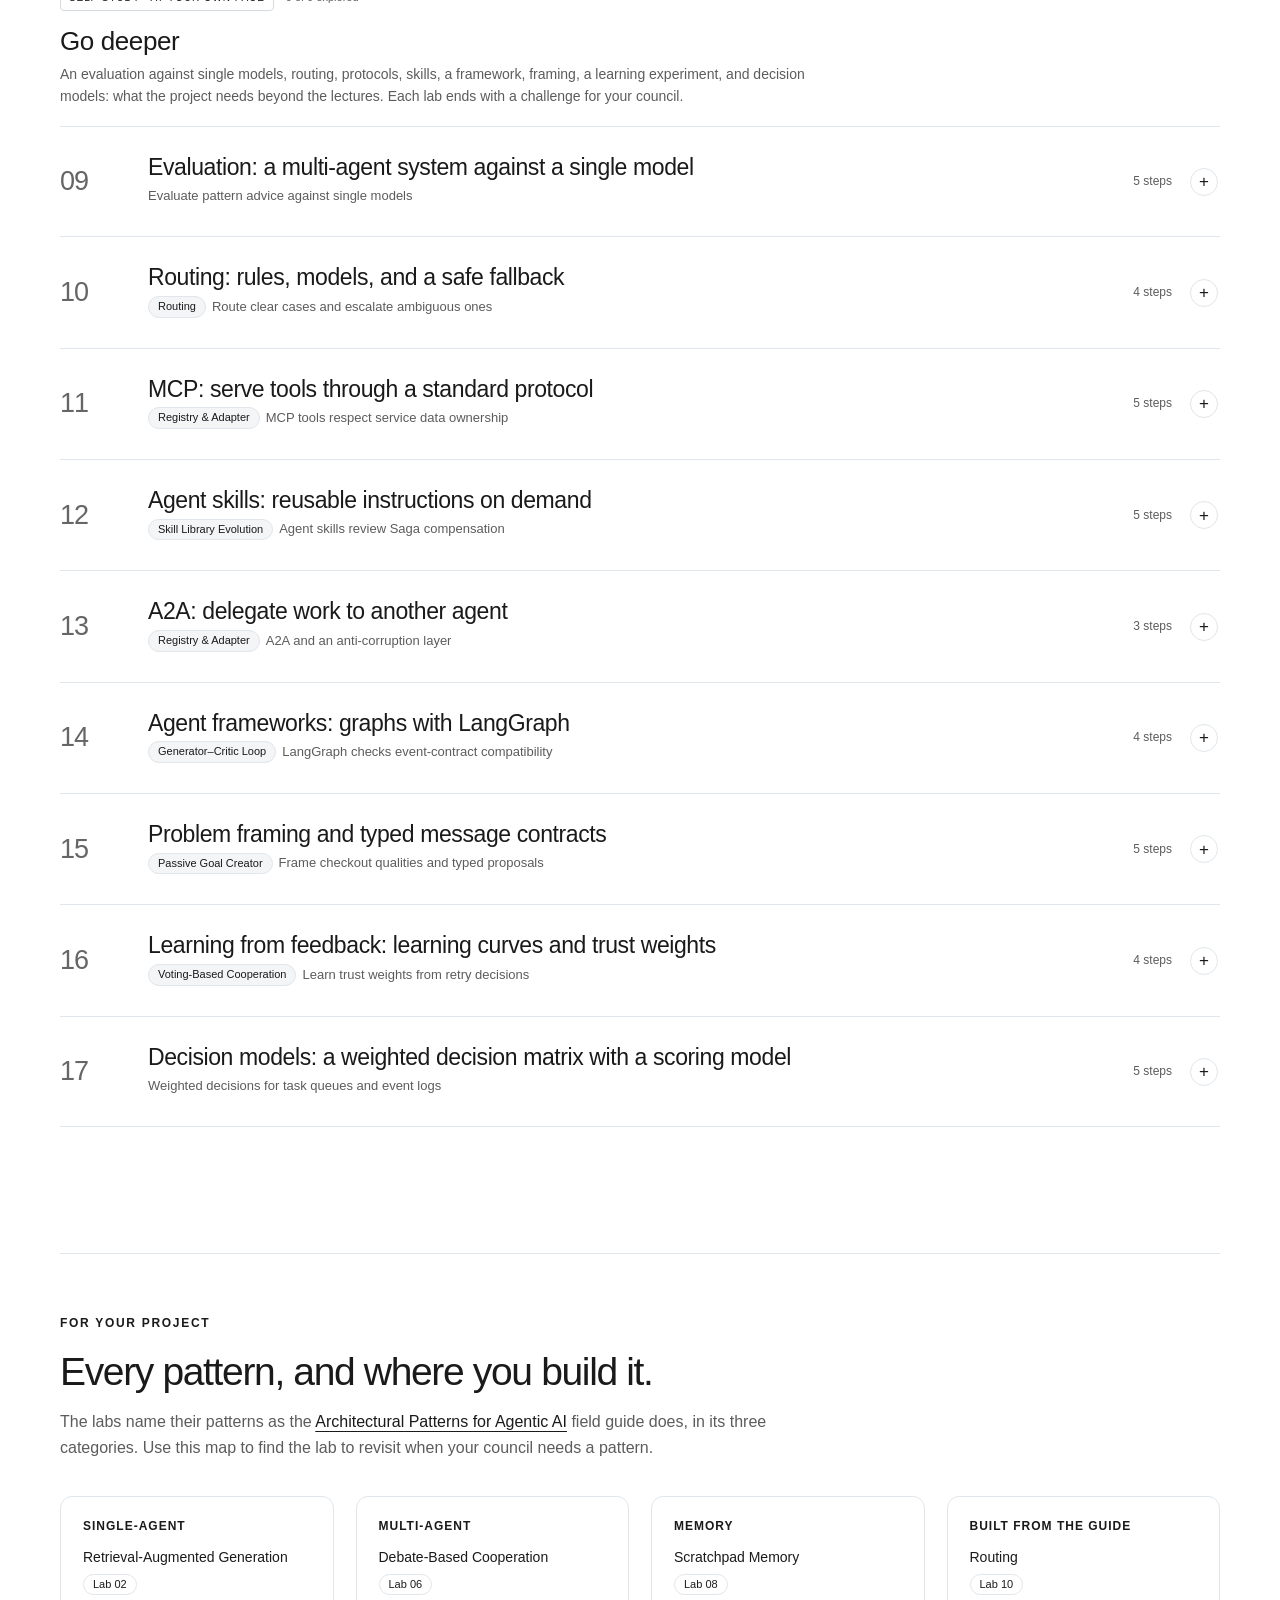
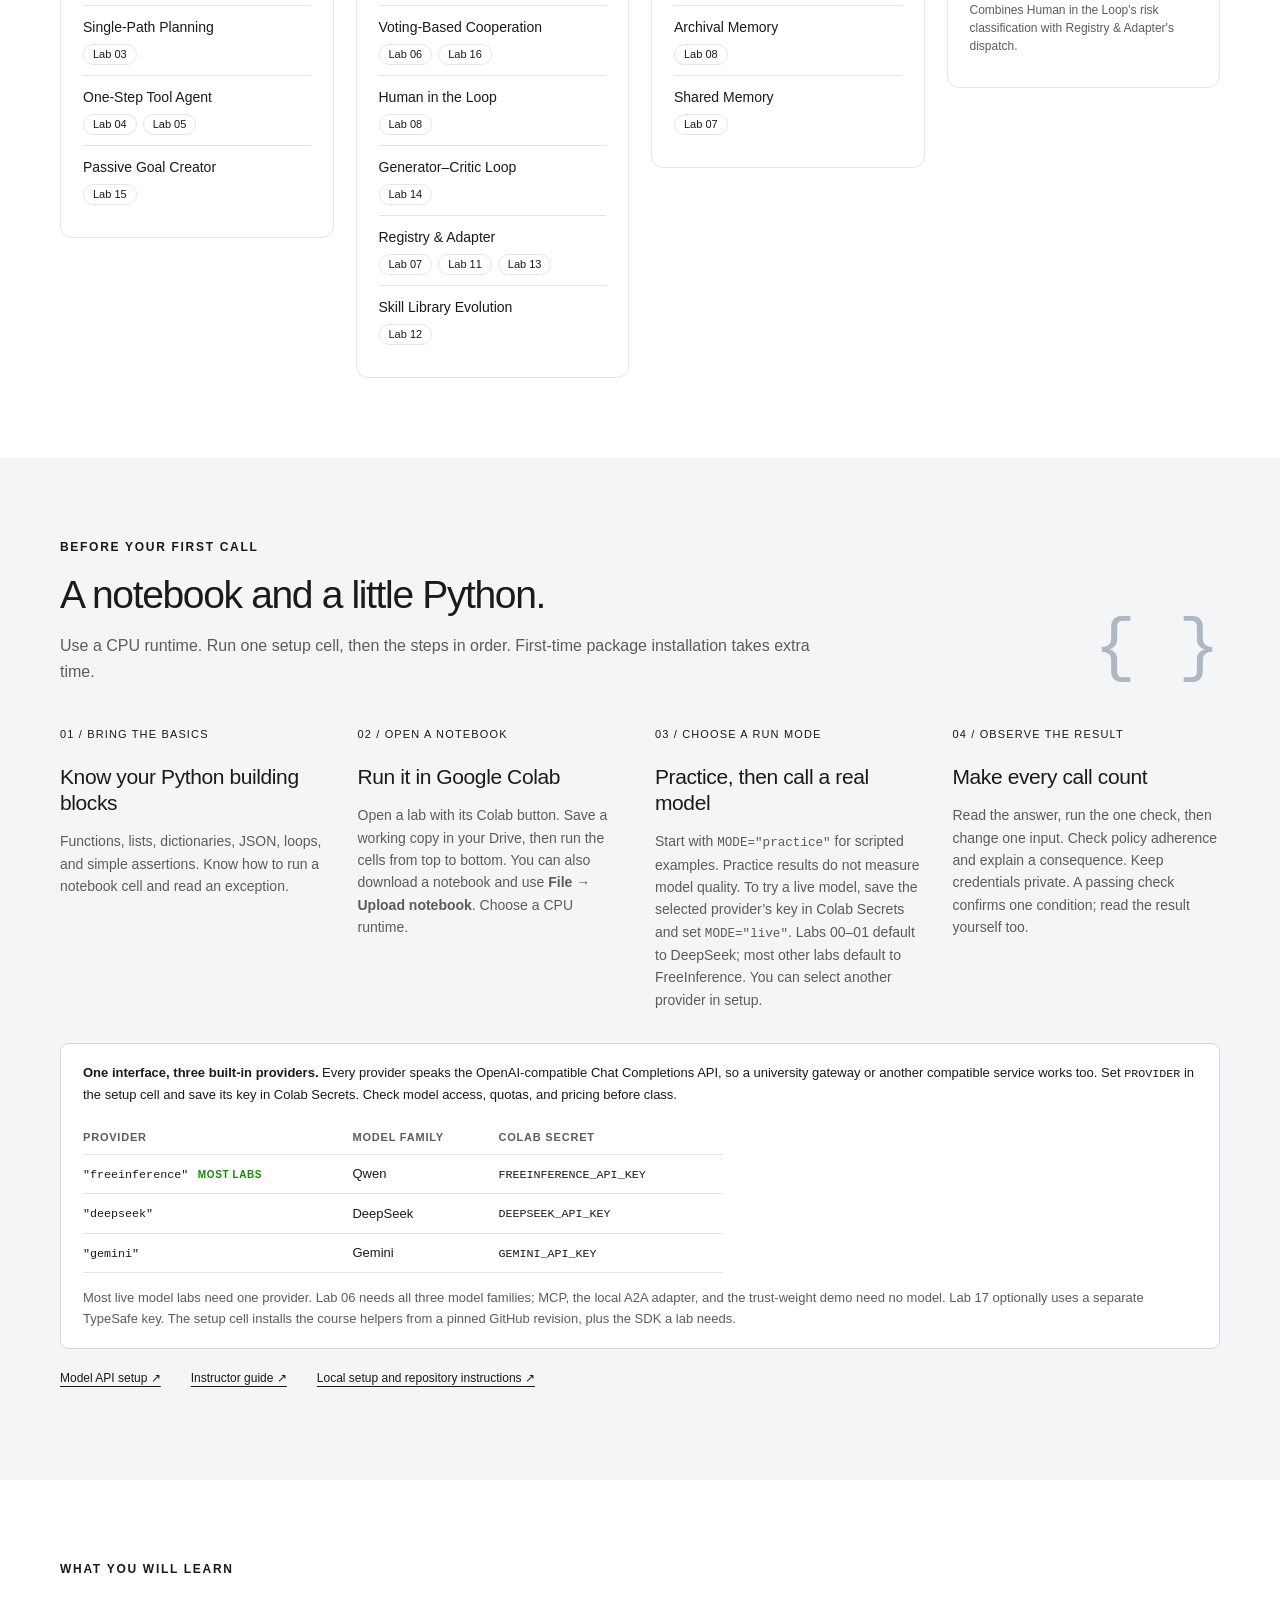
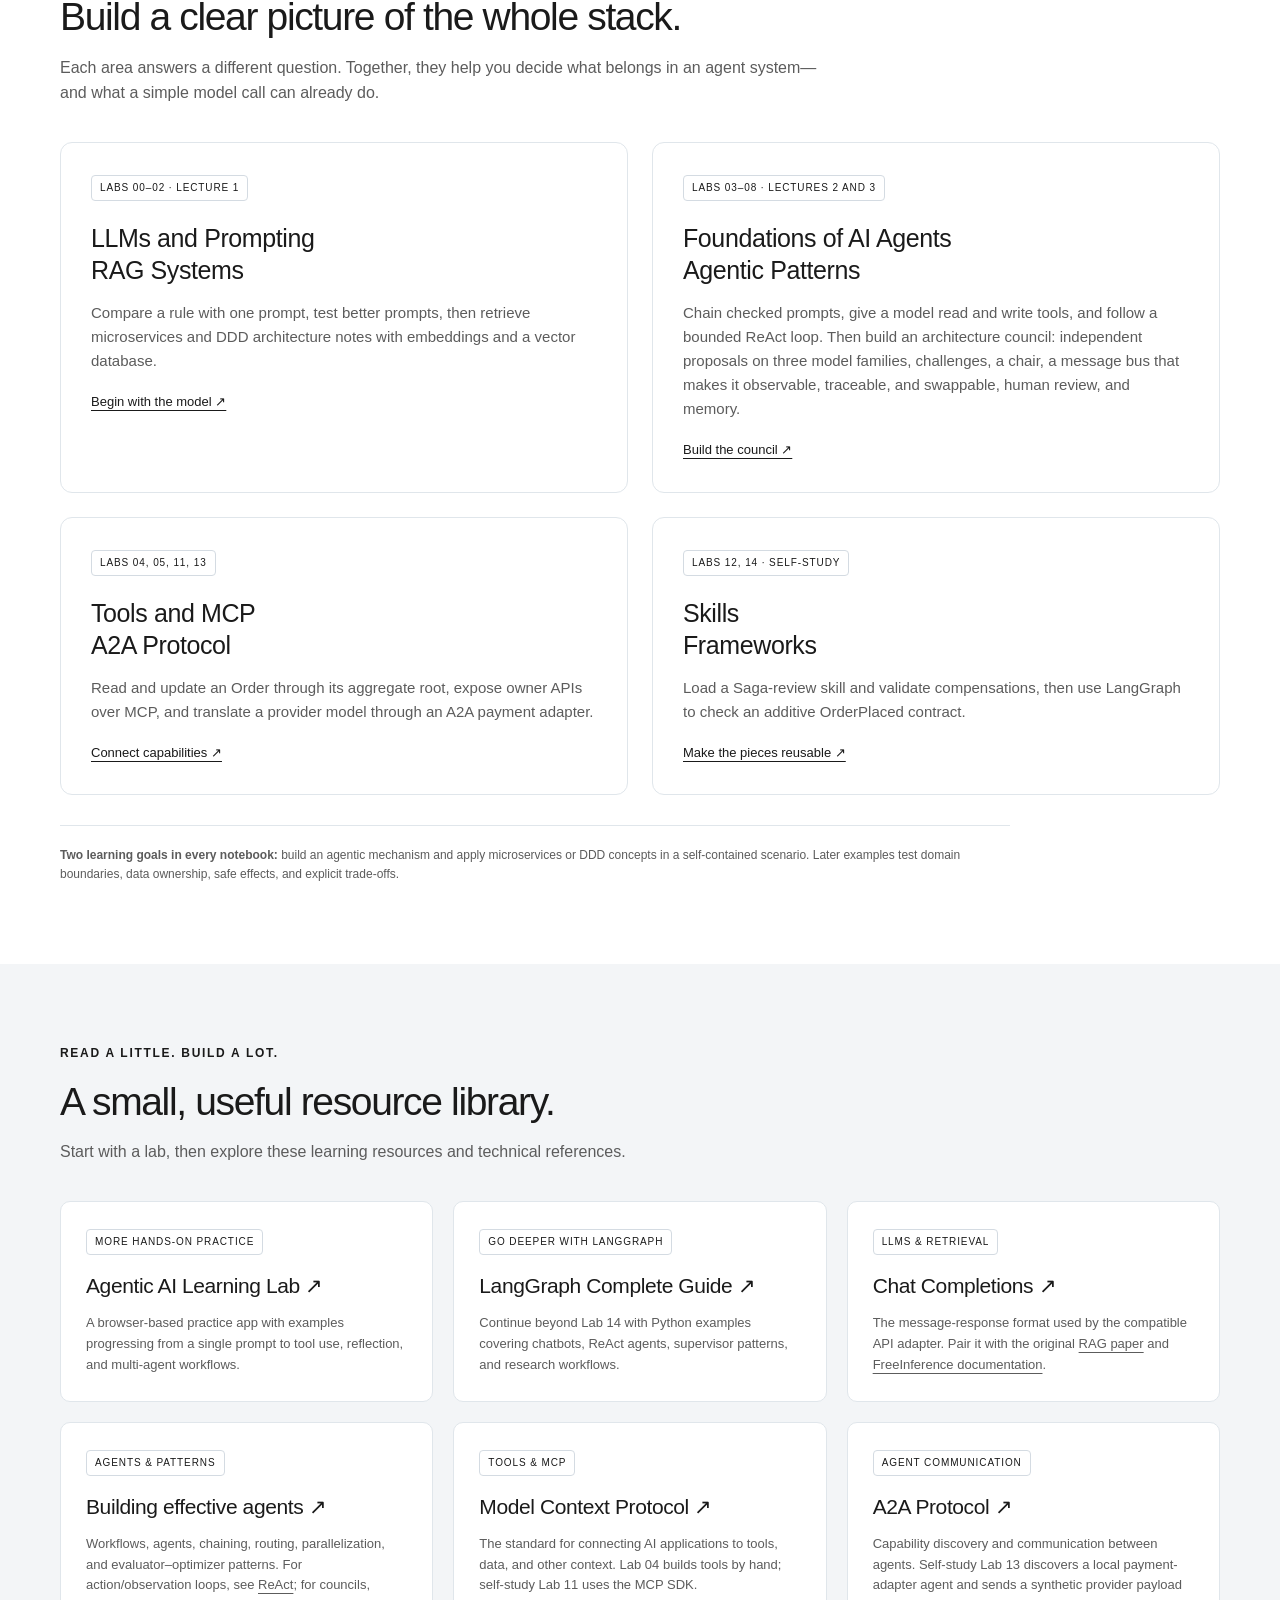
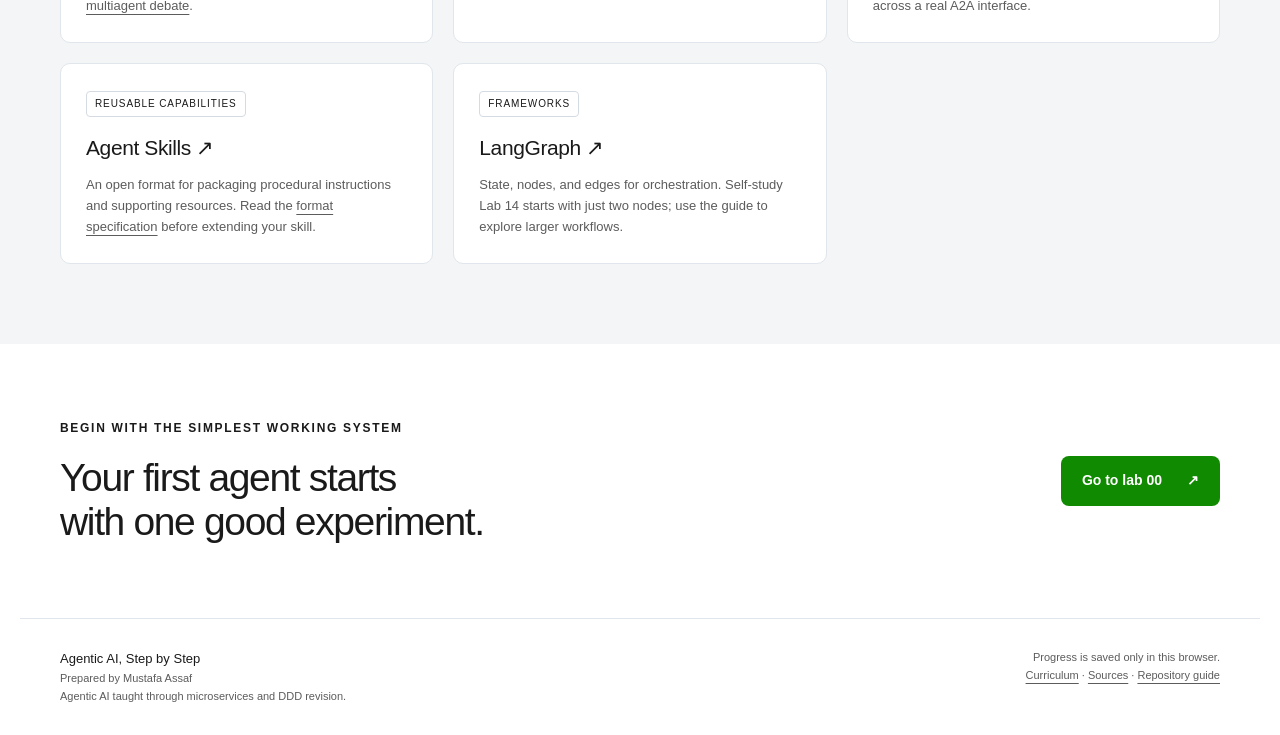
==== commit 5a3a70c7: "Add SDK and LangChain calls to first lab" ====
--- a/index.html
+++ b/index.html
@@ -53,10 +53,10 @@
 </section>
 <section class="setup-section" id="setup"><div class="wrap section">
   <div class="section-heading"><div><p class="eyebrow">Before your first call</p><h2>A notebook and a little Python.</h2><p>Use a CPU runtime. Run one setup cell, then the steps in order. First-time package installation takes extra time.</p></div><span class="large-number" aria-hidden="true">{ }</span></div>
-  <div class="setup-grid"><article><span class="step-label">01 / Bring the basics</span><h3>Know your Python building blocks</h3><p>Functions, lists, dictionaries, JSON, loops, and simple assertions. Know how to run a notebook cell and read an exception.</p></article><article><span class="step-label">02 / Open a notebook</span><h3>Run it in Google Colab</h3><p>Open a lab with its Colab button. Save a working copy in your Drive, then run the cells from top to bottom. You can also download a notebook and use <strong>File → Upload notebook</strong>. Choose a CPU runtime.</p></article><article><span class="step-label">03 / Choose a run mode</span><h3>Practice, then call a real model</h3><p>Start with <code>MODE="practice"</code> for scripted examples. Practice results do not measure model quality. To try a live model, add <code>FREEINFERENCE_API_KEY</code> to Colab Secrets and set <code>MODE="live"</code>. The helper uses FreeInference <code>qwen3.6-35b</code> by default. Other providers can be selected through <code>make_ask(...)</code>.</p></article><article><span class="step-label">04 / Observe the result</span><h3>Make every call count</h3><p>Read the answer, run the one check, then change one input. Check policy adherence and explain a consequence. Keep credentials private. A passing check confirms one condition; read the result yourself too.</p></article></div>
+  <div class="setup-grid"><article><span class="step-label">01 / Bring the basics</span><h3>Know your Python building blocks</h3><p>Functions, lists, dictionaries, JSON, loops, and simple assertions. Know how to run a notebook cell and read an exception.</p></article><article><span class="step-label">02 / Open a notebook</span><h3>Run it in Google Colab</h3><p>Open a lab with its Colab button. Save a working copy in your Drive, then run the cells from top to bottom. You can also download a notebook and use <strong>File → Upload notebook</strong>. Choose a CPU runtime.</p></article><article><span class="step-label">03 / Choose a run mode</span><h3>Practice, then call a real model</h3><p>Start with <code>MODE="practice"</code> for scripted examples. Practice results do not measure model quality. To try a live model, save the selected provider’s key in Colab Secrets and set <code>MODE="live"</code>. Labs 00–01 default to DeepSeek; most other labs default to FreeInference. You can select another provider in setup.</p></article><article><span class="step-label">04 / Observe the result</span><h3>Make every call count</h3><p>Read the answer, run the one check, then change one input. Check policy adherence and explain a consequence. Keep credentials private. A passing check confirms one condition; read the result yourself too.</p></article></div>
   <div class="notice providers"><p><strong>One interface, three built-in providers.</strong> Every provider speaks the OpenAI-compatible Chat Completions API, so a university gateway or another compatible service works too. Set <code>PROVIDER</code> in the setup cell and save its key in Colab Secrets. Check model access, quotas, and pricing before class.</p>
     <table><thead><tr><th scope="col">PROVIDER</th><th scope="col">Model family</th><th scope="col">Colab secret</th></tr></thead><tbody>
-      <tr><td><code>"freeinference"</code> <span class="default-tag">default</span></td><td>Qwen</td><td><code>FREEINFERENCE_API_KEY</code></td></tr>
+      <tr><td><code>"freeinference"</code> <span class="default-tag">most labs</span></td><td>Qwen</td><td><code>FREEINFERENCE_API_KEY</code></td></tr>
       <tr><td><code>"deepseek"</code></td><td>DeepSeek</td><td><code>DEEPSEEK_API_KEY</code></td></tr>
       <tr><td><code>"gemini"</code></td><td>Gemini</td><td><code>GEMINI_API_KEY</code></td></tr>
     </tbody></table>
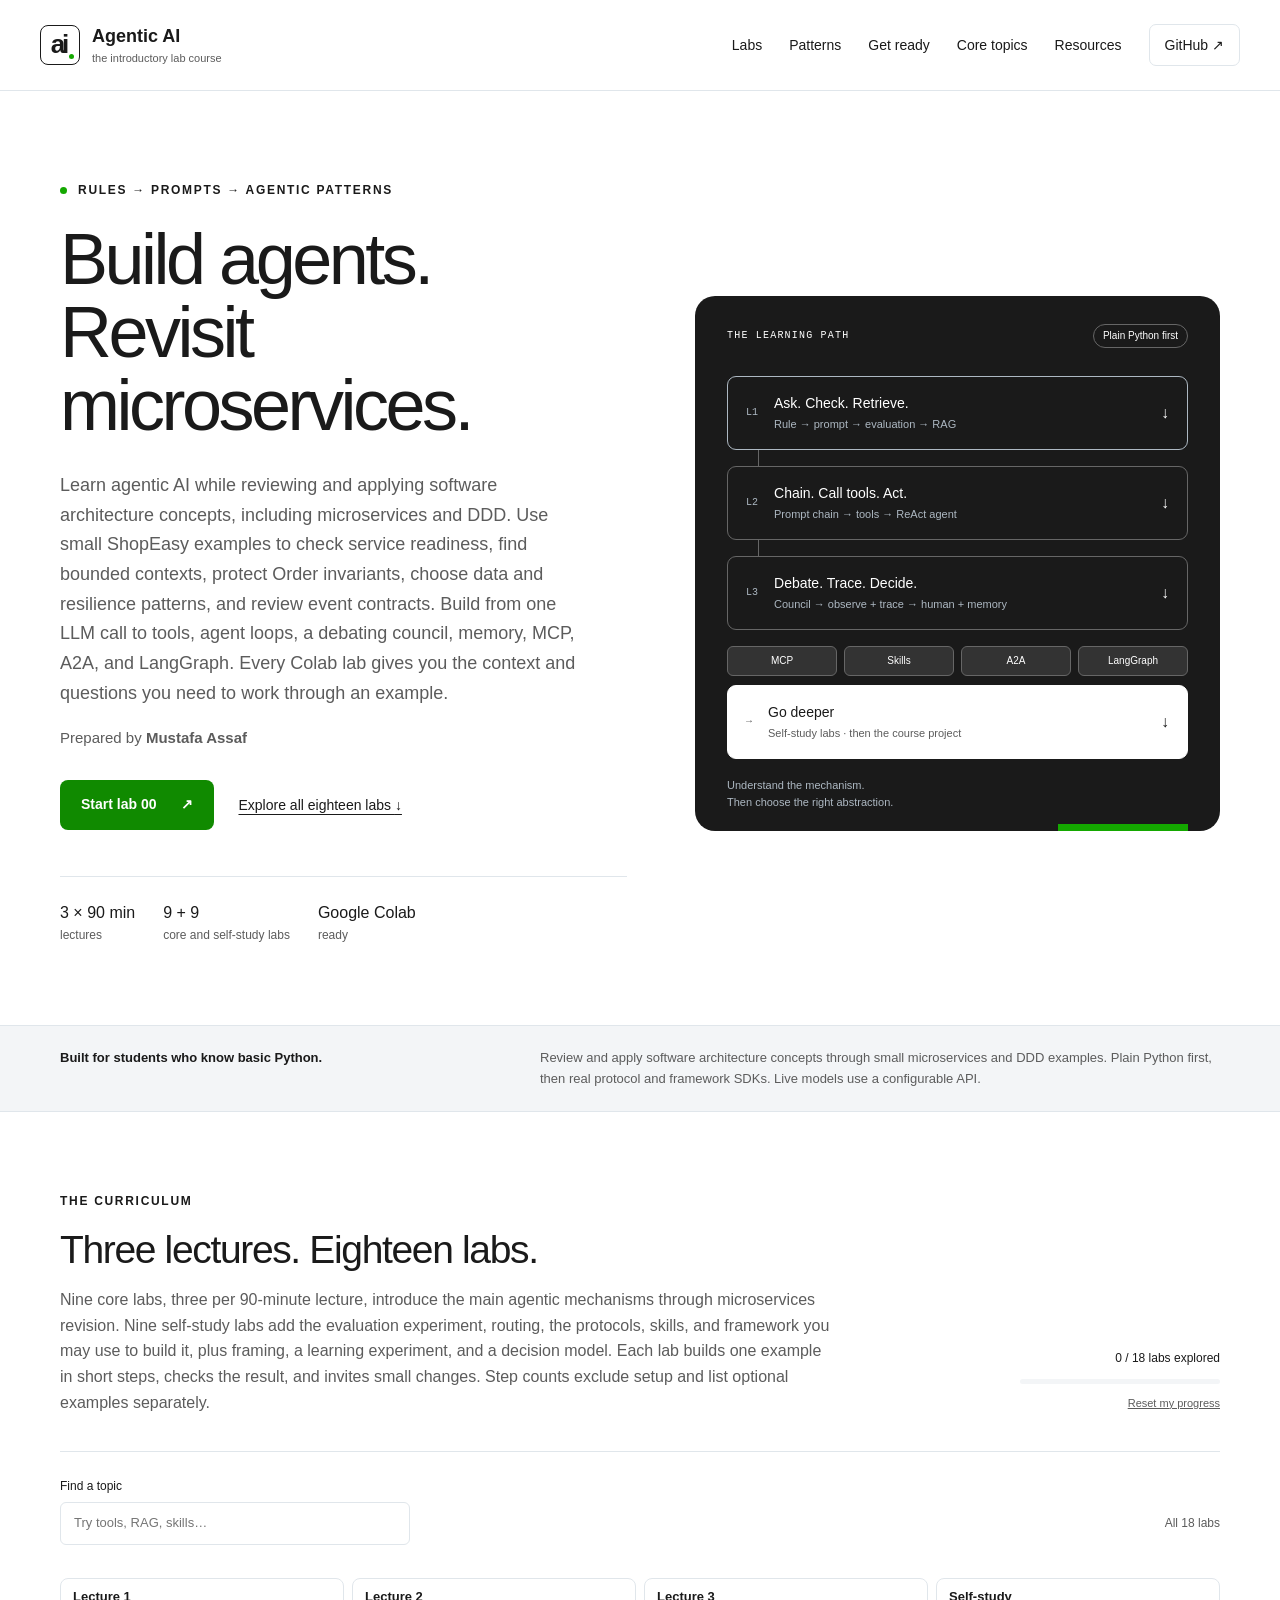
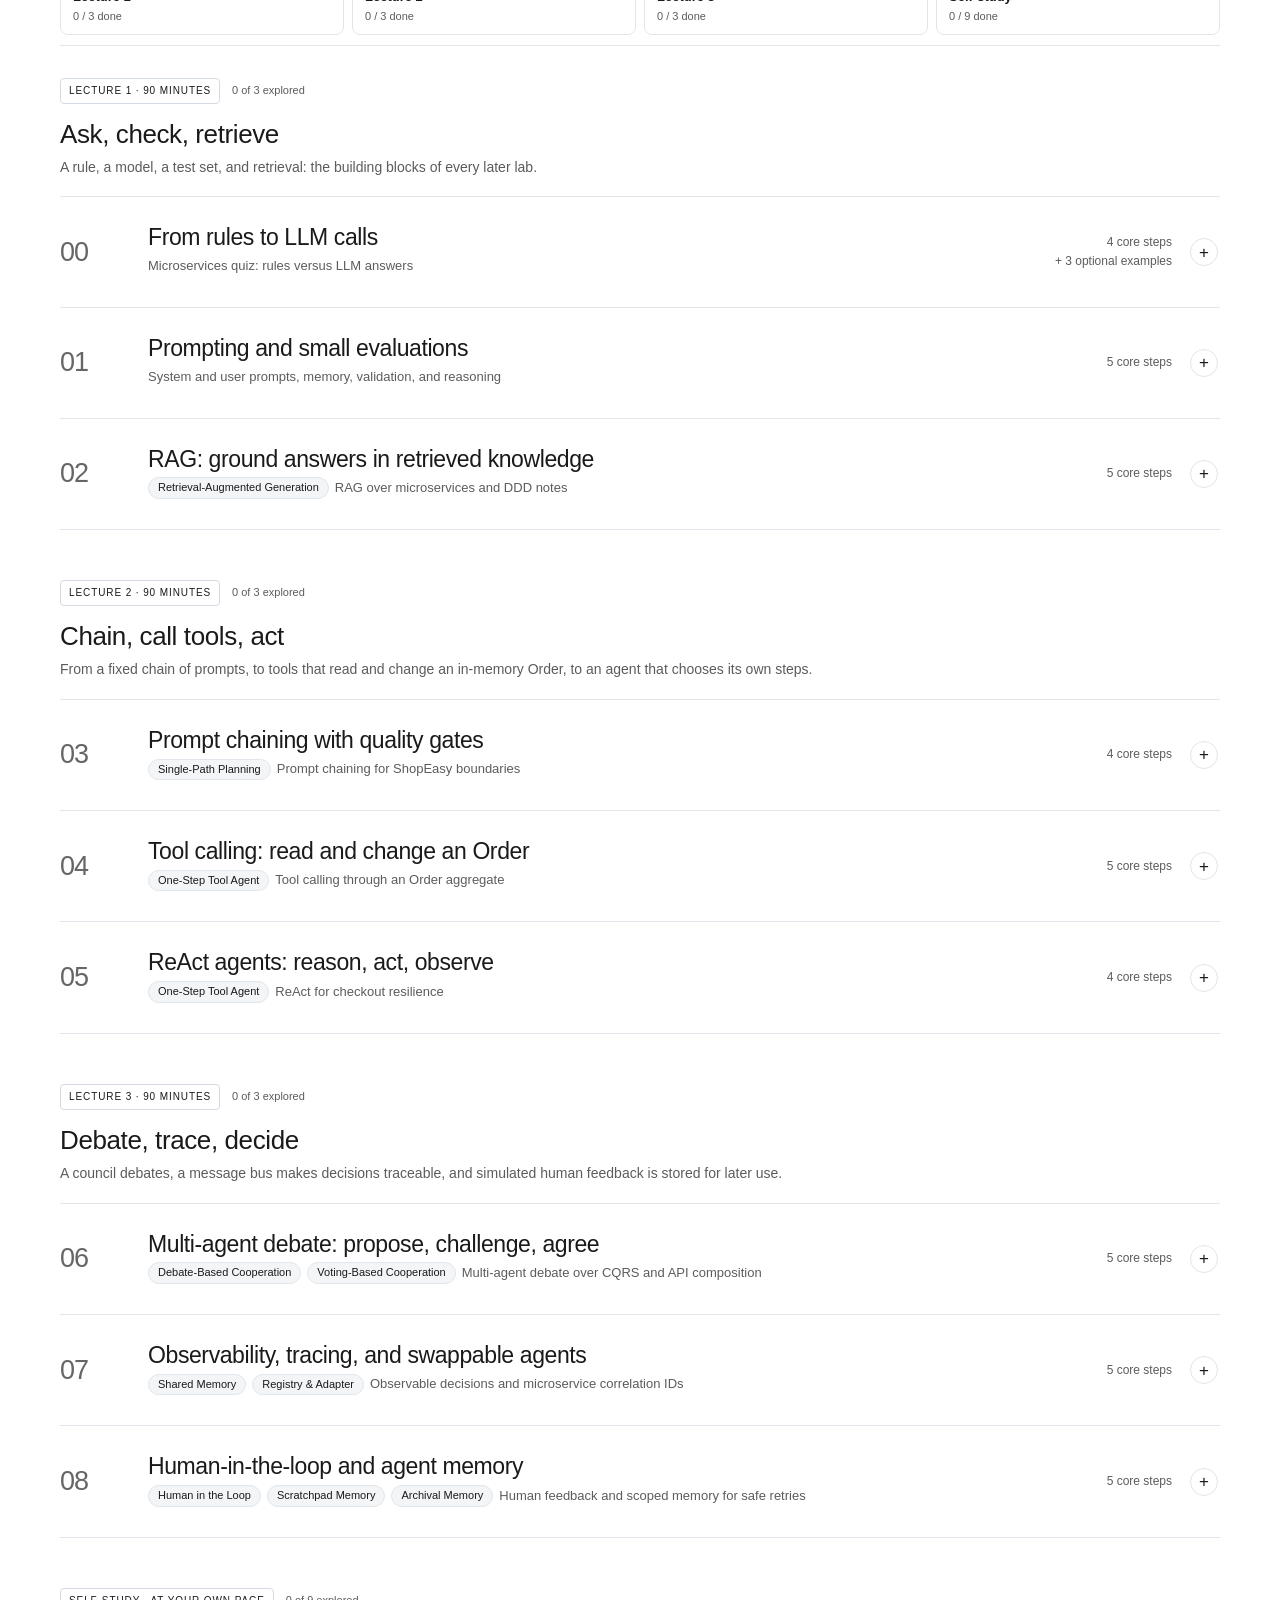
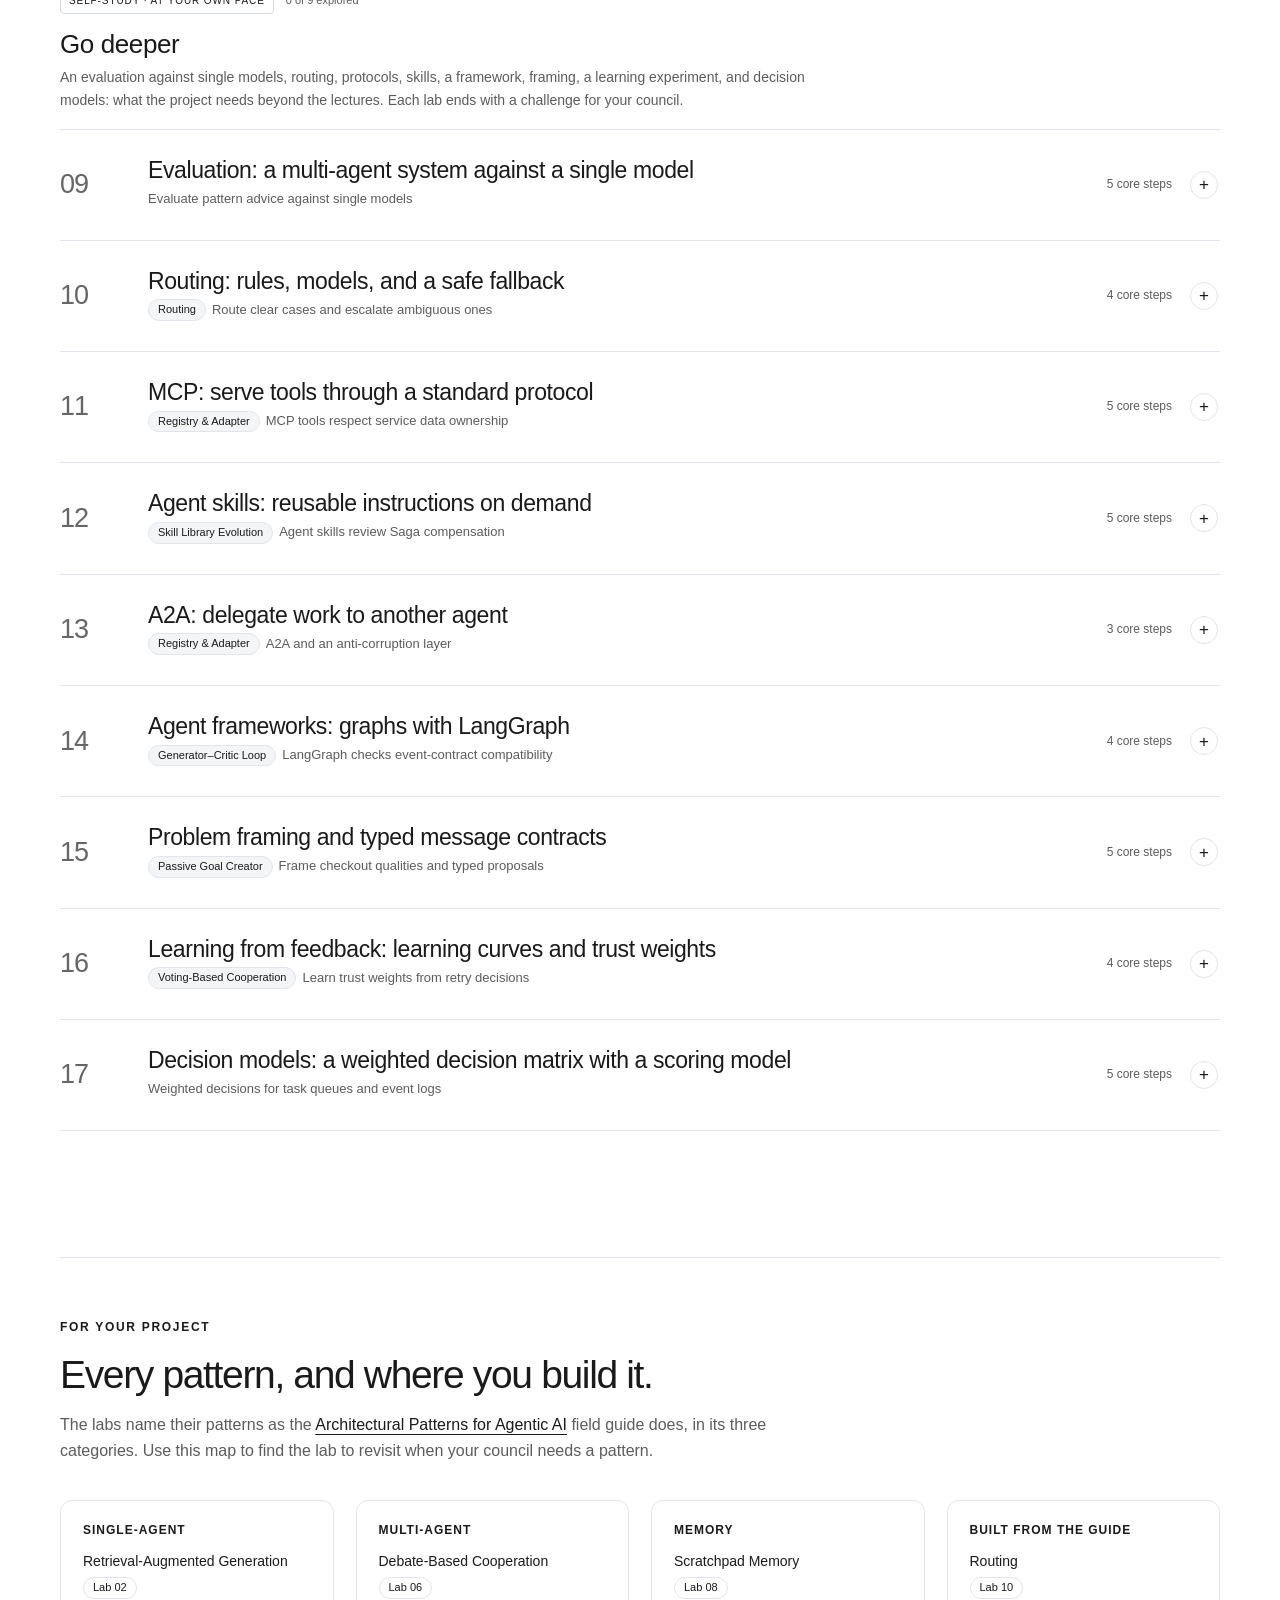
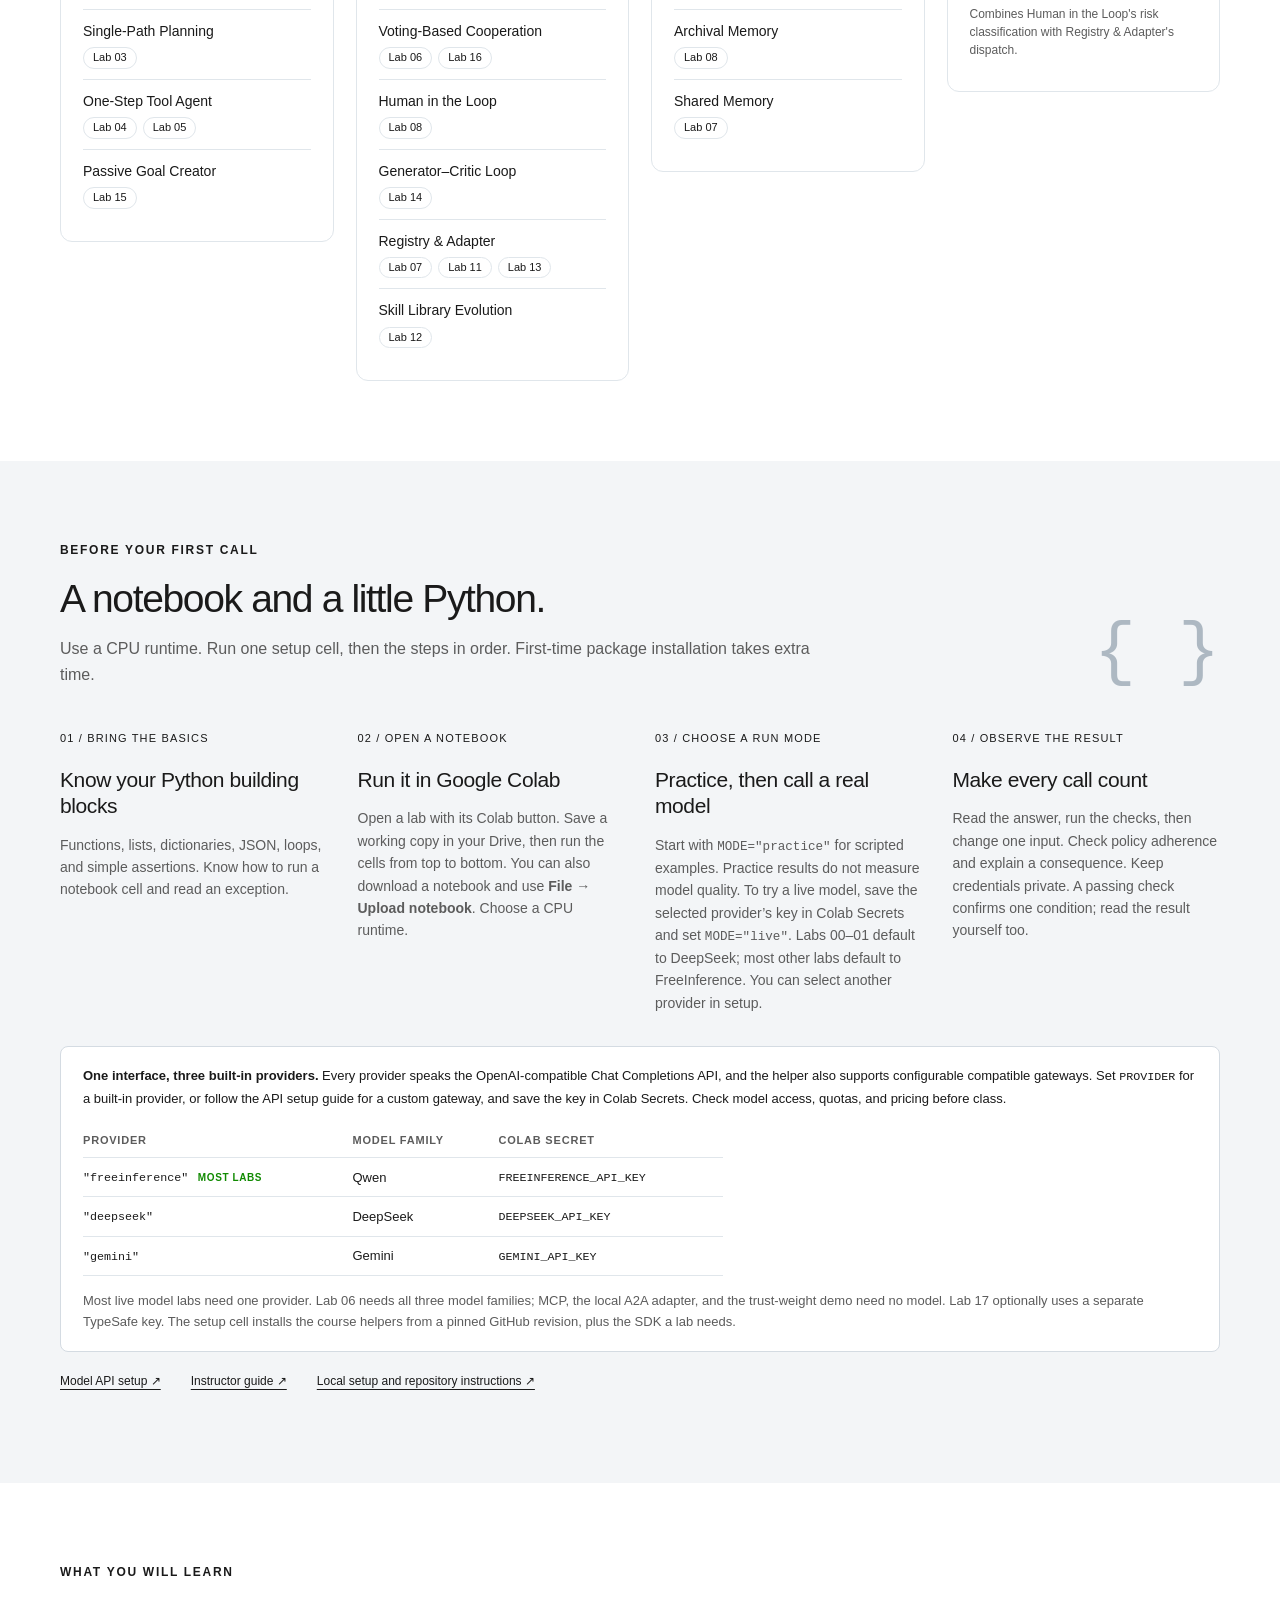
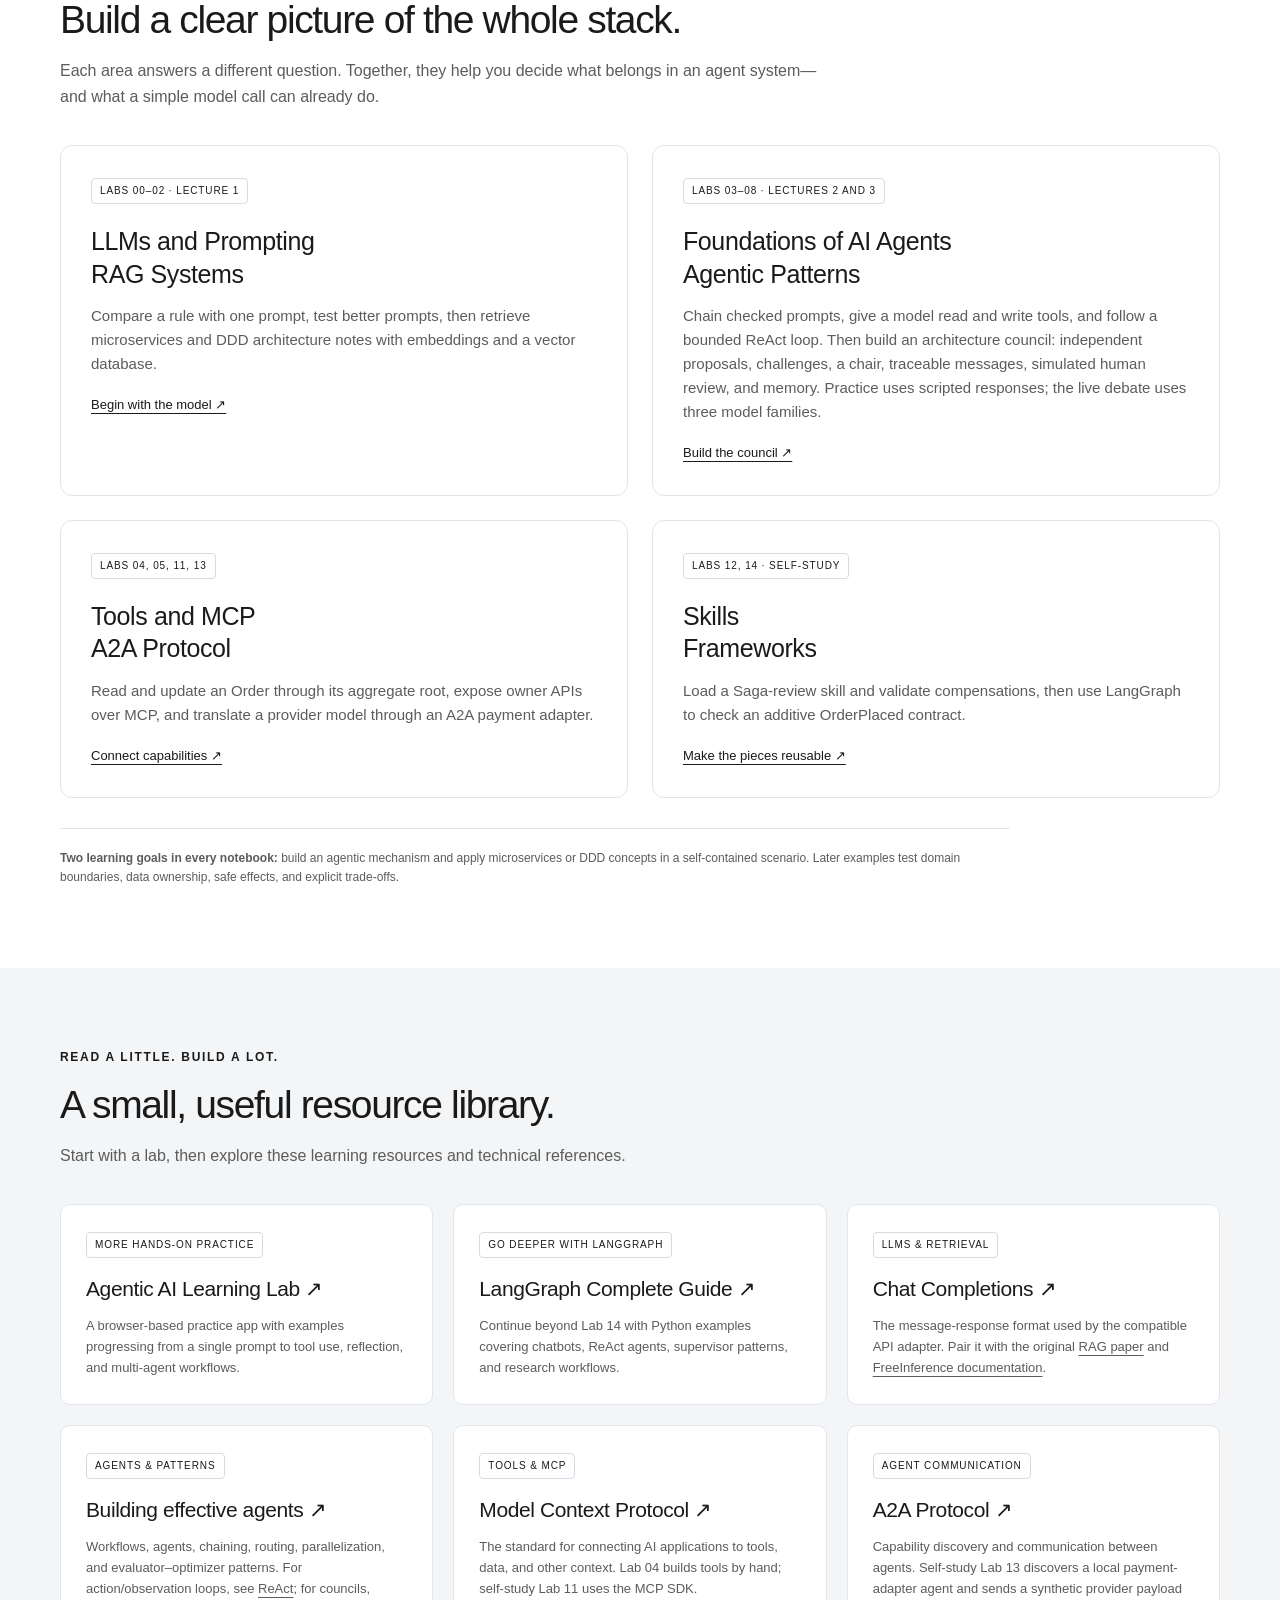
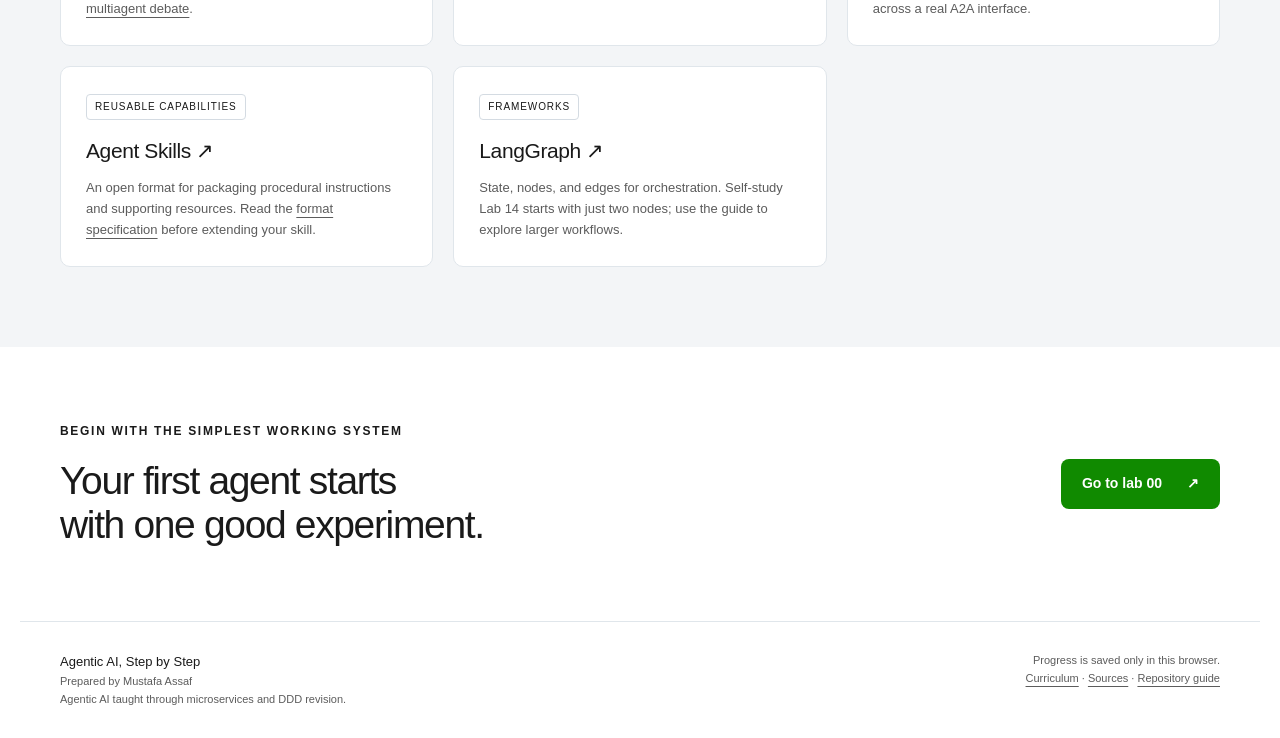
==== commit 441b83a4: "Clarify course descriptions and lab step counts" ====
--- a/index.html
+++ b/index.html
@@ -42,7 +42,7 @@
 </section>
 <div class="intro-band"><div class="wrap"><p>Built for students who know basic Python.</p><p>Review and apply software architecture concepts through small microservices and DDD examples. Plain Python first, then real protocol and framework SDKs. Live models use a configurable API.</p></div></div>
 <section class="wrap section" id="labs">
-  <div class="section-heading"><div><p class="eyebrow">The curriculum</p><h2>Three lectures. Eighteen labs.</h2><p>Nine core labs, three per 90-minute lecture, introduce the main agentic mechanisms through microservices revision. Nine self-study labs add the evaluation experiment, routing, the protocols, skills, and framework you may use to build it, plus framing, a learning experiment, and a decision model. Each lab builds one example in short steps, checks the result, and invites small changes.</p></div><div class="progress-block"><span id="progress-label">0 / 18 labs explored</span><progress id="course-progress" value="0" max="18" aria-labelledby="progress-label"></progress><button class="quiet-button" id="reset-progress" type="button">Reset my progress</button></div></div>
+  <div class="section-heading"><div><p class="eyebrow">The curriculum</p><h2>Three lectures. Eighteen labs.</h2><p>Nine core labs, three per 90-minute lecture, introduce the main agentic mechanisms through microservices revision. Nine self-study labs add the evaluation experiment, routing, the protocols, skills, and framework you may use to build it, plus framing, a learning experiment, and a decision model. Each lab builds one example in short steps, checks the result, and invites small changes. Step counts exclude setup and list optional examples separately.</p></div><div class="progress-block"><span id="progress-label">0 / 18 labs explored</span><progress id="course-progress" value="0" max="18" aria-labelledby="progress-label"></progress><button class="quiet-button" id="reset-progress" type="button">Reset my progress</button></div></div>
   <div class="curriculum-tools"><label for="lab-search">Find a topic <input id="lab-search" type="search" placeholder="Try tools, RAG, skills…" autocomplete="off"></label><p id="filter-status" role="status">All 18 labs</p></div>
   <div id="lab-list"></div>
   <noscript><p class="notice">Enable JavaScript to read the expandable lesson notes. Every notebook is also available in the <a href="notebooks/">notebooks folder</a>, and the complete sequence is in the <a href="docs/curriculum.md">curriculum guide</a>.</p></noscript>
@@ -53,8 +53,8 @@
 </section>
 <section class="setup-section" id="setup"><div class="wrap section">
   <div class="section-heading"><div><p class="eyebrow">Before your first call</p><h2>A notebook and a little Python.</h2><p>Use a CPU runtime. Run one setup cell, then the steps in order. First-time package installation takes extra time.</p></div><span class="large-number" aria-hidden="true">{ }</span></div>
-  <div class="setup-grid"><article><span class="step-label">01 / Bring the basics</span><h3>Know your Python building blocks</h3><p>Functions, lists, dictionaries, JSON, loops, and simple assertions. Know how to run a notebook cell and read an exception.</p></article><article><span class="step-label">02 / Open a notebook</span><h3>Run it in Google Colab</h3><p>Open a lab with its Colab button. Save a working copy in your Drive, then run the cells from top to bottom. You can also download a notebook and use <strong>File → Upload notebook</strong>. Choose a CPU runtime.</p></article><article><span class="step-label">03 / Choose a run mode</span><h3>Practice, then call a real model</h3><p>Start with <code>MODE="practice"</code> for scripted examples. Practice results do not measure model quality. To try a live model, save the selected provider’s key in Colab Secrets and set <code>MODE="live"</code>. Labs 00–01 default to DeepSeek; most other labs default to FreeInference. You can select another provider in setup.</p></article><article><span class="step-label">04 / Observe the result</span><h3>Make every call count</h3><p>Read the answer, run the one check, then change one input. Check policy adherence and explain a consequence. Keep credentials private. A passing check confirms one condition; read the result yourself too.</p></article></div>
-  <div class="notice providers"><p><strong>One interface, three built-in providers.</strong> Every provider speaks the OpenAI-compatible Chat Completions API, so a university gateway or another compatible service works too. Set <code>PROVIDER</code> in the setup cell and save its key in Colab Secrets. Check model access, quotas, and pricing before class.</p>
+  <div class="setup-grid"><article><span class="step-label">01 / Bring the basics</span><h3>Know your Python building blocks</h3><p>Functions, lists, dictionaries, JSON, loops, and simple assertions. Know how to run a notebook cell and read an exception.</p></article><article><span class="step-label">02 / Open a notebook</span><h3>Run it in Google Colab</h3><p>Open a lab with its Colab button. Save a working copy in your Drive, then run the cells from top to bottom. You can also download a notebook and use <strong>File → Upload notebook</strong>. Choose a CPU runtime.</p></article><article><span class="step-label">03 / Choose a run mode</span><h3>Practice, then call a real model</h3><p>Start with <code>MODE="practice"</code> for scripted examples. Practice results do not measure model quality. To try a live model, save the selected provider’s key in Colab Secrets and set <code>MODE="live"</code>. Labs 00–01 default to DeepSeek; most other labs default to FreeInference. You can select another provider in setup.</p></article><article><span class="step-label">04 / Observe the result</span><h3>Make every call count</h3><p>Read the answer, run the checks, then change one input. Check policy adherence and explain a consequence. Keep credentials private. A passing check confirms one condition; read the result yourself too.</p></article></div>
+  <div class="notice providers"><p><strong>One interface, three built-in providers.</strong> Every provider speaks the OpenAI-compatible Chat Completions API, and the helper also supports configurable compatible gateways. Set <code>PROVIDER</code> for a built-in provider, or follow the API setup guide for a custom gateway, and save the key in Colab Secrets. Check model access, quotas, and pricing before class.</p>
     <table><thead><tr><th scope="col">PROVIDER</th><th scope="col">Model family</th><th scope="col">Colab secret</th></tr></thead><tbody>
       <tr><td><code>"freeinference"</code> <span class="default-tag">most labs</span></td><td>Qwen</td><td><code>FREEINFERENCE_API_KEY</code></td></tr>
       <tr><td><code>"deepseek"</code></td><td>DeepSeek</td><td><code>DEEPSEEK_API_KEY</code></td></tr>
@@ -67,7 +67,7 @@
   <div class="section-heading"><div><p class="eyebrow">What you will learn</p><h2>Build a clear picture of the whole stack.</h2><p>Each area answers a different question. Together, they help you decide what belongs in an agent system—and what a simple model call can already do.</p></div></div>
   <div class="topic-grid">
     <article><span class="tag">Labs 00–02 · Lecture 1</span><h3>LLMs and Prompting<br>RAG Systems</h3><p>Compare a rule with one prompt, test better prompts, then retrieve microservices and DDD architecture notes with embeddings and a vector database.</p><a class="text-link" href="#lab-00">Begin with the model ↗</a></article>
-    <article><span class="tag">Labs 03–08 · Lectures 2 and 3</span><h3>Foundations of AI Agents<br>Agentic Patterns</h3><p>Chain checked prompts, give a model read and write tools, and follow a bounded ReAct loop. Then build an architecture council: independent proposals on three model families, challenges, a chair, a message bus that makes it observable, traceable, and swappable, human review, and memory.</p><a class="text-link" href="#lab-03">Build the council ↗</a></article>
+    <article><span class="tag">Labs 03–08 · Lectures 2 and 3</span><h3>Foundations of AI Agents<br>Agentic Patterns</h3><p>Chain checked prompts, give a model read and write tools, and follow a bounded ReAct loop. Then build an architecture council: independent proposals, challenges, a chair, traceable messages, simulated human review, and memory. Practice uses scripted responses; the live debate uses three model families.</p><a class="text-link" href="#lab-03">Build the council ↗</a></article>
     <article><span class="tag">Labs 04, 05, 11, 13</span><h3>Tools and MCP<br>A2A Protocol</h3><p>Read and update an Order through its aggregate root, expose owner APIs over MCP, and translate a provider model through an A2A payment adapter.</p><a class="text-link" href="#lab-04">Connect capabilities ↗</a></article>
     <article><span class="tag">Labs 12, 14 · Self-study</span><h3>Skills<br>Frameworks</h3><p>Load a Saga-review skill and validate compensations, then use LangGraph to check an additive OrderPlaced contract.</p><a class="text-link" href="#lab-12">Make the pieces reusable ↗</a></article>
   </div>
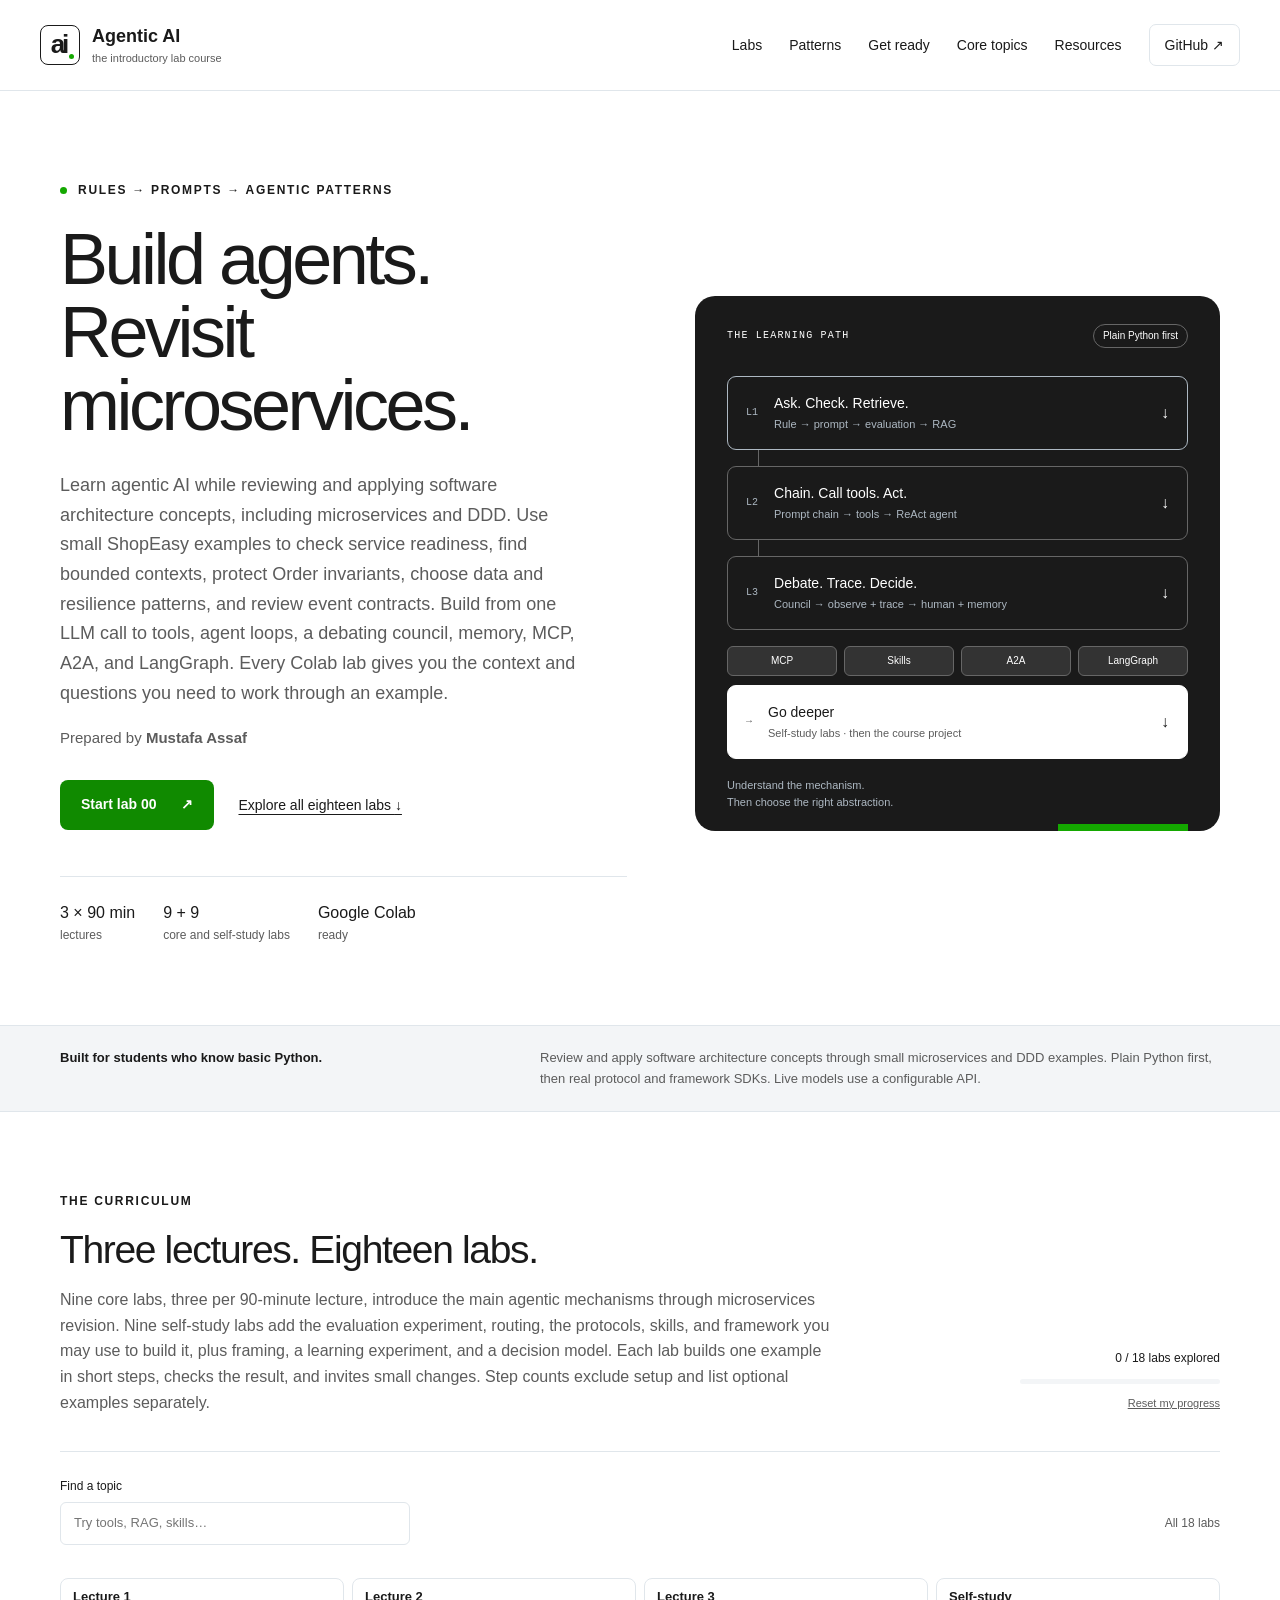
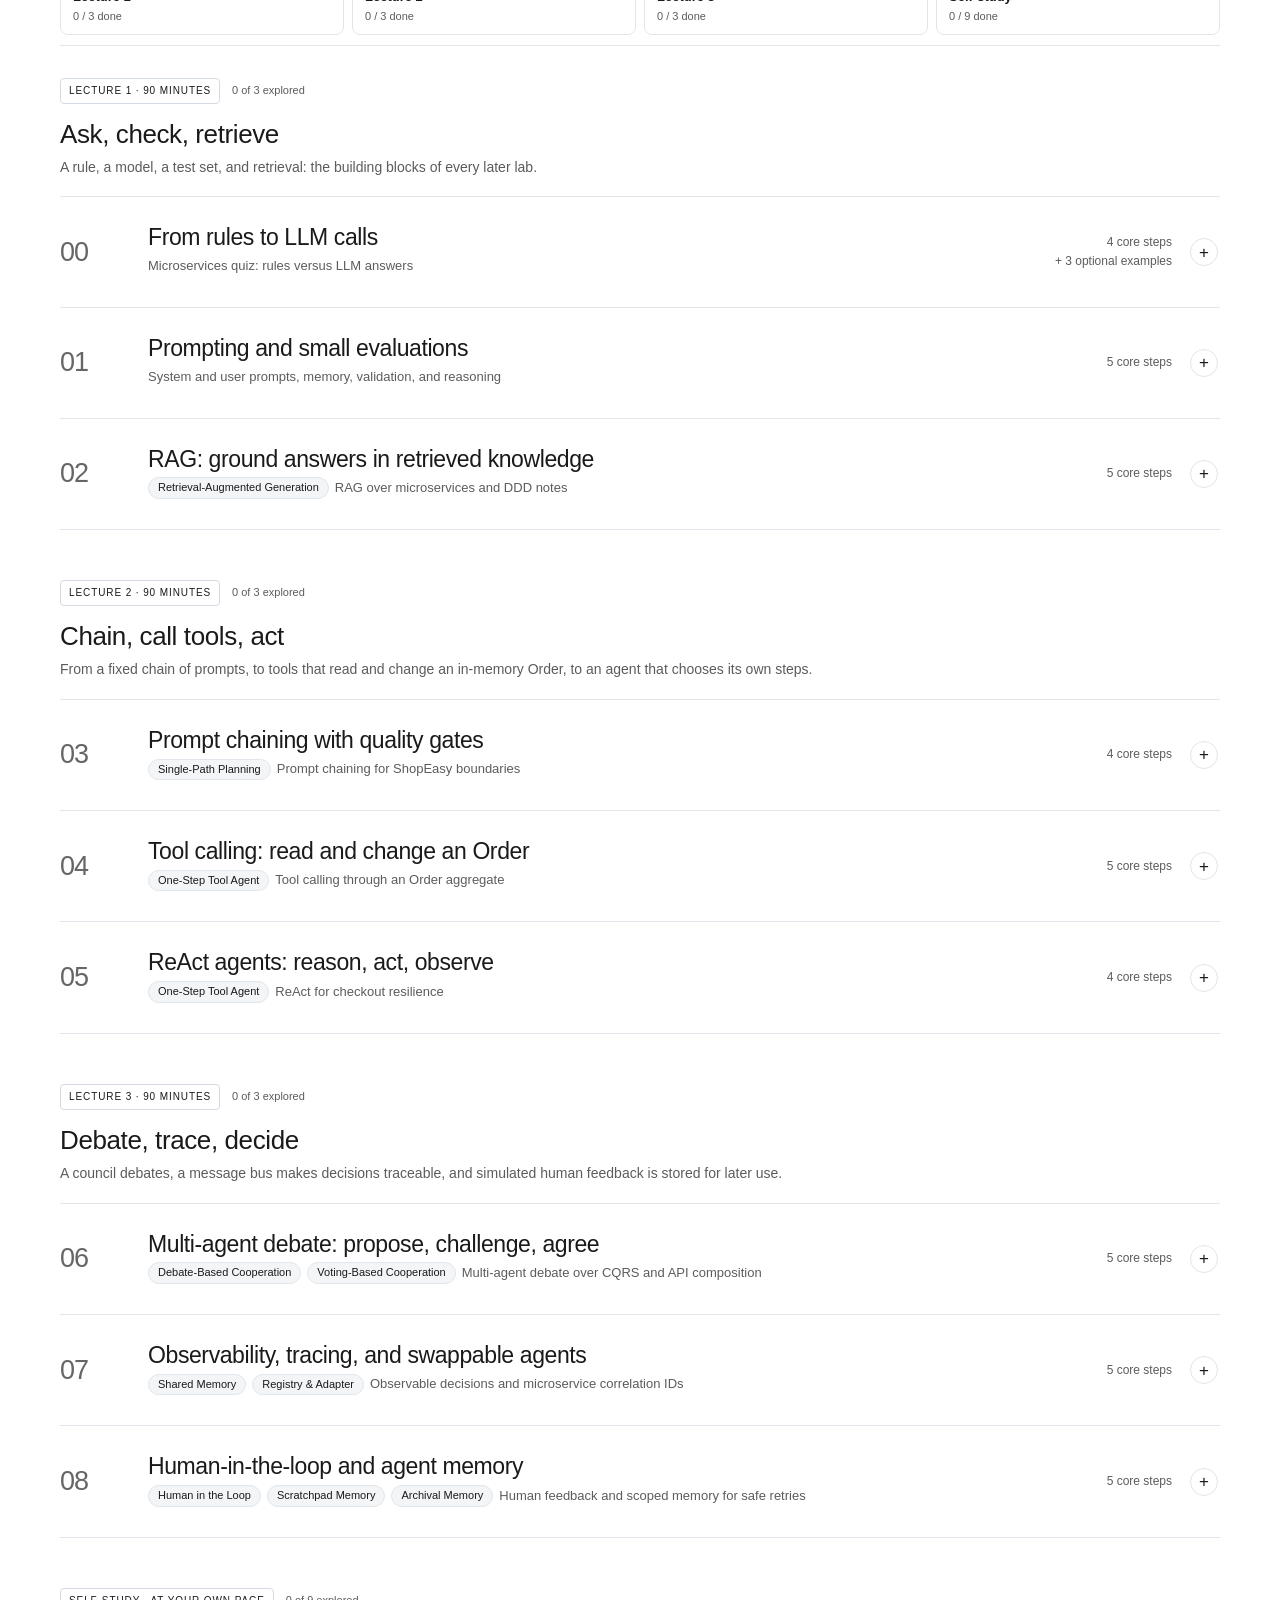
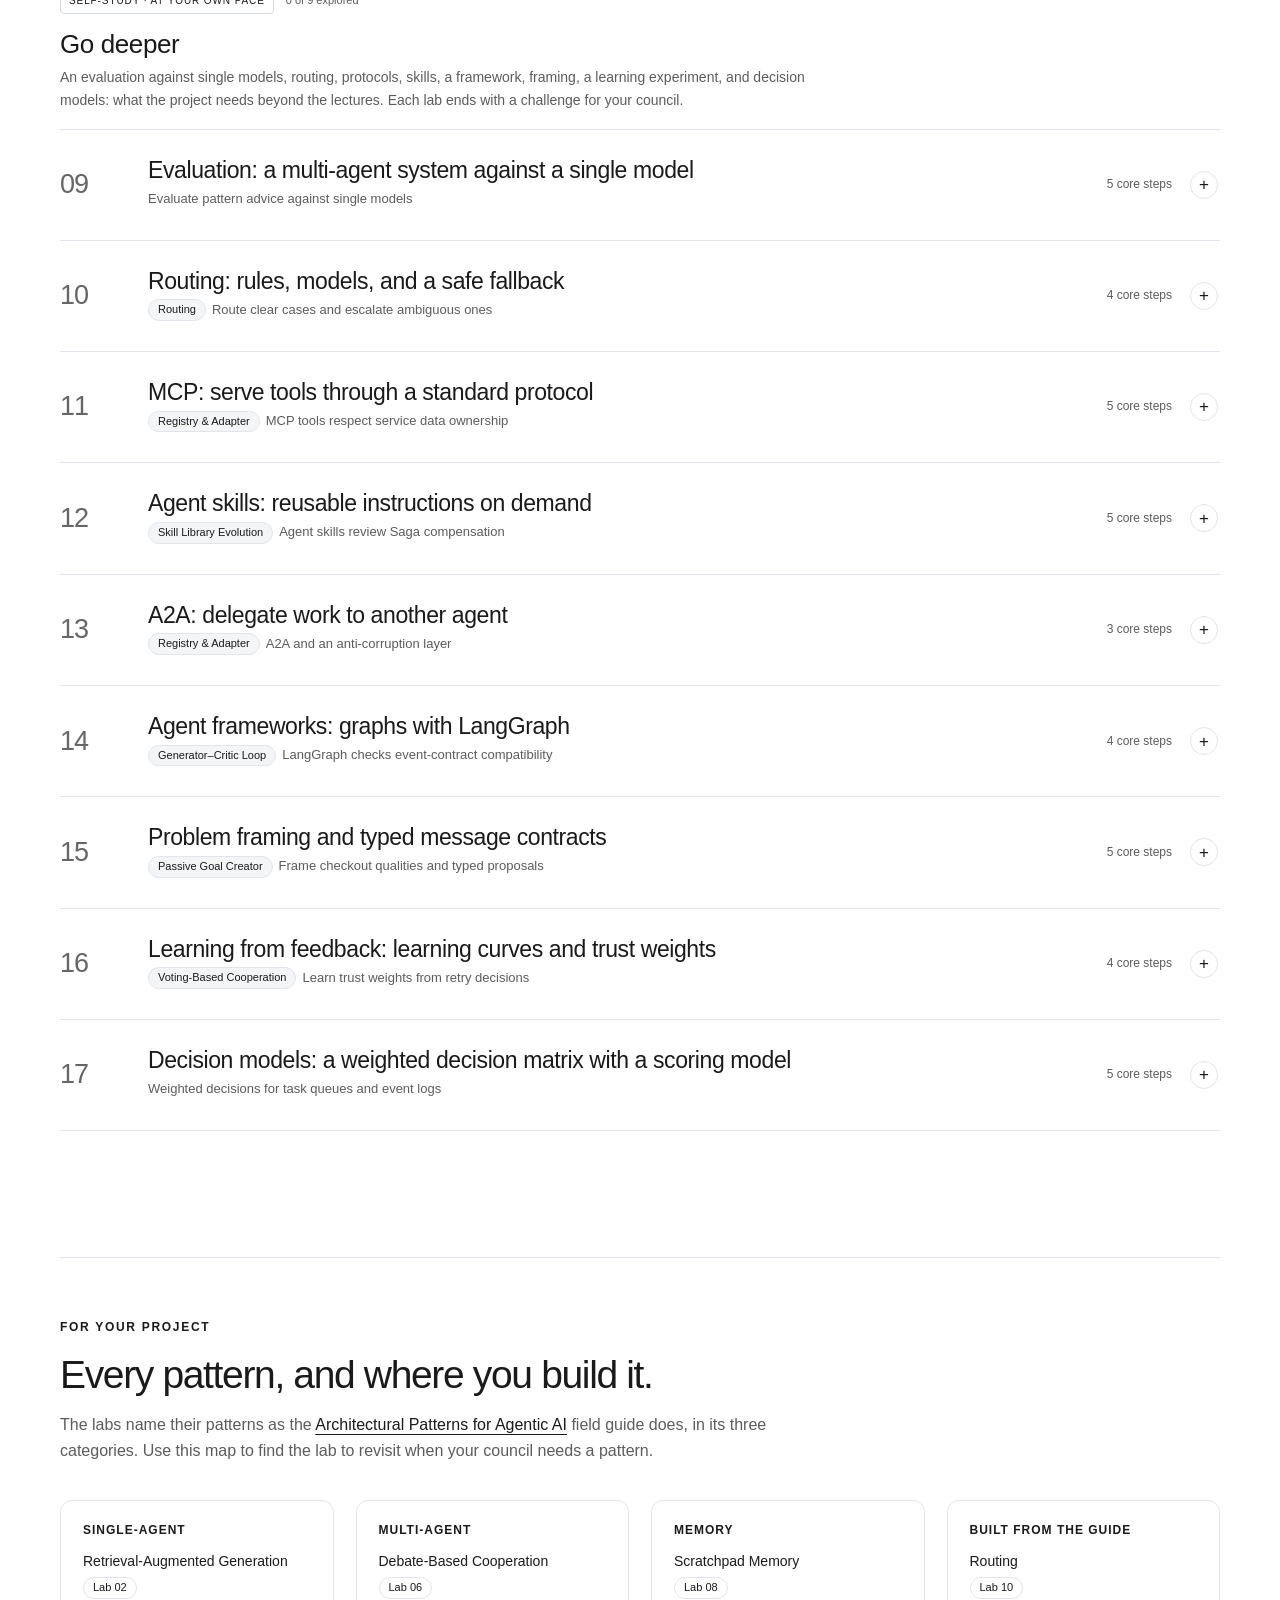
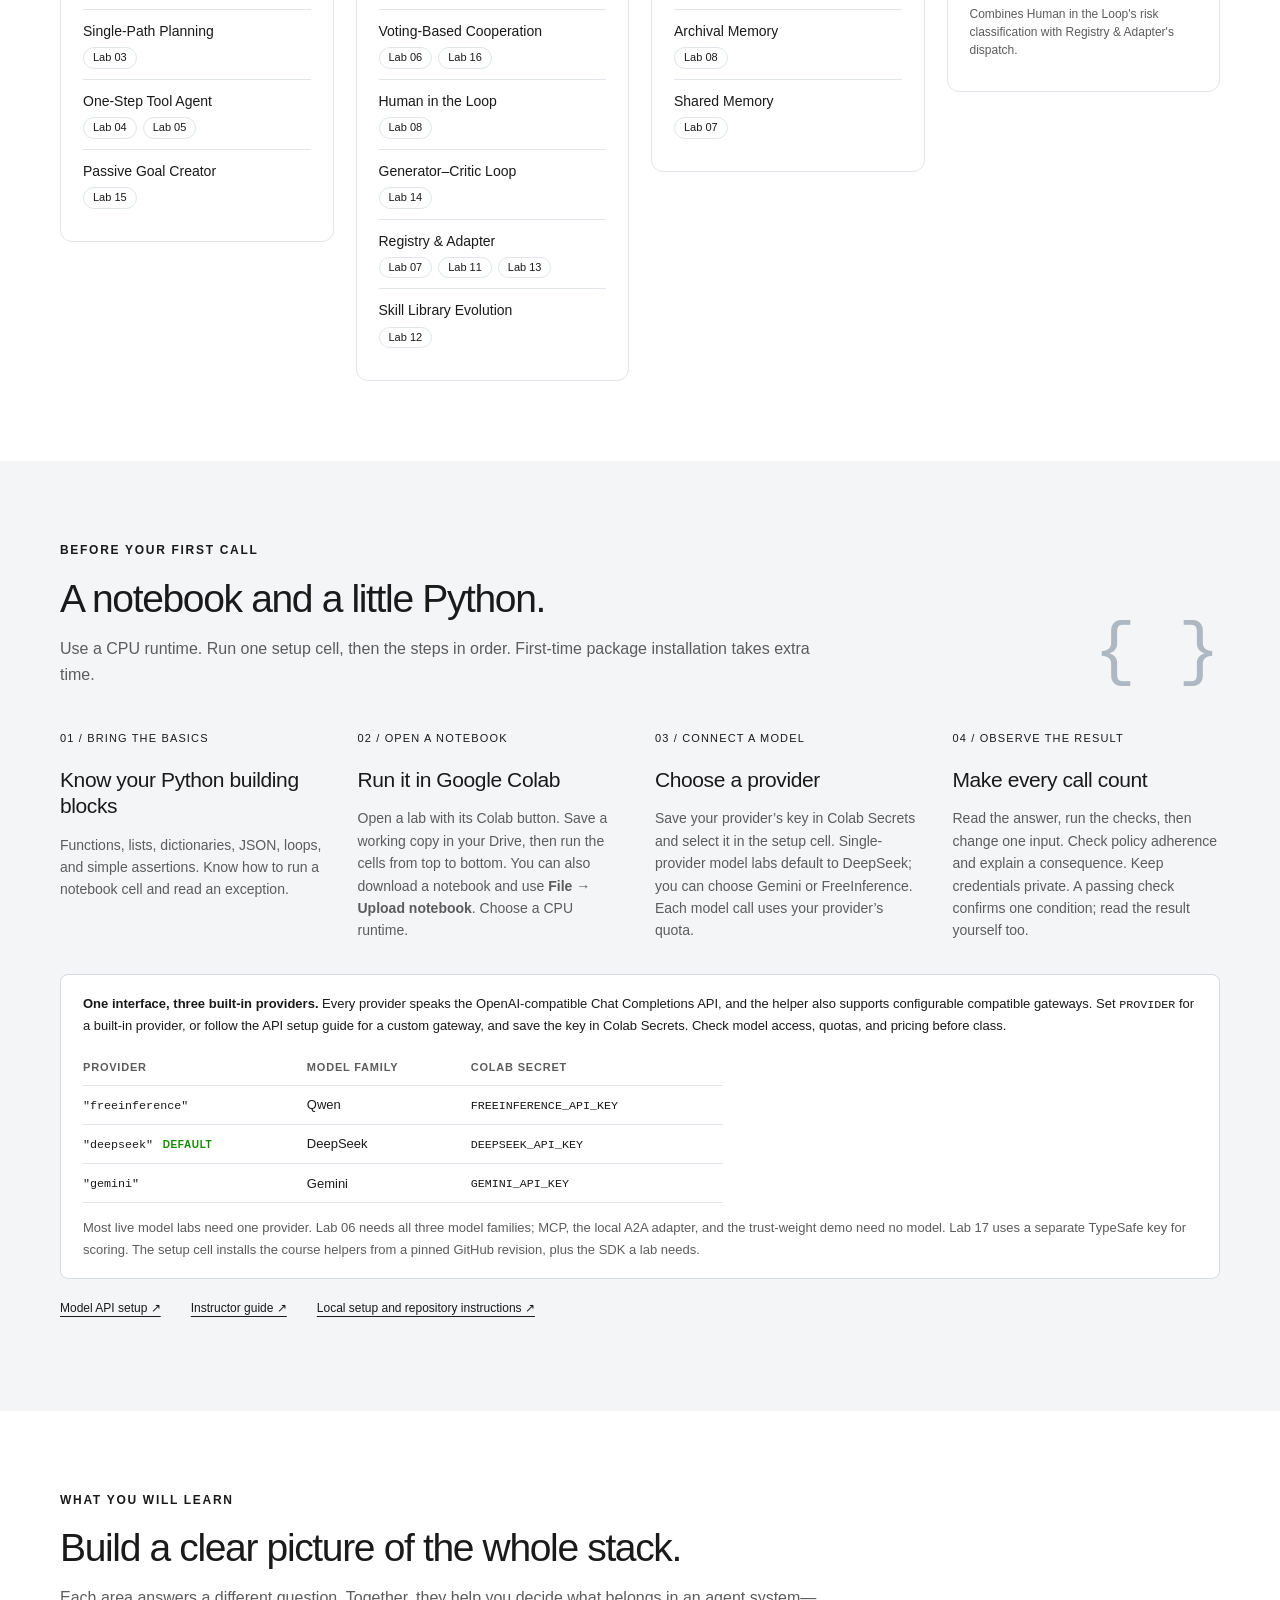
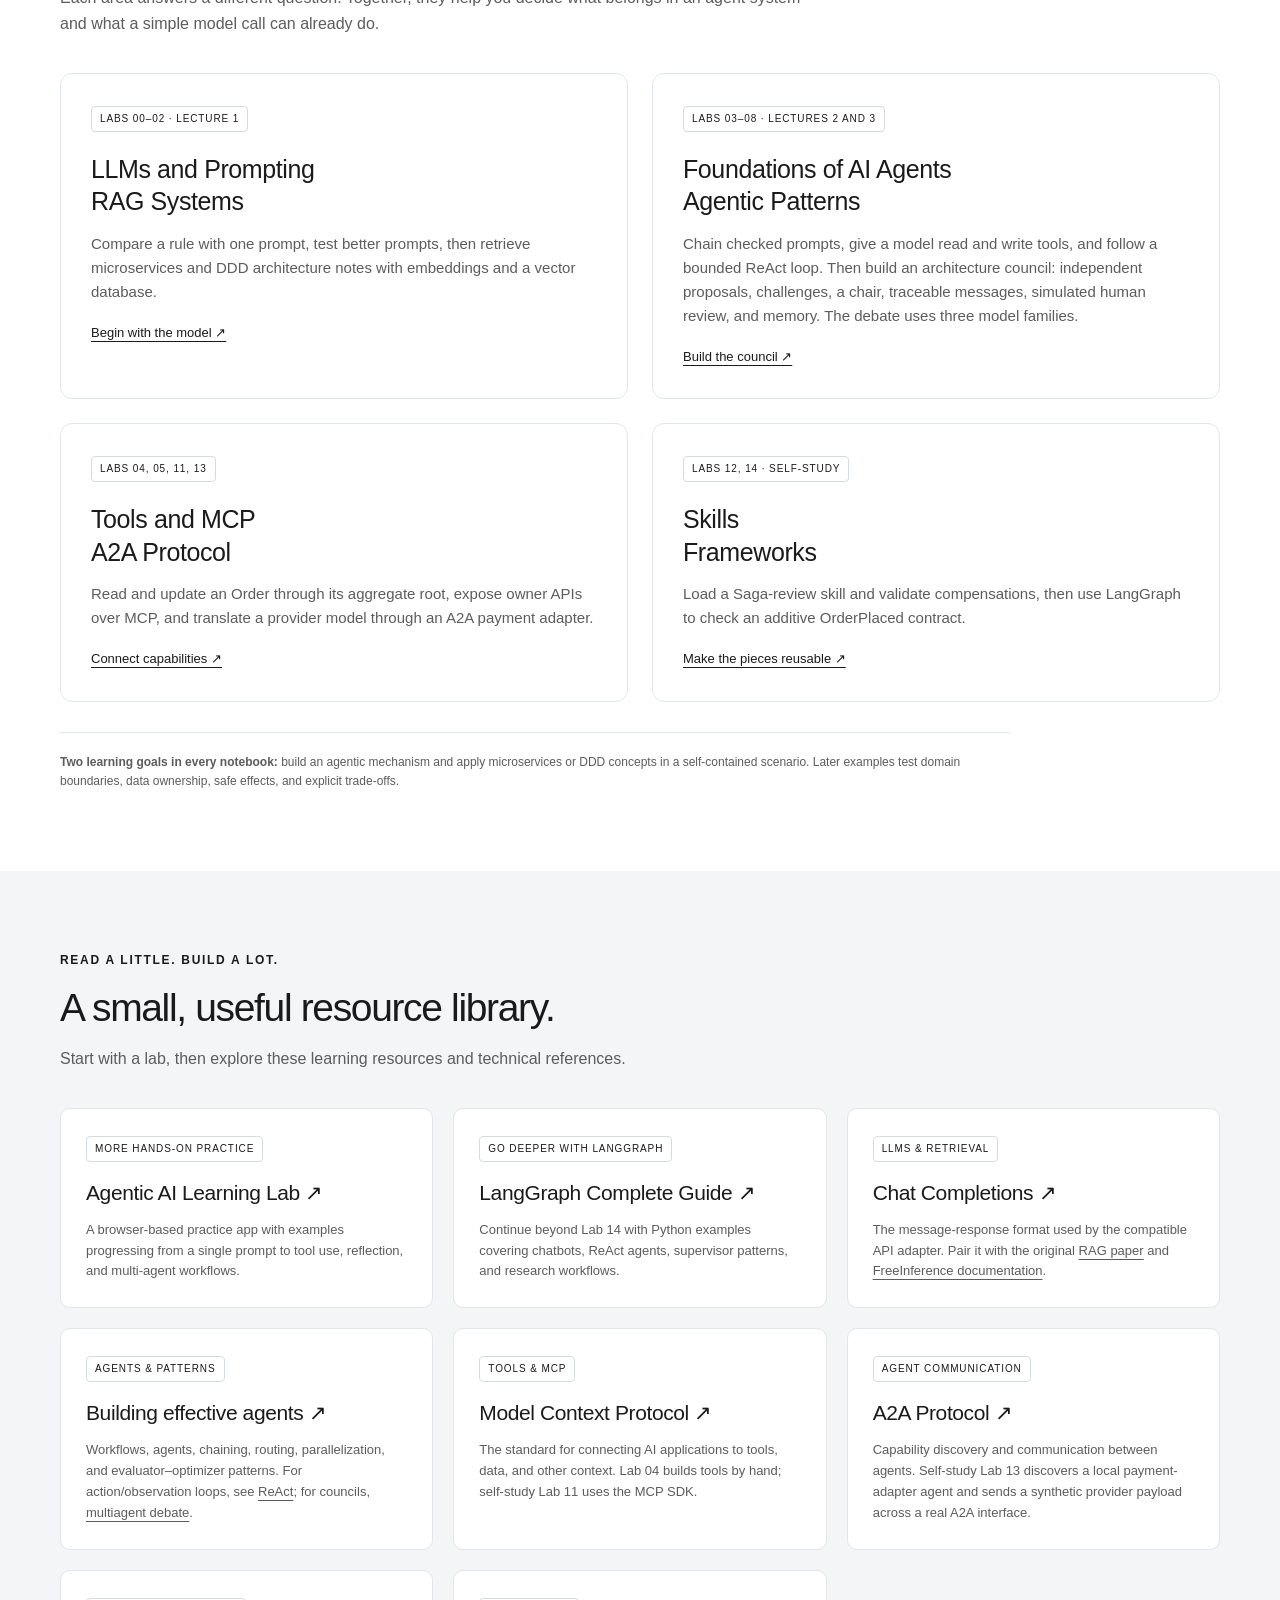
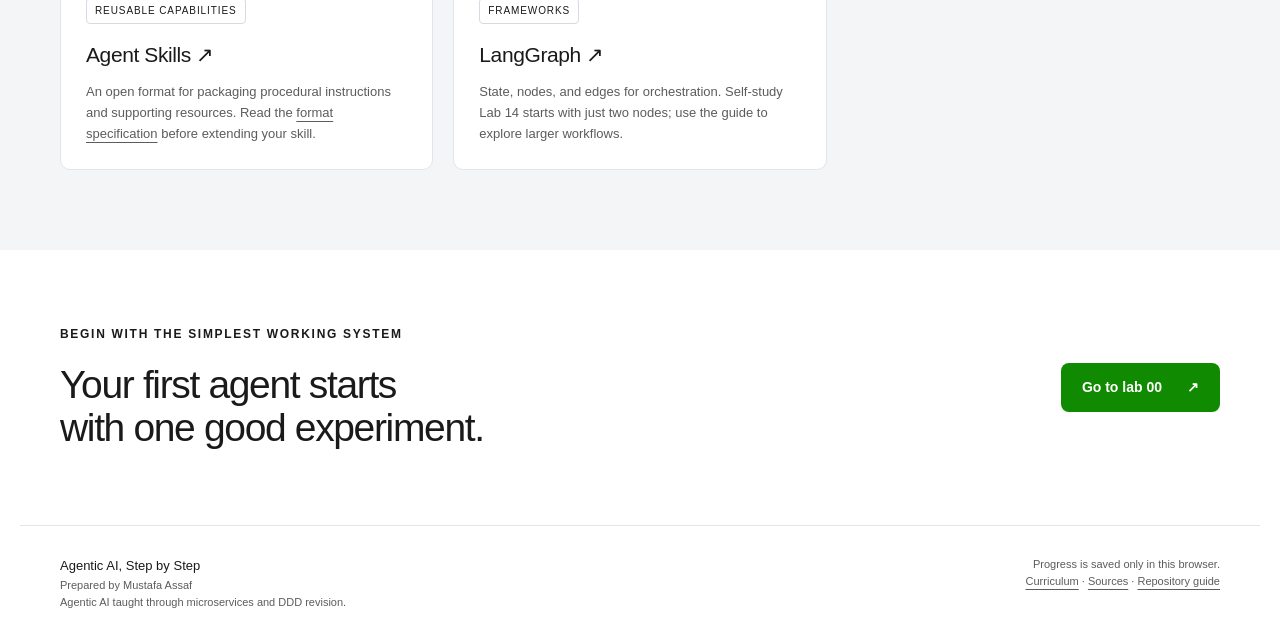
==== commit 5afd3e94: "Remove scripted practice mode from course labs" ====
--- a/index.html
+++ b/index.html
@@ -53,21 +53,21 @@
 </section>
 <section class="setup-section" id="setup"><div class="wrap section">
   <div class="section-heading"><div><p class="eyebrow">Before your first call</p><h2>A notebook and a little Python.</h2><p>Use a CPU runtime. Run one setup cell, then the steps in order. First-time package installation takes extra time.</p></div><span class="large-number" aria-hidden="true">{ }</span></div>
-  <div class="setup-grid"><article><span class="step-label">01 / Bring the basics</span><h3>Know your Python building blocks</h3><p>Functions, lists, dictionaries, JSON, loops, and simple assertions. Know how to run a notebook cell and read an exception.</p></article><article><span class="step-label">02 / Open a notebook</span><h3>Run it in Google Colab</h3><p>Open a lab with its Colab button. Save a working copy in your Drive, then run the cells from top to bottom. You can also download a notebook and use <strong>File → Upload notebook</strong>. Choose a CPU runtime.</p></article><article><span class="step-label">03 / Choose a run mode</span><h3>Practice, then call a real model</h3><p>Start with <code>MODE="practice"</code> for scripted examples. Practice results do not measure model quality. To try a live model, save the selected provider’s key in Colab Secrets and set <code>MODE="live"</code>. Labs 00–01 default to DeepSeek; most other labs default to FreeInference. You can select another provider in setup.</p></article><article><span class="step-label">04 / Observe the result</span><h3>Make every call count</h3><p>Read the answer, run the checks, then change one input. Check policy adherence and explain a consequence. Keep credentials private. A passing check confirms one condition; read the result yourself too.</p></article></div>
+  <div class="setup-grid"><article><span class="step-label">01 / Bring the basics</span><h3>Know your Python building blocks</h3><p>Functions, lists, dictionaries, JSON, loops, and simple assertions. Know how to run a notebook cell and read an exception.</p></article><article><span class="step-label">02 / Open a notebook</span><h3>Run it in Google Colab</h3><p>Open a lab with its Colab button. Save a working copy in your Drive, then run the cells from top to bottom. You can also download a notebook and use <strong>File → Upload notebook</strong>. Choose a CPU runtime.</p></article><article><span class="step-label">03 / Connect a model</span><h3>Choose a provider</h3><p>Save your provider’s key in Colab Secrets and select it in the setup cell. Single-provider model labs default to DeepSeek; you can choose Gemini or FreeInference. Each model call uses your provider’s quota.</p></article><article><span class="step-label">04 / Observe the result</span><h3>Make every call count</h3><p>Read the answer, run the checks, then change one input. Check policy adherence and explain a consequence. Keep credentials private. A passing check confirms one condition; read the result yourself too.</p></article></div>
   <div class="notice providers"><p><strong>One interface, three built-in providers.</strong> Every provider speaks the OpenAI-compatible Chat Completions API, and the helper also supports configurable compatible gateways. Set <code>PROVIDER</code> for a built-in provider, or follow the API setup guide for a custom gateway, and save the key in Colab Secrets. Check model access, quotas, and pricing before class.</p>
     <table><thead><tr><th scope="col">PROVIDER</th><th scope="col">Model family</th><th scope="col">Colab secret</th></tr></thead><tbody>
-      <tr><td><code>"freeinference"</code> <span class="default-tag">most labs</span></td><td>Qwen</td><td><code>FREEINFERENCE_API_KEY</code></td></tr>
-      <tr><td><code>"deepseek"</code></td><td>DeepSeek</td><td><code>DEEPSEEK_API_KEY</code></td></tr>
+      <tr><td><code>"freeinference"</code></td><td>Qwen</td><td><code>FREEINFERENCE_API_KEY</code></td></tr>
+      <tr><td><code>"deepseek"</code> <span class="default-tag">default</span></td><td>DeepSeek</td><td><code>DEEPSEEK_API_KEY</code></td></tr>
       <tr><td><code>"gemini"</code></td><td>Gemini</td><td><code>GEMINI_API_KEY</code></td></tr>
     </tbody></table>
-    <p class="providers-note">Most live model labs need one provider. Lab 06 needs all three model families; MCP, the local A2A adapter, and the trust-weight demo need no model. Lab 17 optionally uses a separate TypeSafe key. The setup cell installs the course helpers from a pinned GitHub revision, plus the SDK a lab needs.</p></div>
+    <p class="providers-note">Most live model labs need one provider. Lab 06 needs all three model families; MCP, the local A2A adapter, and the trust-weight demo need no model. Lab 17 uses a separate TypeSafe key for scoring. The setup cell installs the course helpers from a pinned GitHub revision, plus the SDK a lab needs.</p></div>
   <p class="setup-links"><a href="docs/api-setup.md">Model API setup ↗</a><a href="docs/instructor-guide.md">Instructor guide ↗</a><a href="README.md">Local setup and repository instructions ↗</a></p>
 </div></section>
 <section class="wrap section" id="topics">
   <div class="section-heading"><div><p class="eyebrow">What you will learn</p><h2>Build a clear picture of the whole stack.</h2><p>Each area answers a different question. Together, they help you decide what belongs in an agent system—and what a simple model call can already do.</p></div></div>
   <div class="topic-grid">
     <article><span class="tag">Labs 00–02 · Lecture 1</span><h3>LLMs and Prompting<br>RAG Systems</h3><p>Compare a rule with one prompt, test better prompts, then retrieve microservices and DDD architecture notes with embeddings and a vector database.</p><a class="text-link" href="#lab-00">Begin with the model ↗</a></article>
-    <article><span class="tag">Labs 03–08 · Lectures 2 and 3</span><h3>Foundations of AI Agents<br>Agentic Patterns</h3><p>Chain checked prompts, give a model read and write tools, and follow a bounded ReAct loop. Then build an architecture council: independent proposals, challenges, a chair, traceable messages, simulated human review, and memory. Practice uses scripted responses; the live debate uses three model families.</p><a class="text-link" href="#lab-03">Build the council ↗</a></article>
+    <article><span class="tag">Labs 03–08 · Lectures 2 and 3</span><h3>Foundations of AI Agents<br>Agentic Patterns</h3><p>Chain checked prompts, give a model read and write tools, and follow a bounded ReAct loop. Then build an architecture council: independent proposals, challenges, a chair, traceable messages, simulated human review, and memory. The debate uses three model families.</p><a class="text-link" href="#lab-03">Build the council ↗</a></article>
     <article><span class="tag">Labs 04, 05, 11, 13</span><h3>Tools and MCP<br>A2A Protocol</h3><p>Read and update an Order through its aggregate root, expose owner APIs over MCP, and translate a provider model through an A2A payment adapter.</p><a class="text-link" href="#lab-04">Connect capabilities ↗</a></article>
     <article><span class="tag">Labs 12, 14 · Self-study</span><h3>Skills<br>Frameworks</h3><p>Load a Saga-review skill and validate compensations, then use LangGraph to check an additive OrderPlaced contract.</p><a class="text-link" href="#lab-12">Make the pieces reusable ↗</a></article>
   </div>
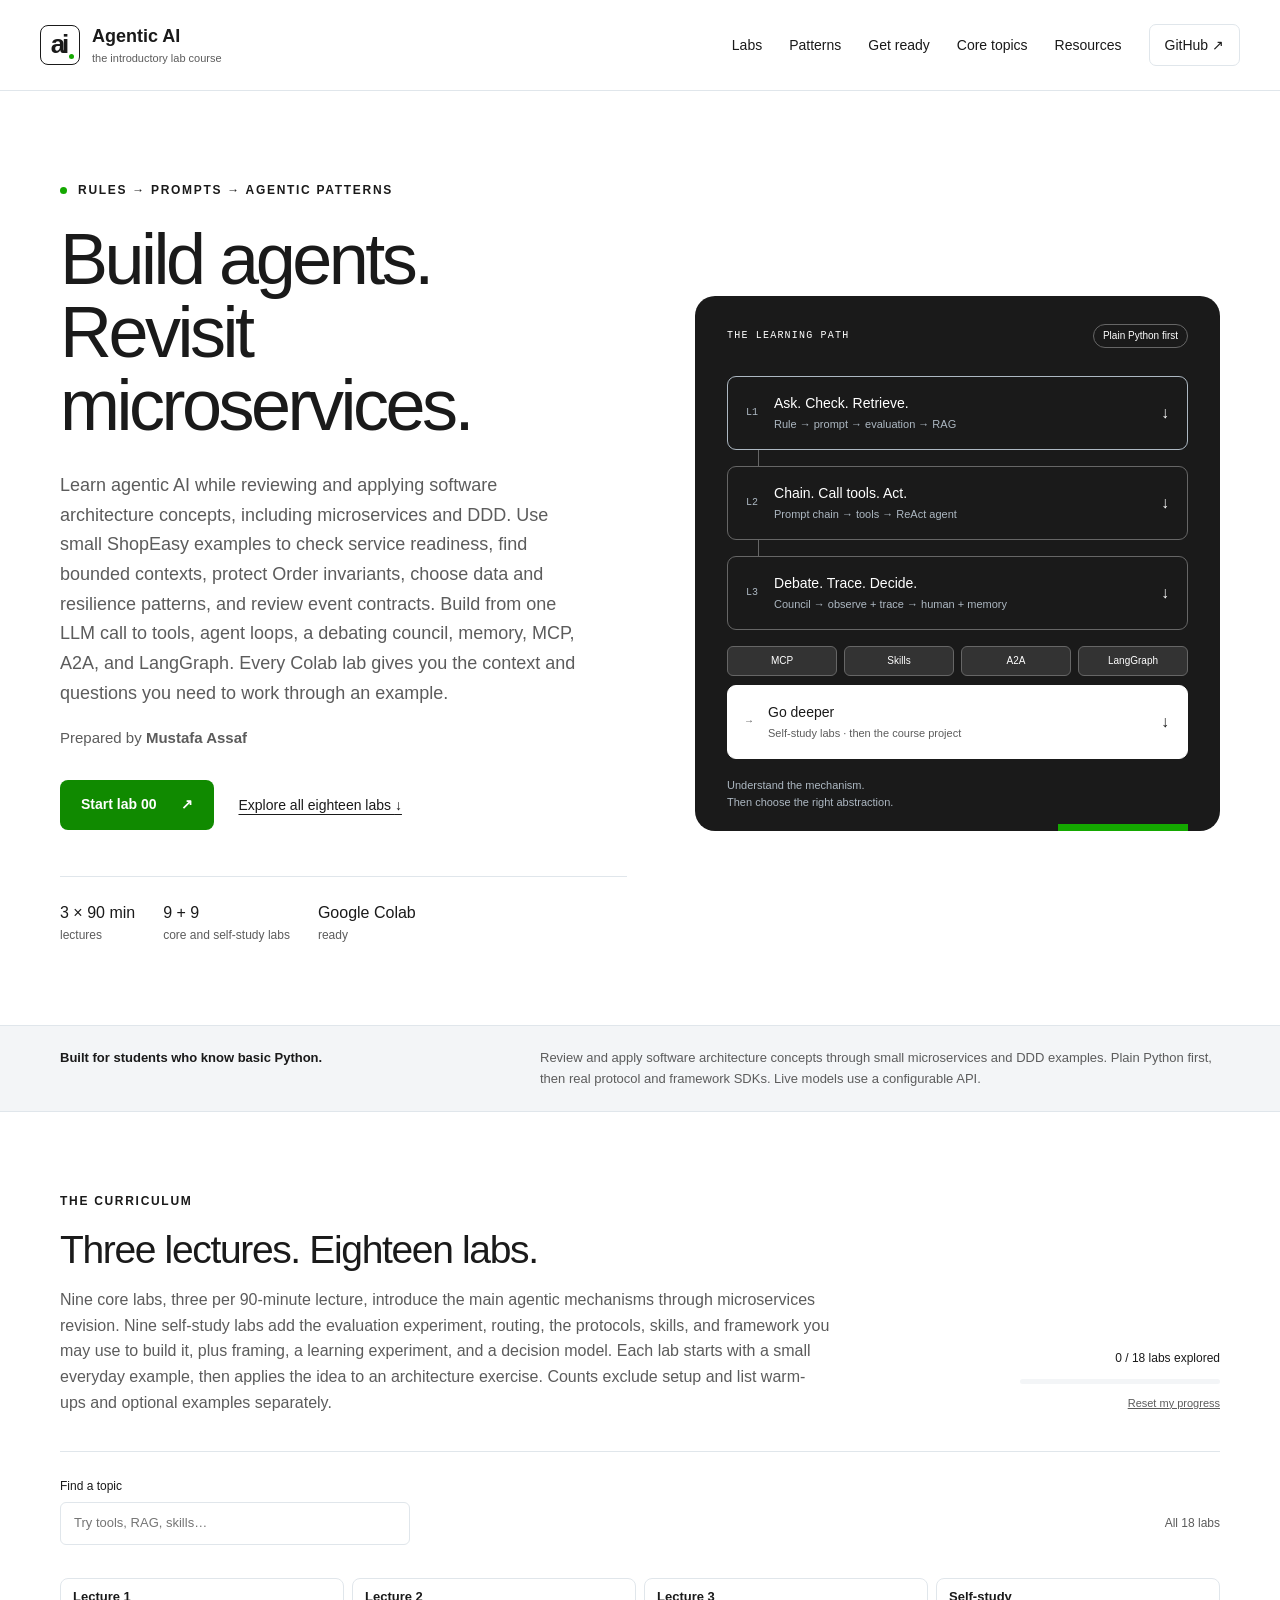
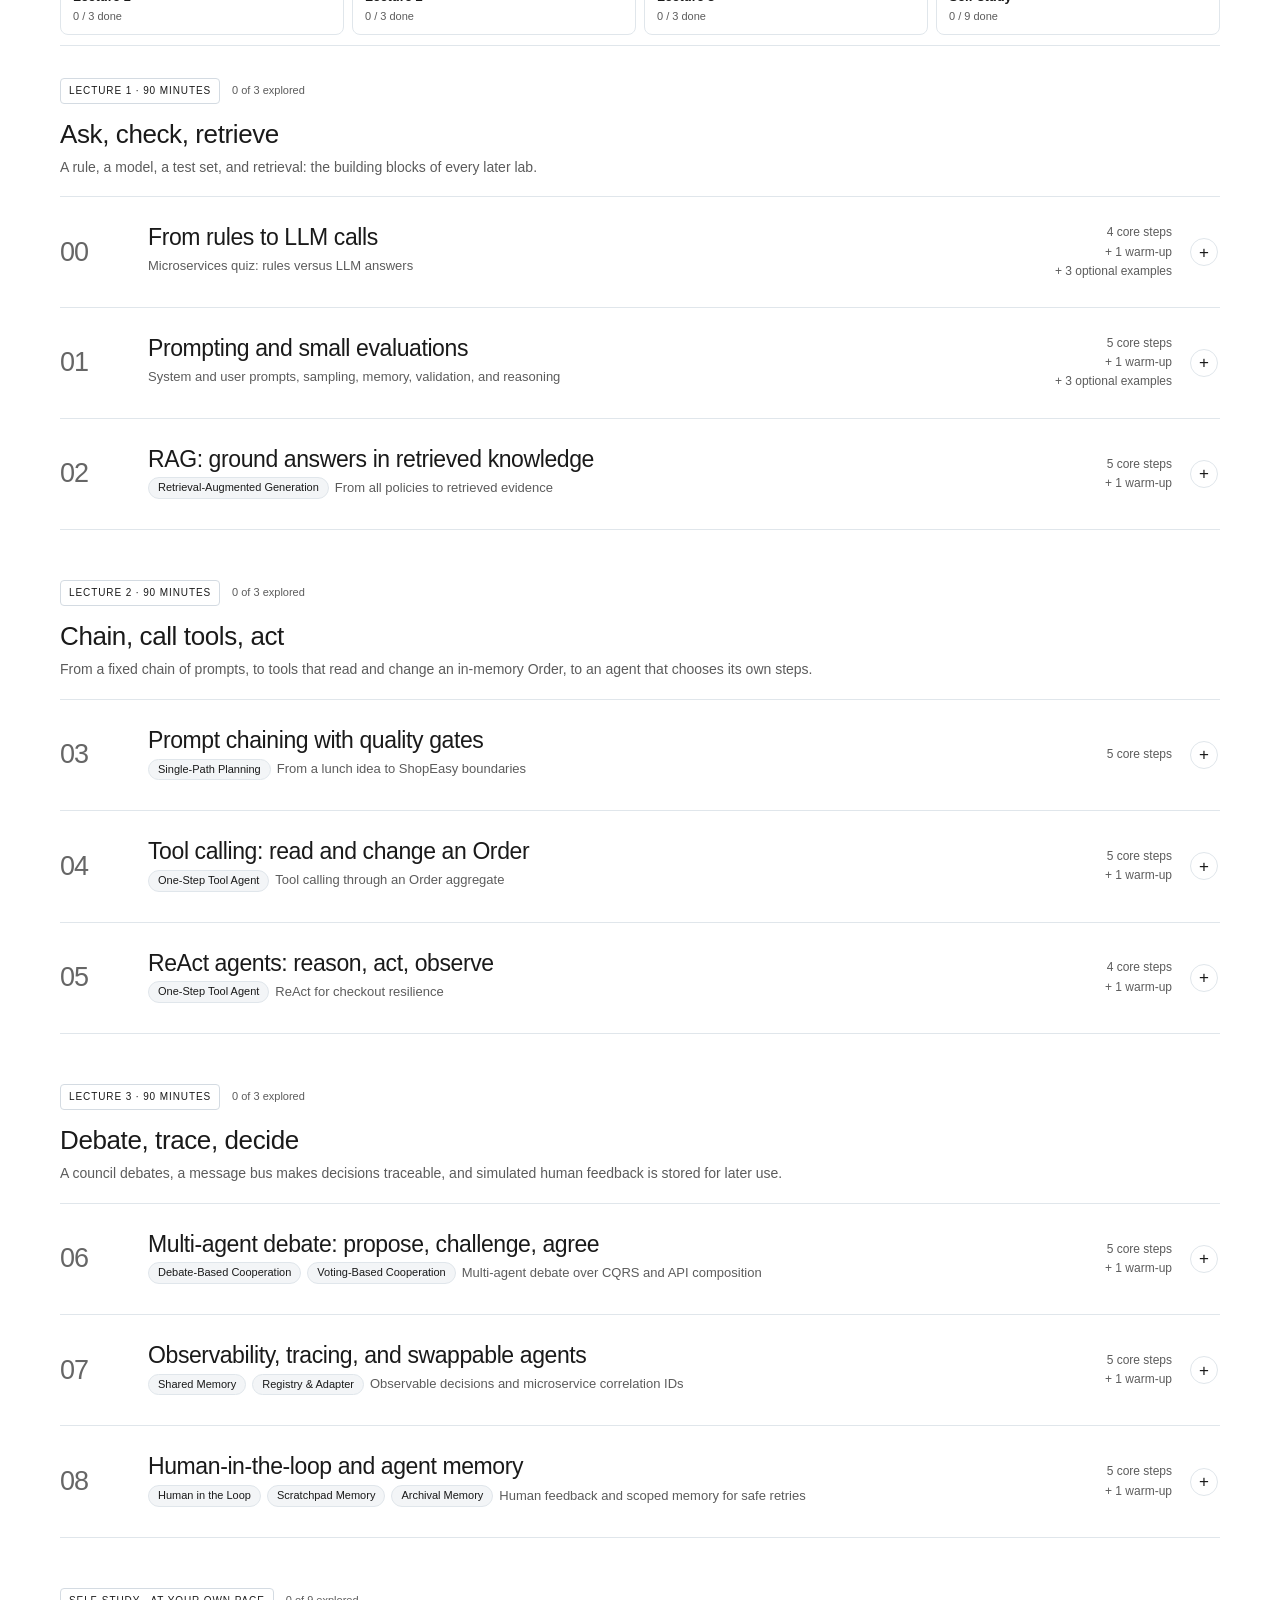
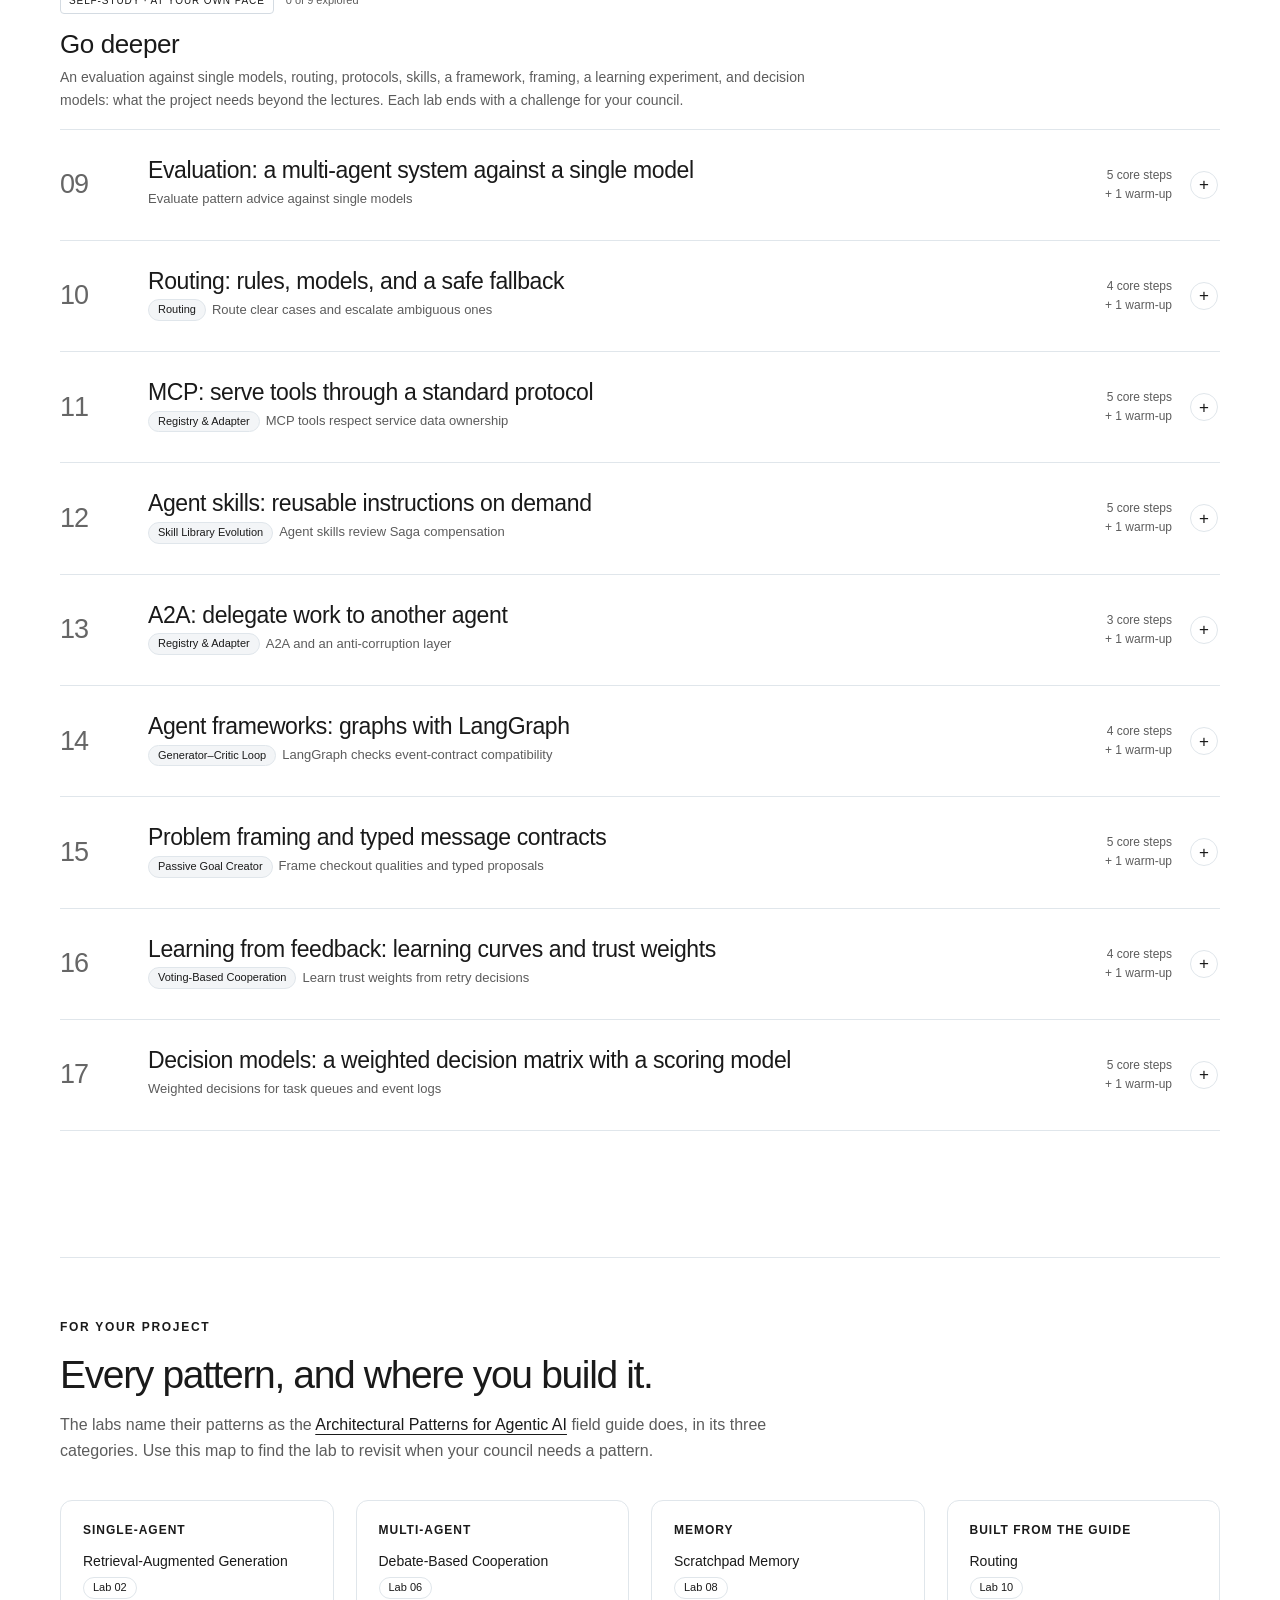
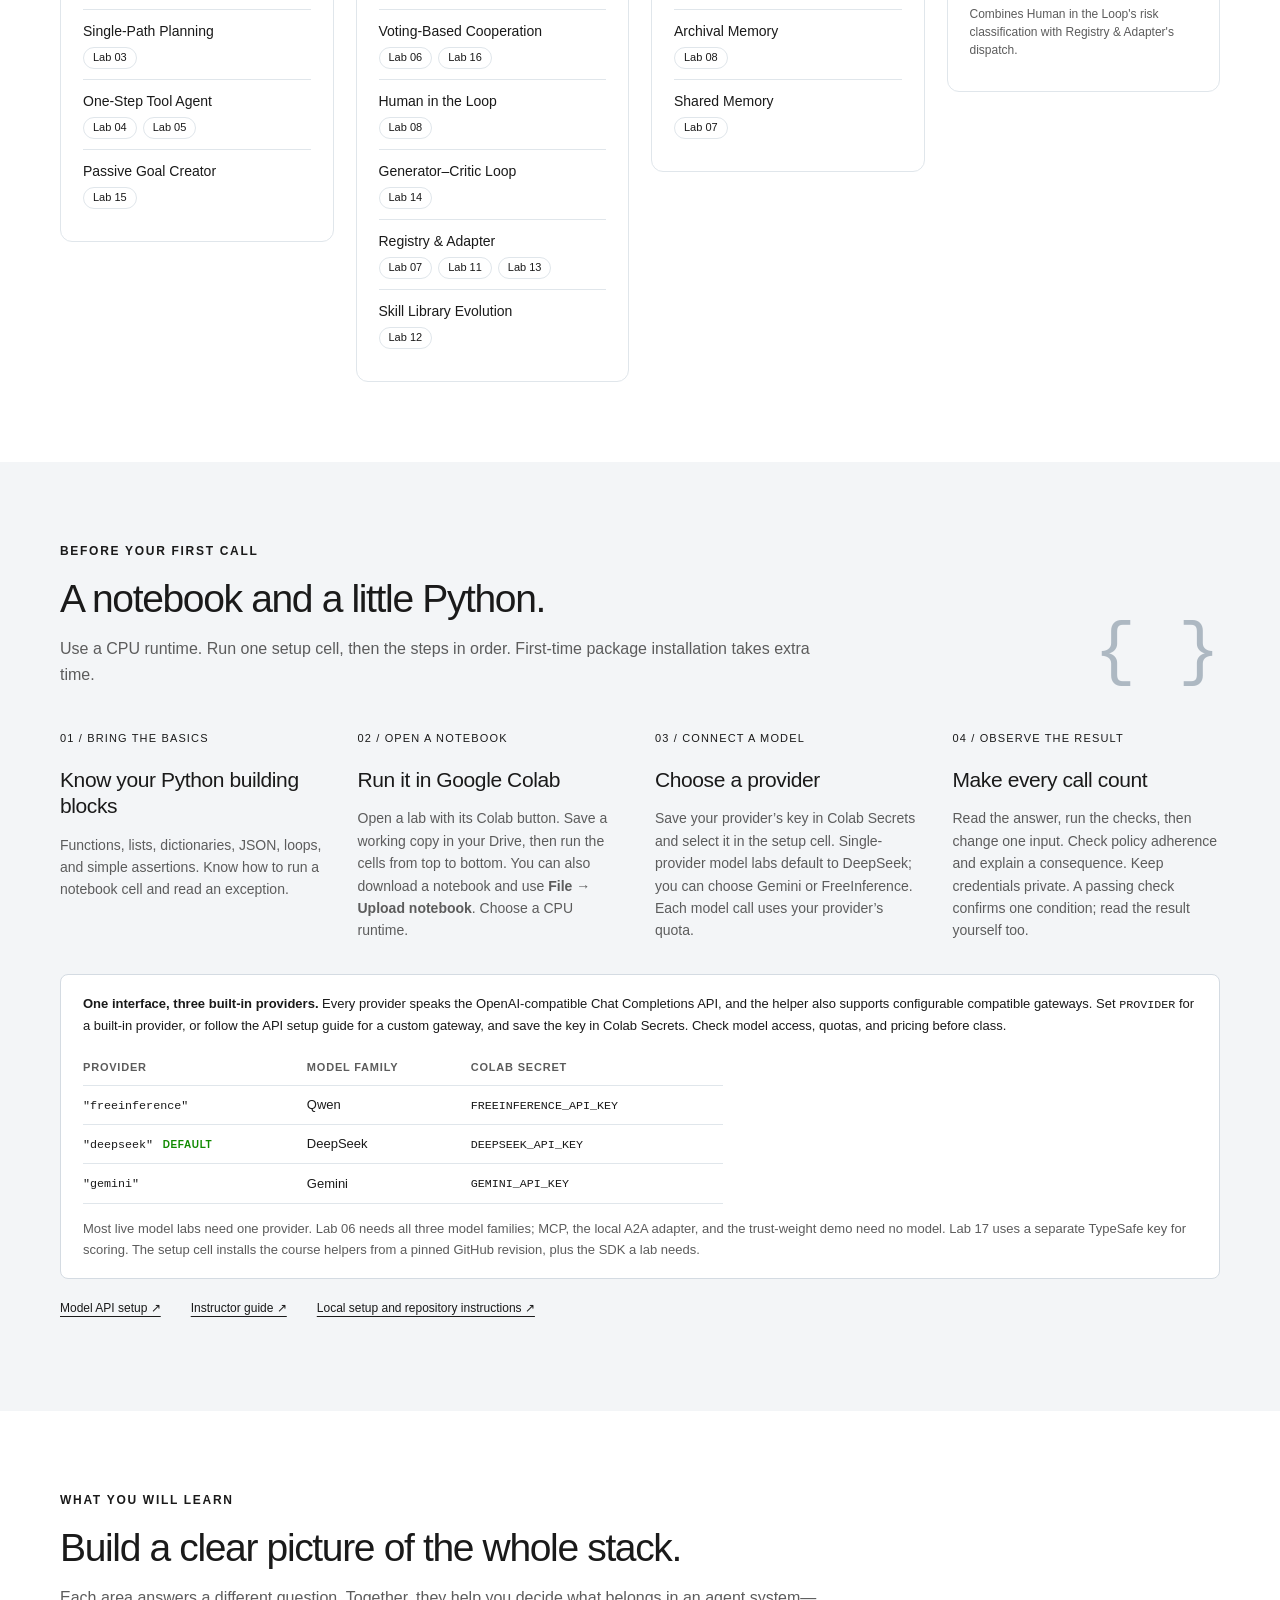
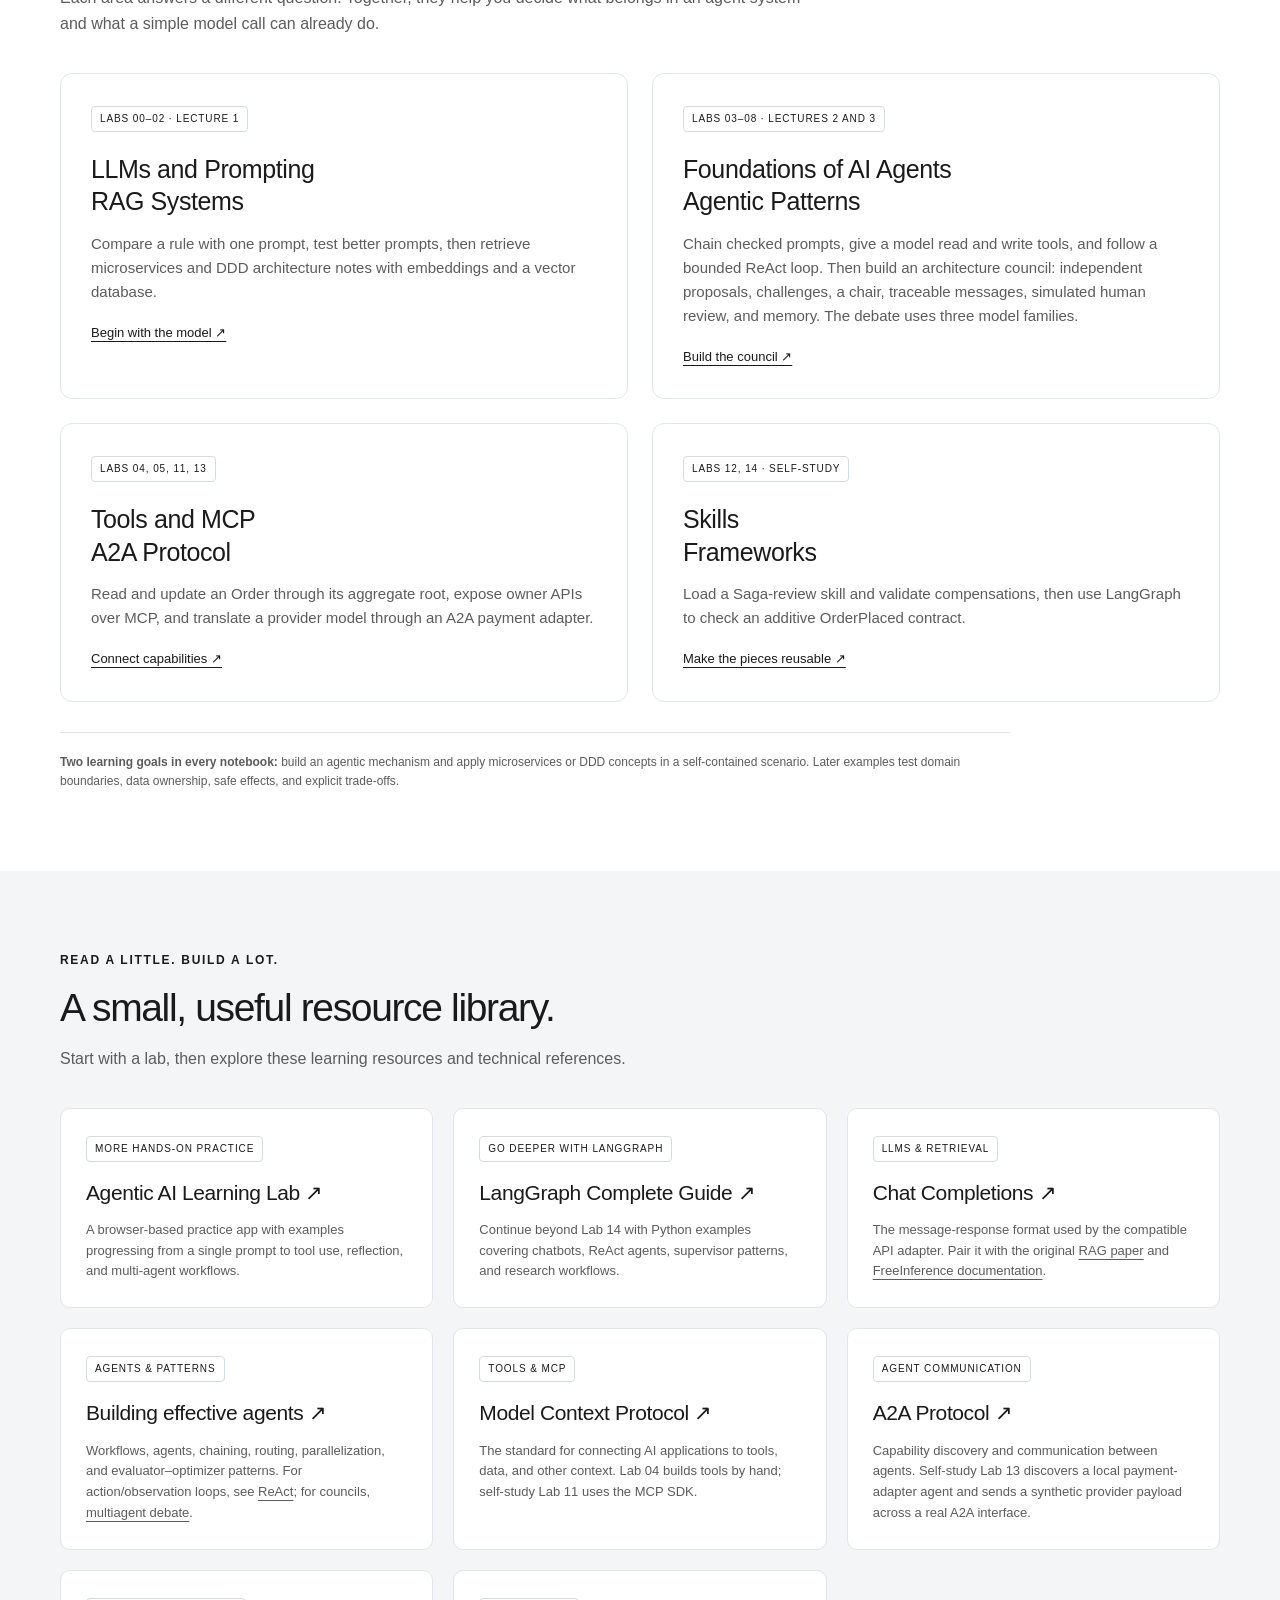
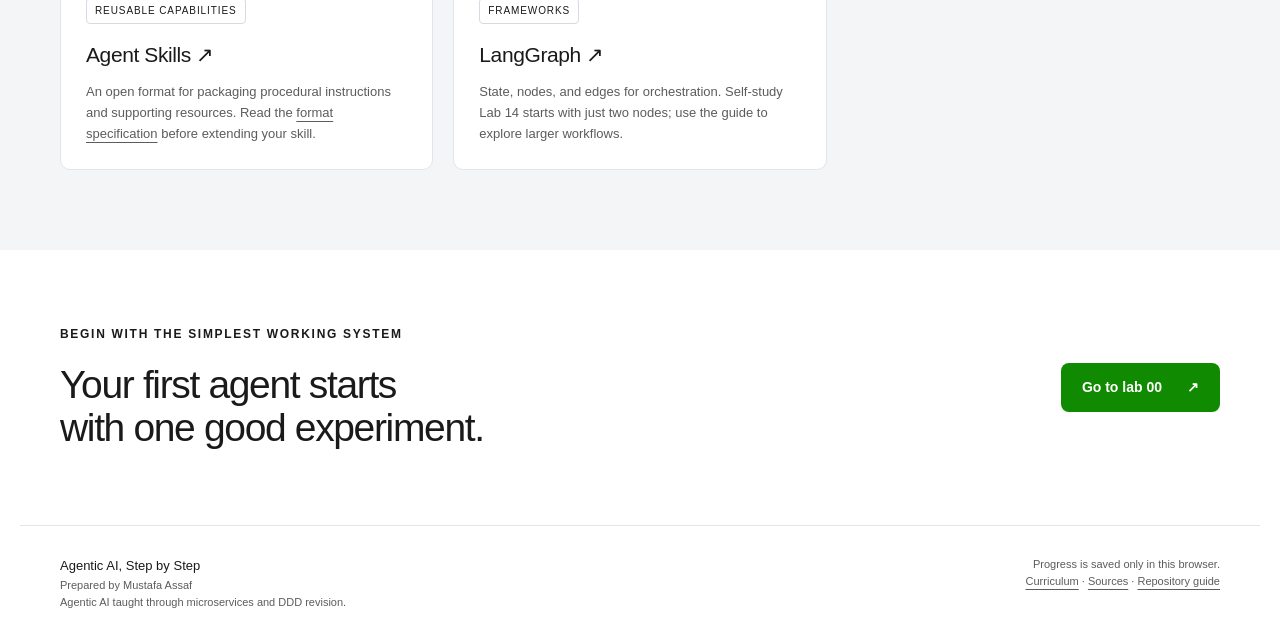
==== commit 6a25ffd5: "Introduce course labs with everyday examples" ====
--- a/index.html
+++ b/index.html
@@ -42,7 +42,7 @@
 </section>
 <div class="intro-band"><div class="wrap"><p>Built for students who know basic Python.</p><p>Review and apply software architecture concepts through small microservices and DDD examples. Plain Python first, then real protocol and framework SDKs. Live models use a configurable API.</p></div></div>
 <section class="wrap section" id="labs">
-  <div class="section-heading"><div><p class="eyebrow">The curriculum</p><h2>Three lectures. Eighteen labs.</h2><p>Nine core labs, three per 90-minute lecture, introduce the main agentic mechanisms through microservices revision. Nine self-study labs add the evaluation experiment, routing, the protocols, skills, and framework you may use to build it, plus framing, a learning experiment, and a decision model. Each lab builds one example in short steps, checks the result, and invites small changes. Step counts exclude setup and list optional examples separately.</p></div><div class="progress-block"><span id="progress-label">0 / 18 labs explored</span><progress id="course-progress" value="0" max="18" aria-labelledby="progress-label"></progress><button class="quiet-button" id="reset-progress" type="button">Reset my progress</button></div></div>
+  <div class="section-heading"><div><p class="eyebrow">The curriculum</p><h2>Three lectures. Eighteen labs.</h2><p>Nine core labs, three per 90-minute lecture, introduce the main agentic mechanisms through microservices revision. Nine self-study labs add the evaluation experiment, routing, the protocols, skills, and framework you may use to build it, plus framing, a learning experiment, and a decision model. Each lab starts with a small everyday example, then applies the idea to an architecture exercise. Counts exclude setup and list warm-ups and optional examples separately.</p></div><div class="progress-block"><span id="progress-label">0 / 18 labs explored</span><progress id="course-progress" value="0" max="18" aria-labelledby="progress-label"></progress><button class="quiet-button" id="reset-progress" type="button">Reset my progress</button></div></div>
   <div class="curriculum-tools"><label for="lab-search">Find a topic <input id="lab-search" type="search" placeholder="Try tools, RAG, skills…" autocomplete="off"></label><p id="filter-status" role="status">All 18 labs</p></div>
   <div id="lab-list"></div>
   <noscript><p class="notice">Enable JavaScript to read the expandable lesson notes. Every notebook is also available in the <a href="notebooks/">notebooks folder</a>, and the complete sequence is in the <a href="docs/curriculum.md">curriculum guide</a>.</p></noscript>
--- a/assets/styles.css
+++ b/assets/styles.css
@@ -114,3 +114,7 @@
 .key-terms dt:first-child{margin-top:0}
 .key-terms dd{margin:2px 0 0;font-size:13px;line-height:1.5;color:var(--muted)}
 @media(max-width:1000px){.lab-context{grid-template-columns:1fr;gap:20px}}
+
+.sampling-figure{margin:0 0 30px}.sampling-figure img{display:block;width:100%;height:auto;border-radius:10px}.sampling-figure figcaption{font-size:13px;color:var(--muted);margin-top:8px}
+
+.sampling-tool-link{font-size:14px;color:var(--muted);margin:0 0 30px}.sampling-tool-link a{color:var(--ink)}
